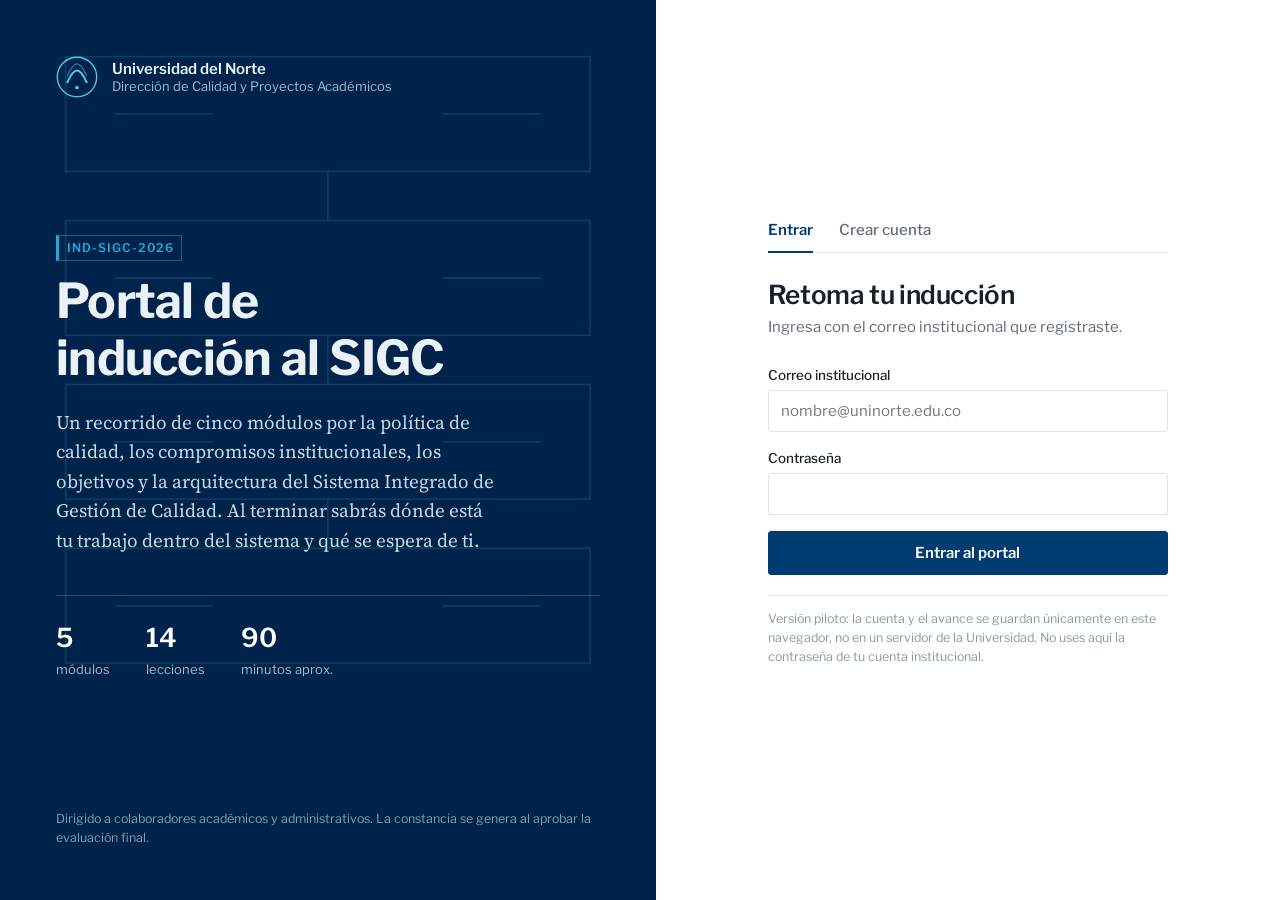
==== index.html @ 68f2362b "Add files via upload" ====
<!DOCTYPE html>
<html lang="es">
<head>
<meta charset="utf-8">
<meta name="viewport" content="width=device-width, initial-scale=1">
<title>Portal de Inducción al SIGC — Universidad del Norte</title>
<meta name="description" content="Portal de aprendizaje para la inducción de colaboradores al Sistema Integrado de Gestión de Calidad de la Universidad del Norte.">
<link rel="preconnect" href="https://fonts.googleapis.com">
<link rel="preconnect" href="https://fonts.gstatic.com" crossorigin>
<link href="https://fonts.googleapis.com/css2?family=Libre+Franklin:wght@400;500;600;700&family=Source+Serif+4:opsz,wght@8..60,400;8..60,600&display=swap" rel="stylesheet">
<style>
:root{
  --azul-900:#00234B;
  --azul-800:#003C71;
  --azul-600:#0B6FB4;
  --cian:#23A9D8;
  --dorado:#F0B323;
  --papel:#F6F7F9;
  --blanco:#FFFFFF;
  --tinta:#16202B;
  --gris:#5B6B7C;
  --gris-claro:#8A99A8;
  --linea:#DCE3EA;
  --exito:#1B7F5A;
  --alerta:#B3421B;
  --sans:"Libre Franklin",system-ui,-apple-system,"Segoe UI",sans-serif;
  --serif:"Source Serif 4",Georgia,serif;
  --rail:280px;
}
*{box-sizing:border-box}
html,body{margin:0;padding:0}
body{
  font-family:var(--sans);
  color:var(--tinta);
  background:var(--papel);
  font-size:16px;
  line-height:1.5;
  -webkit-font-smoothing:antialiased;
}
h1,h2,h3,h4{font-family:var(--sans);font-weight:600;letter-spacing:-0.015em;margin:0;line-height:1.2}
p{margin:0 0 1em}
a{color:var(--azul-600)}
button{font-family:inherit;font-size:inherit;cursor:pointer}
:focus-visible{outline:3px solid var(--cian);outline-offset:2px;border-radius:2px}
.oculto{display:none !important}
.solo-lectores{position:absolute;width:1px;height:1px;overflow:hidden;clip:rect(0 0 0 0);white-space:nowrap}

/* ---------- Placa de código documental: firma visual del portal ---------- */
.placa{
  display:inline-block;
  font-size:12px;
  font-weight:600;
  letter-spacing:0.08em;
  color:var(--azul-600);
  border:1px solid var(--linea);
  border-left:3px solid var(--cian);
  padding:3px 8px;
  background:var(--blanco);
  font-variant-numeric:tabular-nums;
}
.placa.oscura{color:var(--cian);background:transparent;border-color:rgba(255,255,255,.22);border-left-color:var(--cian)}

/* ============================ ACCESO ============================ */
.acceso{min-height:100vh;display:grid;grid-template-columns:minmax(0,1.05fr) minmax(0,1fr)}
.acceso__marca{
  position:relative;overflow:hidden;
  background:var(--azul-900);
  color:#EAF2F8;
  padding:56px 56px 40px;
  display:flex;flex-direction:column;justify-content:space-between;
}
.acceso__marca svg.trama{position:absolute;inset:0;width:100%;height:100%;opacity:.16}
.acceso__marca > *{position:relative}
.marca__sello{display:flex;align-items:center;gap:14px;margin-bottom:48px}
.marca__escudo{width:42px;height:42px;flex:none}
.marca__nombre{font-size:15px;font-weight:600;line-height:1.25}
.marca__nombre span{display:block;font-weight:400;color:#9FBBD1;font-size:13px}
.acceso__titulo{font-size:clamp(32px,4.2vw,48px);font-weight:700;max-width:12ch;margin:0 0 20px}
.acceso__bajada{font-family:var(--serif);font-size:19px;line-height:1.55;color:#C6D9E7;max-width:44ch;margin:0}
.acceso__hechos{display:flex;gap:36px;margin-top:40px;border-top:1px solid rgba(255,255,255,.16);padding-top:22px}
.hecho b{display:block;font-size:26px;font-weight:600;color:var(--blanco);font-variant-numeric:tabular-nums}
.hecho span{font-size:13px;color:#9FBBD1}
.acceso__pie{font-size:12.5px;color:#7E9DB5;margin-top:40px}

.acceso__panel{background:var(--blanco);display:flex;align-items:center;justify-content:center;padding:48px 40px}
.panel{width:100%;max-width:400px}
.panel h2{font-size:26px;margin-bottom:6px}
.panel__intro{color:var(--gris);font-size:15px;margin-bottom:26px}
.pestanas{display:flex;gap:26px;border-bottom:1px solid var(--linea);margin-bottom:26px}
.pestanas button{
  background:none;border:none;padding:0 0 12px;font-size:15px;font-weight:500;
  color:var(--gris);border-bottom:2px solid transparent;margin-bottom:-1px;
}
.pestanas button[aria-selected="true"]{color:var(--azul-800);border-bottom-color:var(--azul-800);font-weight:600}
.campo{margin-bottom:16px}
.campo label{display:block;font-size:13.5px;font-weight:500;margin-bottom:5px;color:var(--tinta)}
.campo input,.campo select{
  width:100%;padding:11px 12px;font-size:15px;font-family:inherit;color:var(--tinta);
  border:1px solid var(--linea);border-radius:3px;background:var(--blanco);
}
.campo input:focus,.campo select:focus{border-color:var(--azul-600);outline:none;box-shadow:0 0 0 3px rgba(11,111,180,.14)}
.campo .pista{font-size:12.5px;color:var(--gris-claro);margin-top:5px}
.fila{display:grid;grid-template-columns:1fr 1fr;gap:14px}
.boton{
  display:inline-flex;align-items:center;justify-content:center;gap:8px;
  background:var(--azul-800);color:var(--blanco);border:1px solid var(--azul-800);
  padding:12px 20px;border-radius:3px;font-weight:600;font-size:15px;width:100%;
  transition:background .15s ease;
}
.boton:hover{background:var(--azul-900)}
.boton--secundario{background:transparent;color:var(--azul-800);border-color:var(--linea);width:auto}
.boton--secundario:hover{background:var(--papel)}
.boton--fino{width:auto;padding:9px 16px;font-size:14px}
.boton[disabled]{opacity:.5;cursor:not-allowed}
.aviso{
  border-left:3px solid var(--alerta);background:#FDF1EC;color:#7A3315;
  padding:10px 12px;font-size:13.5px;margin-bottom:16px;
}
.aviso--ok{border-left-color:var(--exito);background:#EDF7F2;color:#125C41}
.nota-privacidad{font-size:12.5px;color:var(--gris-claro);line-height:1.5;margin-top:20px;border-top:1px solid var(--linea);padding-top:14px}

/* ============================ PORTAL ============================ */
.portal{min-height:100vh;display:flex;flex-direction:column}
.barra{
  background:var(--azul-900);color:var(--blanco);
  display:flex;align-items:center;gap:18px;padding:0 22px;height:60px;flex:none;
}
.barra__marca{display:flex;align-items:center;gap:11px;font-weight:600;font-size:14.5px}
.barra__marca svg{width:26px;height:26px}
.barra__espacio{flex:1}
.barra__usuario{display:flex;align-items:center;gap:10px;font-size:13.5px;color:#C6D9E7}
.avatar{
  width:32px;height:32px;border-radius:50%;background:var(--azul-600);color:var(--blanco);
  display:grid;place-items:center;font-weight:600;font-size:13px;flex:none;
}
.barra button.enlace{background:none;border:none;color:#9FBBD1;font-size:13.5px;padding:6px 8px}
.barra button.enlace:hover{color:var(--blanco);text-decoration:underline}
.menu-movil{display:none;background:none;border:1px solid rgba(255,255,255,.25);color:#fff;border-radius:3px;padding:6px 9px}

.avance-global{height:3px;background:#01305F;flex:none}
.avance-global i{display:block;height:100%;background:var(--cian);width:0;transition:width .4s ease}

.cuerpo{display:flex;flex:1;min-height:0;align-items:stretch}

/* Rail: índice del curso */
.rail{
  width:var(--rail);flex:none;background:var(--blanco);border-right:1px solid var(--linea);
  padding:24px 0 40px;overflow-y:auto;
}
.rail__titulo{padding:0 22px 14px;border-bottom:1px solid var(--linea);margin-bottom:14px}
.rail__titulo h2{font-size:15px}
.rail__titulo p{font-size:12.5px;color:var(--gris);margin:5px 0 0}
.rail__grupo{margin-bottom:6px}
.rail__modulo{
  display:flex;gap:9px;align-items:baseline;padding:9px 22px 4px;
  font-size:12.5px;font-weight:600;color:var(--azul-800);
}
.rail__modulo b{color:var(--cian);font-variant-numeric:tabular-nums;font-weight:700}
.rail ul{list-style:none;margin:0;padding:0}
.rail li button{
  display:flex;gap:10px;align-items:flex-start;width:100%;text-align:left;
  background:none;border:none;padding:8px 22px 8px 26px;font-size:14px;color:var(--tinta);
  border-left:3px solid transparent;line-height:1.35;
}
.rail li button:hover{background:var(--papel)}
.rail li button[aria-current="true"]{background:#F0F6FB;border-left-color:var(--azul-800);font-weight:600;color:var(--azul-900)}
.marca-estado{width:16px;height:16px;flex:none;margin-top:2px;border-radius:50%;border:1.5px solid var(--linea);display:grid;place-items:center}
.marca-estado.hecho{background:var(--exito);border-color:var(--exito)}
.marca-estado.hecho::after{content:"";width:8px;height:4px;border-left:1.7px solid #fff;border-bottom:1.7px solid #fff;transform:rotate(-45deg) translate(1px,-1px)}
.rail__final{margin-top:16px;border-top:1px solid var(--linea);padding-top:12px}

/* Contenido */
.contenido{flex:1;min-width:0;overflow-y:auto;padding:38px 46px 90px}
.lienzo{max-width:720px}
.lienzo--ancho{max-width:960px}
.migas{font-size:13px;color:var(--gris);margin-bottom:14px;display:flex;gap:8px;align-items:center;flex-wrap:wrap}
.leccion__encabezado{border-bottom:1px solid var(--linea);padding-bottom:20px;margin-bottom:26px}
.leccion__encabezado h1{font-size:clamp(26px,3.2vw,34px);margin:12px 0 10px}
.objetivo{font-family:var(--serif);font-size:18px;color:var(--gris);line-height:1.5;margin:0}
.prosa{font-family:var(--serif);font-size:17.5px;line-height:1.68;color:#22303D}
.prosa h3{font-family:var(--sans);font-size:19px;margin:32px 0 10px;color:var(--azul-900)}
.prosa h4{font-family:var(--sans);font-size:15.5px;margin:24px 0 8px;color:var(--azul-800)}
.prosa ul,.prosa ol{margin:0 0 1.1em;padding-left:1.25em}
.prosa li{margin-bottom:.5em}
.prosa strong{font-weight:600;color:var(--azul-900)}
.prosa table{width:100%;border-collapse:collapse;font-family:var(--sans);font-size:14.5px;margin:0 0 1.4em}
.prosa th{text-align:left;background:#EEF3F8;color:var(--azul-900);font-weight:600;padding:9px 11px;border:1px solid var(--linea)}
.prosa td{padding:9px 11px;border:1px solid var(--linea);vertical-align:top}
.prosa figure{margin:26px 0}
.prosa figcaption{font-family:var(--sans);font-size:13px;color:var(--gris);margin-top:9px}
.destacado{
  border-left:3px solid var(--azul-600);background:#F0F6FB;padding:16px 18px;margin:24px 0;
  font-family:var(--sans);font-size:15px;line-height:1.55;
}
.destacado p:last-child{margin-bottom:0}
.destacado h4{margin-top:0}
.pendiente{
  border:1px dashed var(--dorado);background:#FEF8E9;padding:16px 18px;margin:24px 0;
  font-family:var(--sans);font-size:14.5px;line-height:1.55;color:#6B4E06;
}
.pendiente p:last-child{margin-bottom:0}
.pendiente b{color:#8A6200}

/* Comprobación */
.comprobacion{margin-top:44px;border-top:1px solid var(--linea);padding-top:28px}
.comprobacion h3{font-size:19px;margin-bottom:6px}
.comprobacion > p{color:var(--gris);font-size:14.5px}
.pregunta{margin-top:22px}
.pregunta__texto{font-weight:500;margin-bottom:12px;font-size:15.5px}
.opcion{
  display:flex;gap:11px;align-items:flex-start;border:1px solid var(--linea);background:var(--blanco);
  padding:12px 14px;margin-bottom:8px;border-radius:3px;cursor:pointer;font-size:15px;line-height:1.4;
}
.opcion:hover{border-color:var(--azul-600)}
.opcion input{margin:3px 0 0}
.opcion.correcta{border-color:var(--exito);background:#EDF7F2}
.opcion.incorrecta{border-color:var(--alerta);background:#FDF1EC}
.retro{font-size:14.5px;margin-top:10px;padding:11px 13px;border-left:3px solid var(--linea);background:var(--papel)}
.retro.ok{border-left-color:var(--exito)}
.retro.no{border-left-color:var(--alerta)}
.acciones{display:flex;gap:12px;align-items:center;flex-wrap:wrap;margin-top:26px}

/* Inicio */
.tablero__saludo{font-size:clamp(28px,3.4vw,36px);margin-bottom:10px}
.tablero__intro{font-family:var(--serif);font-size:18.5px;color:var(--gris);max-width:60ch;line-height:1.55}
.resumen{display:grid;grid-template-columns:repeat(auto-fit,minmax(180px,1fr));gap:1px;background:var(--linea);border:1px solid var(--linea);margin:32px 0 38px}
.resumen div{background:var(--blanco);padding:18px 20px}
.resumen b{display:block;font-size:30px;font-weight:600;color:var(--azul-900);font-variant-numeric:tabular-nums;line-height:1.1}
.resumen span{font-size:13.5px;color:var(--gris);display:block;margin-top:5px}
.ruta{border-top:1px solid var(--linea)}
.ruta__mod{border-bottom:1px solid var(--linea);padding:20px 0;display:grid;grid-template-columns:52px 1fr auto;gap:18px;align-items:start}
.ruta__num{font-size:13px;font-weight:700;color:var(--cian);padding-top:3px;font-variant-numeric:tabular-nums}
.ruta__mod h3{font-size:18px;margin-bottom:5px}
.ruta__mod p{font-size:14.5px;color:var(--gris);margin:0 0 8px;max-width:62ch}
.ruta__lecciones{font-size:13px;color:var(--gris-claro)}
.barrita{height:4px;background:var(--linea);width:110px;margin-top:9px}
.barrita i{display:block;height:100%;background:var(--azul-600)}

/* Constancia */
.constancia{
  background:var(--blanco);border:1px solid var(--linea);border-top:5px solid var(--azul-800);
  padding:52px 56px;margin-top:26px;text-align:center;
}
.constancia__sello{width:56px;height:56px;margin:0 auto 20px}
.constancia h2{font-size:15px;font-weight:600;color:var(--gris);letter-spacing:.04em;margin-bottom:26px}
.constancia__nombre{font-family:var(--serif);font-size:34px;font-weight:600;color:var(--azul-900);margin:0 0 6px}
.constancia__datos{font-size:14.5px;color:var(--gris);margin-bottom:26px}
.constancia__texto{font-family:var(--serif);font-size:17.5px;line-height:1.6;max-width:56ch;margin:0 auto 30px;color:#22303D}
.constancia__pie{border-top:1px solid var(--linea);padding-top:18px;font-size:13px;color:var(--gris-claro);display:flex;justify-content:space-between;gap:16px;flex-wrap:wrap}

/* Perfil */
.ficha{background:var(--blanco);border:1px solid var(--linea);padding:26px 28px;margin-top:24px}
.ficha dl{display:grid;grid-template-columns:180px 1fr;gap:12px 20px;margin:0;font-size:15px}
.ficha dt{color:var(--gris);font-size:14px}
.ficha dd{margin:0;font-weight:500}

@media (max-width:1080px){
  .acceso{grid-template-columns:1fr}
  .acceso__marca{padding:40px 32px}
  .acceso__marca .acceso__hechos{margin-top:28px}
  .contenido{padding:30px 28px 80px}
}
@media (max-width:860px){
  .menu-movil{display:block}
  .rail{position:fixed;z-index:40;top:63px;bottom:0;left:0;transform:translateX(-100%);transition:transform .22s ease;box-shadow:0 12px 40px rgba(0,35,75,.18)}
  .rail.abierto{transform:none}
  .barra__usuario span.nombre{display:none}
  .fila{grid-template-columns:1fr}
  .constancia{padding:34px 24px}
  .ficha dl{grid-template-columns:1fr;gap:4px 0}
  .ficha dt{margin-top:10px}
}
@media (prefers-reduced-motion:reduce){
  *{transition:none !important;animation:none !important}
}
@media print{
  .barra,.rail,.avance-global,.acciones,.migas,.no-imprimir{display:none !important}
  .contenido{padding:0;overflow:visible}
  body{background:#fff}
  .constancia{border:none;margin:0;padding:0}
}
</style>
</head>
<body>
<svg width="0" height="0" style="position:absolute" aria-hidden="true">
  <symbol id="sello" viewBox="0 0 48 48">
    <circle cx="24" cy="24" r="22.5" fill="none" stroke="currentColor" stroke-width="1.6"/>
    <path d="M13 30c4-9 8-13.5 11-13.5S31 21 35 30" fill="none" stroke="currentColor" stroke-width="2.4" stroke-linecap="round"/>
    <path d="M13 22.5c4-9 8-13.5 11-13.5S31 13.5 35 22.5" fill="none" stroke="currentColor" stroke-width="1.4" opacity=".55" stroke-linecap="round"/>
    <circle cx="24" cy="36" r="2.1" fill="currentColor"/>
  </symbol>
</svg>

<!-- ======================= PANTALLA DE ACCESO ======================= -->
<main class="acceso" id="vista-acceso">
  <section class="acceso__marca">
    <svg class="trama" viewBox="0 0 400 600" preserveAspectRatio="xMidYMid slice" aria-hidden="true">
      <g fill="none" stroke="#4FC3EA" stroke-width="1">
        <rect x="40" y="60" width="320" height="70"/>
        <rect x="40" y="160" width="320" height="70"/>
        <rect x="40" y="260" width="320" height="70"/>
        <rect x="40" y="360" width="320" height="70"/>
        <path d="M200 130v30M200 230v30M200 330v30"/>
        <path d="M70 95h60M270 95h60M70 195h60M270 195h60M70 295h60M270 295h60M70 395h60M270 395h60"/>
      </g>
    </svg>

    <div class="marca__sello">
      <svg class="marca__escudo" style="color:#4FC3EA"><use href="#sello"></use></svg>
      <div class="marca__nombre">Universidad del Norte
        <span>Dirección de Calidad y Proyectos Académicos</span>
      </div>
    </div>

    <div>
      <p class="placa oscura">IND-SIGC-2026</p>
      <h1 class="acceso__titulo">Portal de inducción al SIGC</h1>
      <p class="acceso__bajada">Un recorrido de cinco módulos por la política de calidad, los compromisos institucionales, los objetivos y la arquitectura del Sistema Integrado de Gestión de Calidad. Al terminar sabrás dónde está tu trabajo dentro del sistema y qué se espera de ti.</p>

      <div class="acceso__hechos">
        <div class="hecho"><b>5</b><span>módulos</span></div>
        <div class="hecho"><b>14</b><span>lecciones</span></div>
        <div class="hecho"><b>90</b><span>minutos aprox.</span></div>
      </div>
    </div>

    <p class="acceso__pie">Dirigido a colaboradores académicos y administrativos. La constancia se genera al aprobar la evaluación final.</p>
  </section>

  <section class="acceso__panel">
    <div class="panel">
      <div class="pestanas" role="tablist">
        <button role="tab" id="tab-entrar" aria-selected="true" aria-controls="form-entrar">Entrar</button>
        <button role="tab" id="tab-registro" aria-selected="false" aria-controls="form-registro">Crear cuenta</button>
      </div>

      <div id="mensaje-acceso"></div>

      <!-- Ingreso -->
      <form id="form-entrar" role="tabpanel" aria-labelledby="tab-entrar" novalidate>
        <h2>Retoma tu inducción</h2>
        <p class="panel__intro">Ingresa con el correo institucional que registraste.</p>
        <div class="campo">
          <label for="e-correo">Correo institucional</label>
          <input id="e-correo" type="email" autocomplete="username" placeholder="nombre@uninorte.edu.co" required>
        </div>
        <div class="campo">
          <label for="e-clave">Contraseña</label>
          <input id="e-clave" type="password" autocomplete="current-password" required>
        </div>
        <button class="boton" type="submit">Entrar al portal</button>
      </form>

      <!-- Registro -->
      <form id="form-registro" class="oculto" role="tabpanel" aria-labelledby="tab-registro" novalidate>
        <h2>Crea tu cuenta</h2>
        <p class="panel__intro">Necesitamos estos datos para emitir la constancia a tu nombre y reportar la cobertura por dependencia.</p>
        <div class="campo">
          <label for="r-nombre">Nombre y apellidos</label>
          <input id="r-nombre" type="text" autocomplete="name" required>
        </div>
        <div class="campo">
          <label for="r-correo">Correo institucional</label>
          <input id="r-correo" type="email" autocomplete="username" placeholder="nombre@uninorte.edu.co" required>
          <p class="pista">Debe terminar en uninorte.edu.co</p>
        </div>
        <div class="fila">
          <div class="campo">
            <label for="r-dependencia">Dependencia o división</label>
            <select id="r-dependencia" required>
              <option value="">Selecciona</option>
              <option>División de Ciencias Básicas</option>
              <option>División de Ciencias de la Salud</option>
              <option>División de Ciencias Jurídicas</option>
              <option>División de Humanidades y Ciencias Sociales</option>
              <option>División de Ingenierías</option>
              <option>Escuela de Negocios</option>
              <option>Dirección de Calidad y Proyectos Académicos</option>
              <option>Dirección de Gestión y Desarrollo Humano</option>
              <option>Dirección de Admisiones y Registro</option>
              <option>Dirección Financiera</option>
              <option>Dirección de Bienestar Universitario</option>
              <option>Biblioteca</option>
              <option>Dirección de Tecnología Informática</option>
              <option>Otra dependencia</option>
            </select>
          </div>
          <div class="campo">
            <label for="r-cargo">Cargo</label>
            <input id="r-cargo" type="text" placeholder="Coordinador, docente, analista..." required>
          </div>
        </div>
        <div class="fila">
          <div class="campo">
            <label for="r-clave">Contraseña</label>
            <input id="r-clave" type="password" autocomplete="new-password" required>
            <p class="pista">Mínimo 8 caracteres</p>
          </div>
          <div class="campo">
            <label for="r-clave2">Repite la contraseña</label>
            <input id="r-clave2" type="password" autocomplete="new-password" required>
          </div>
        </div>
        <button class="boton" type="submit">Crear cuenta y empezar</button>
      </form>

      <p class="nota-privacidad" id="nota-privacidad">
        Versión piloto: la cuenta y el avance se guardan únicamente en este navegador, no en un servidor de la Universidad. No uses aquí la contraseña de tu cuenta institucional.
      </p>
    </div>
  </section>
</main>

<!-- ======================= PORTAL ======================= -->
<div class="portal oculto" id="vista-portal">
  <header class="barra">
    <button class="menu-movil" id="btn-menu" aria-label="Abrir el índice del curso" aria-expanded="false">Índice</button>
    <div class="barra__marca">
      <svg style="color:#4FC3EA" viewBox="0 0 48 48"><use href="#sello"></use></svg>
      <span>Portal de inducción al SIGC</span>
    </div>
    <div class="barra__espacio"></div>
    <button class="enlace" id="btn-inicio">Inicio</button>
    <button class="enlace" id="btn-perfil">Mi perfil</button>
    <div class="barra__usuario">
      <div class="avatar" id="avatar" aria-hidden="true"></div>
      <span class="nombre" id="nombre-barra"></span>
    </div>
    <button class="enlace" id="btn-salir">Salir</button>
  </header>
  <div class="avance-global" role="progressbar" aria-label="Avance del curso" aria-valuemin="0" aria-valuemax="100" aria-valuenow="0" id="barra-avance"><i></i></div>

  <div class="cuerpo">
    <nav class="rail" id="rail" aria-label="Índice del curso"></nav>
    <main class="contenido" id="contenido" tabindex="-1"></main>
  </div>
</div>
<script>
/* =====================================================================
   PORTAL DE INDUCCIÓN AL SIGC — Universidad del Norte
   ---------------------------------------------------------------------
   CONTENIDO DEL CURSO
   Todo el material editable vive en la constante CURSO. Para actualizar
   una lección basta con cambiar su texto aquí; no hay que tocar la
   lógica de la aplicación.

   Los bloques marcados con la clase "pendiente" contienen textos de
   referencia que deben reemplazarse por la versión oficial aprobada,
   siguiendo la convención institucional de dejar [Pendiente] antes que
   inventar contenido normativo.
   ===================================================================== */

const CURSO = {
  titulo: "Inducción al Sistema Integrado de Gestión de Calidad",
  codigo: "IND-SIGC-2026",
  version: "1.0",
  modulos: [

  /* ================= MÓDULO 1 ================= */
  {
    id: "m1",
    titulo: "El SIGC en la Universidad del Norte",
    resumen: "Qué es el sistema, por qué existe y sobre qué marco normativo se apoya.",
    lecciones: [
      {
        id: "l01", codigo: "IND-SIGC-L01",
        titulo: "Qué es el SIGC y por qué existe",
        objetivo: "Reconocer el SIGC como el sistema con el que la Universidad planea, ejecuta, verifica y mejora su trabajo, y distinguirlo de la idea de un archivo de documentos.",
        html: `
<p>El <strong>Sistema Integrado de Gestión de Calidad (SIGC)</strong> es el conjunto articulado de políticas, procesos, procedimientos, responsables, recursos y mecanismos de evaluación con los que la Universidad del Norte asegura que lo que promete es lo que efectivamente entrega: formación, investigación, extensión y los servicios que las sostienen.</p>

<p>No es un requisito externo que se atiende cada cierto tiempo. Es la forma en que la institución responde tres preguntas de manera permanente:</p>
<ul>
  <li><strong>Qué hacemos y cómo lo hacemos.</strong> Los procesos y documentos describen la manera acordada de trabajar, para que el resultado no dependa de quién esté en el cargo.</li>
  <li><strong>Cómo sabemos que funciona.</strong> Indicadores, autoevaluación, auditorías y la voz de estudiantes, docentes, egresados y empleadores dan evidencia del desempeño.</li>
  <li><strong>Qué hacemos cuando no funciona.</strong> Las acciones de mejora convierten un hallazgo en un cambio real y verificable.</li>
</ul>

<h3>Para qué le sirve a la institución</h3>
<ul>
  <li>Sostener la <strong>acreditación institucional y la de los programas</strong> con evidencia construida durante el día a día, no en vísperas de una visita.</li>
  <li>Dar <strong>trazabilidad</strong>: quién decidió qué, cuándo y con qué soporte.</li>
  <li>Reducir el <strong>reproceso</strong> y la dependencia del conocimiento no documentado.</li>
  <li>Articular unidades académicas y administrativas alrededor de un mismo lenguaje.</li>
</ul>

<h3>Tres malentendidos frecuentes</h3>
<table>
  <thead><tr><th style="width:44%">Lo que se suele pensar</th><th>Lo que realmente ocurre</th></tr></thead>
  <tbody>
    <tr><td>El SIGC es un repositorio de formatos.</td><td>Los documentos son la memoria del sistema, no el sistema. Sin uso, no hay calidad.</td></tr>
    <tr><td>La calidad es responsabilidad de la DCPA.</td><td>La DCPA administra y acompaña el sistema; la calidad la ejecuta cada dependencia en su proceso.</td></tr>
    <tr><td>Aplica solo a lo académico.</td><td>Es integrado: alcanza también los procesos administrativos y de apoyo que hacen posible lo académico.</td></tr>
  </tbody>
</table>

<div class="destacado">
  <h4>La idea que conviene llevarse</h4>
  <p>El SIGC existe para que la calidad sea una consecuencia de cómo trabajamos todos los días, y no un esfuerzo excepcional cada vez que se acerca una evaluación externa.</p>
</div>`,
        preguntas: [
          { q: "¿Cuál de estas afirmaciones describe mejor el SIGC?",
            ops: ["El repositorio institucional donde se archivan los formatos de calidad.",
                  "El sistema articulado de políticas, procesos, responsables y mecanismos de evaluación con que la Universidad planea, ejecuta, verifica y mejora su trabajo.",
                  "El conjunto de auditorías que se realizan antes de una visita de acreditación.",
                  "El área encargada de responder los requerimientos del Ministerio de Educación."],
            r: 1,
            exp: "El SIGC es el sistema completo de gestión. Los documentos, las auditorías y el trabajo de la DCPA son componentes suyos, no su definición." },
          { q: "Un coordinador afirma: la calidad es tarea de la Dirección de Calidad. ¿Cómo se corrige esa idea?",
            ops: ["Es correcta: la DCPA responde por el desempeño de todos los procesos.",
                  "Es correcta solo para los procesos académicos.",
                  "La DCPA administra y acompaña el sistema, pero cada dependencia responde por la calidad de su propio proceso.",
                  "Depende de si la dependencia está incluida en el alcance de la acreditación."],
            r: 2,
            exp: "La responsabilidad es distribuida: el sistema se administra centralmente y se ejecuta en cada unidad." }
        ]
      },

      {
        id: "l02", codigo: "IND-SIGC-L02",
        titulo: "El marco normativo que lo sustenta",
        objetivo: "Ubicar las principales normas y referentes que dan origen a las exigencias del sistema, y entender por qué la Universidad va más allá del mínimo legal.",
        html: `
<p>El SIGC no nace de una preferencia administrativa: responde a un marco normativo nacional y a referentes internacionales que la Universidad adopta de forma voluntaria.</p>

<h3>Marco nacional</h3>
<table>
  <thead><tr><th style="width:34%">Referente</th><th>Qué aporta al sistema</th></tr></thead>
  <tbody>
    <tr><td>Constitución Política, artículo 69</td><td>Reconoce la autonomía universitaria: la Universidad se autorregula, y por eso necesita su propio sistema de aseguramiento.</td></tr>
    <tr><td>Ley 30 de 1992</td><td>Organiza el servicio público de la educación superior y crea el sistema de acreditación.</td></tr>
    <tr><td>Ley 1188 de 2008</td><td>Establece el registro calificado como condición para ofrecer programas.</td></tr>
    <tr><td>Decreto 1330 de 2019</td><td>Define las condiciones de calidad institucionales y de programa, y exige un sistema interno de aseguramiento de la calidad.</td></tr>
    <tr><td>Acuerdo 02 de 2020 del CESU</td><td>Actualiza el modelo de acreditación en alta calidad por factores y características.</td></tr>
  </tbody>
</table>

<h3>Referentes de gestión</h3>
<p>Para los procesos administrativos y de apoyo, la Universidad toma como referencia el enfoque de la norma <strong>ISO 9001</strong>: gestión por procesos, pensamiento basado en riesgos, enfoque al usuario y mejora continua. Adoptar el enfoque no equivale necesariamente a certificarse; significa usar una gramática común y probada para ordenar el trabajo.</p>

<div class="destacado">
  <h4>Cumplir no es lo mismo que asegurar</h4>
  <p>La norma marca el piso: lo que hay que demostrar ante el Ministerio o el CNA. El SIGC apunta a algo más exigente: que el resultado sea consistente incluso cuando nadie está evaluando.</p>
</div>

<div class="pendiente">
  <p><b>Pendiente de verificación.</b> Antes de publicar esta lección, la DCPA debe confirmar la vigencia de las normas citadas y agregar los acuerdos internos del Consejo Directivo y del Consejo Académico que soportan el SIGC en Uninorte, con su número y fecha. Las referencias internas se dejan como <b>[Pendiente]</b> hasta su verificación.</p>
</div>`,
        preguntas: [
          { q: "¿Qué norma introduce la exigencia de contar con un sistema interno de aseguramiento de la calidad?",
            ops: ["La Ley 30 de 1992.", "El Decreto 1330 de 2019.", "El Acuerdo 02 de 2020 del CESU.", "La Ley 1188 de 2008."],
            r: 1,
            exp: "El Decreto 1330 de 2019 define las condiciones de calidad y sitúa el sistema interno de aseguramiento como una de ellas." },
          { q: "¿Por qué la Universidad adopta el enfoque de ISO 9001 en sus procesos administrativos?",
            ops: ["Porque el Ministerio de Educación lo exige para el registro calificado.",
                  "Porque reemplaza al modelo de acreditación del CNA.",
                  "Porque aporta un marco probado de gestión por procesos, riesgos y mejora continua que ordena el trabajo de apoyo.",
                  "Porque es requisito para la contratación de personal administrativo."],
            r: 2,
            exp: "Es una adopción voluntaria de un enfoque de gestión; no sustituye ni es exigida por el marco de acreditación." }
        ]
      },

      {
        id: "l03", codigo: "IND-SIGC-L03",
        titulo: "Alcance del sistema: SIGC y SIACA",
        objetivo: "Distinguir el alcance general del SIGC del componente académico (SIACA) y reconocer en cuál de los dos se inscribe el trabajo propio.",
        html: `
<p>El sistema tiene un alcance institucional, pero opera con dos énfasis complementarios que conviene no confundir.</p>

<h3>SIGC: el sistema integrado</h3>
<p>Cubre la totalidad de los procesos de la Universidad —estratégicos, misionales, de apoyo y de evaluación—, incluidas las dependencias administrativas cuyo trabajo no es visible para el estudiante pero condiciona su experiencia: admisiones, financiera, tecnología, planta física, gestión humana, biblioteca.</p>

<h3>SIACA: el componente académico</h3>
<p>El <strong>Sistema Interno de Aseguramiento de la Calidad Académica</strong> concentra lo relacionado con programas y funciones sustantivas: creación y modificación de programas, autoevaluación, planes de mejoramiento, renovación de registro calificado y acreditación, seguimiento curricular y evaluación de resultados de aprendizaje.</p>

<div class="destacado">
  <h4>Cómo se relacionan</h4>
  <p>El SIACA es el componente académico dentro del SIGC, no un sistema paralelo. Comparten política, mapa de procesos, control documental y mecanismos de mejora; se diferencian en el objeto que gestionan.</p>
</div>

<h4>Dónde está tu trabajo</h4>
<ul>
  <li>Si coordinas un programa, participas en autoevaluación o preparas un documento maestro, tu trabajo está en el <strong>SIACA</strong>.</li>
  <li>Si gestionas contratación, compras, matrícula, soporte o infraestructura, tu proceso está en el <strong>SIGC</strong> y alimenta al SIACA con evidencia.</li>
  <li>En ambos casos aplican las mismas reglas de documentación, indicadores y acciones de mejora.</li>
</ul>

<div class="pendiente">
  <p><b>Pendiente de ajuste.</b> La descripción del alcance debe alinearse con la definición formal vigente del SIACA en Uninorte y con el acto administrativo que lo adopta: <b>[Pendiente]</b>.</p>
</div>`,
        preguntas: [
          { q: "¿Cuál es la relación correcta entre el SIGC y el SIACA?",
            ops: ["Son dos sistemas independientes con políticas y documentos propios.",
                  "El SIACA es el componente académico dentro del SIGC y comparte con él política, procesos y control documental.",
                  "El SIGC aplica a programas y el SIACA a las dependencias administrativas.",
                  "El SIACA reemplazó al SIGC a partir del Decreto 1330 de 2019."],
            r: 1,
            exp: "Es una relación de contenido: mismo sistema, énfasis académico." },
          { q: "Una analista de la Dirección Financiera pregunta si el sistema le aplica. ¿Qué corresponde responderle?",
            ops: ["No, el sistema cubre solo programas académicos.",
                  "Solo durante los procesos de acreditación institucional.",
                  "Sí: su proceso es de apoyo dentro del SIGC y aplica las mismas reglas de documentación, indicadores y mejora.",
                  "Solo si su dependencia decide certificarse en ISO 9001."],
            r: 2,
            exp: "El alcance es institucional; los procesos de apoyo están plenamente incluidos." }
        ]
      }
    ]
  },

  /* ================= MÓDULO 2 ================= */
  {
    id: "m2",
    titulo: "Política de calidad y compromisos",
    resumen: "La declaración que orienta el sistema, los compromisos que se derivan de ella y su traducción al puesto de trabajo.",
    lecciones: [
      {
        id: "l04", codigo: "IND-SIGC-L04",
        titulo: "La política de calidad",
        objetivo: "Leer la política de calidad identificando sus cuatro partes y explicar qué obliga a hacer, no solo qué declara.",
        html: `
<p>La <strong>política de calidad</strong> es la declaración aprobada por la alta dirección que fija el compromiso de la Universidad con la calidad y da el marco para definir los objetivos. Es el documento del que cuelga todo lo demás: si una decisión del sistema no puede rastrearse hasta la política, algo está desalineado.</p>

<h3>Cómo se lee una política de calidad</h3>
<p>Toda política bien formulada contiene cuatro elementos. Identificarlos ayuda a usarla como herramienta y no como cartel:</p>
<ol>
  <li><strong>Propósito y alcance:</strong> qué hace la institución y sobre qué procesos se compromete.</li>
  <li><strong>Compromisos:</strong> las obligaciones que asume, incluida la de cumplir requisitos legales y los de sus grupos de interés.</li>
  <li><strong>Marco para los objetivos:</strong> la conexión explícita con los objetivos de calidad medibles.</li>
  <li><strong>Mejora continua:</strong> la declaración de que el desempeño se revisa y se eleva de forma sistemática.</li>
</ol>

<div class="pendiente">
  <p><b>Texto de referencia — reemplazar por la versión oficial.</b> El párrafo siguiente ilustra la estructura esperada. La DCPA debe sustituirlo por la política de calidad aprobada, con su código, versión y fecha de aprobación: <b>[Pendiente]</b>.</p>
  <p>La Universidad del Norte se compromete a formar personas íntegras y competentes, generar conocimiento pertinente e interactuar con su entorno, mediante procesos académicos y administrativos que cumplen los requisitos legales y las expectativas de sus grupos de interés, cuentan con talento humano competente y recursos suficientes, y se evalúan y mejoran de forma continua a partir de evidencia.</p>
</div>

<h3>Qué obliga a hacer</h3>
<ul>
  <li><strong>Comunicarla y entenderla.</strong> No basta con publicarla: cada colaborador debe poder explicar qué significa en su trabajo.</li>
  <li><strong>Desplegarla en objetivos medibles.</strong> Una política sin indicadores asociados es una intención.</li>
  <li><strong>Revisarla.</strong> Se somete a revisión periódica por la alta dirección para confirmar que sigue siendo pertinente.</li>
</ul>

<div class="destacado">
  <p>Una prueba sencilla: si al leer la política no puedes nombrar al menos una cosa que harás distinto mañana, la política todavía no está desplegada en tu proceso.</p>
</div>`,
        preguntas: [
          { q: "¿Cuál de estos elementos NO forma parte de una política de calidad bien formulada?",
            ops: ["El compromiso de cumplir requisitos legales y de los grupos de interés.",
                  "El marco de referencia para establecer los objetivos de calidad.",
                  "El listado detallado de indicadores con sus metas y fórmulas de cálculo.",
                  "El compromiso con la mejora continua del sistema."],
            r: 2,
            exp: "Los indicadores y sus metas viven en los objetivos y sus fichas técnicas. La política da el marco, no el detalle de medición." },
          { q: "¿Qué implica que la política deba ser comunicada?",
            ops: ["Que se publique en la intranet y en carteleras.",
                  "Que cada colaborador pueda explicar qué significa en su propio trabajo.",
                  "Que se lea en la inducción de personal nuevo.",
                  "Que se envíe por correo cada vez que cambia de versión."],
            r: 1,
            exp: "La comunicación se verifica por comprensión y aplicación, no por difusión." }
        ]
      },

      {
        id: "l05", codigo: "IND-SIGC-L05",
        titulo: "Los compromisos institucionales",
        objetivo: "Identificar los compromisos que se desprenden de la política y reconocer la evidencia con la que cada uno se demuestra.",
        html: `
<p>Los compromisos son la parte operativa de la política: lo que la Universidad se obliga a sostener. Cada uno debe poder demostrarse con evidencia verificable.</p>

<table>
  <thead><tr><th style="width:30%">Compromiso</th><th>Qué significa en la práctica</th><th style="width:26%">Evidencia típica</th></tr></thead>
  <tbody>
    <tr><td>Excelencia académica</td><td>Programas pertinentes, currículos actualizados y resultados de aprendizaje evaluados.</td><td>Actas de comité curricular, informes de autoevaluación.</td></tr>
    <tr><td>Cumplimiento normativo</td><td>Operar dentro del marco legal y de los reglamentos internos vigentes.</td><td>Matriz de requisitos legales, registros calificados vigentes.</td></tr>
    <tr><td>Enfoque en los grupos de interés</td><td>Escuchar y responder a estudiantes, docentes, egresados, empleadores y aliados.</td><td>Encuestas de satisfacción, PQRS, informes de egresados.</td></tr>
    <tr><td>Competencia del talento humano</td><td>Seleccionar, formar y evaluar al personal según el perfil del cargo.</td><td>Planes de formación, evaluaciones de desempeño.</td></tr>
    <tr><td>Gestión del riesgo</td><td>Identificar lo que puede impedir el resultado y actuar antes de que ocurra.</td><td>Matrices de riesgo con controles y seguimiento.</td></tr>
    <tr><td>Mejora continua</td><td>Convertir hallazgos en acciones con responsable, fecha y verificación.</td><td>Planes de mejoramiento y acciones cerradas con evidencia.</td></tr>
  </tbody>
</table>

<h3>El criterio que los une</h3>
<p>Un compromiso sin evidencia es una declaración. Por eso, cada vez que el sistema afirma que algo se cumple, debe existir un registro que lo sostenga: un acta, un indicador medido, una acción cerrada, un documento aprobado y vigente.</p>

<div class="pendiente">
  <p><b>Pendiente de armonización.</b> Ajustar la tabla a los compromisos exactos declarados en la política vigente y al Plan de Desarrollo Institucional: <b>[Pendiente]</b>.</p>
</div>`,
        preguntas: [
          { q: "¿Qué distingue un compromiso institucional de una declaración de intenciones?",
            ops: ["Que aparece redactado en la política de calidad.",
                  "Que puede demostrarse con evidencia verificable y trazable.",
                  "Que fue aprobado por el Consejo Directivo.",
                  "Que se comunica en las jornadas de inducción."],
            r: 1,
            exp: "La evidencia es lo que convierte un compromiso en verificable." },
          { q: "Para demostrar el compromiso con la gestión del riesgo, la evidencia más pertinente sería:",
            ops: ["El informe de satisfacción de estudiantes.",
                  "El plan de formación del personal.",
                  "La matriz de riesgos con sus controles y el seguimiento a su efectividad.",
                  "El acta del comité curricular."],
            r: 2,
            exp: "Cada compromiso tiene su evidencia natural; la del riesgo es la matriz con controles y seguimiento." }
        ]
      },

      {
        id: "l06", codigo: "IND-SIGC-L06",
        titulo: "La política en tu puesto de trabajo",
        objetivo: "Traducir la política y los compromisos a tres conductas concretas del propio cargo.",
        html: `
<p>La pregunta útil no es si conoces la política, sino qué haces distinto por ella. Estos ejemplos muestran la traducción para perfiles frecuentes en la Universidad.</p>

<h4>Si eres docente o coordinas un curso</h4>
<ul>
  <li>Mantienes el programa del curso alineado con el plan de estudios vigente y con los resultados de aprendizaje declarados.</li>
  <li>Conservas la evidencia de evaluación que sustenta las decisiones curriculares.</li>
  <li>Reportas al comité curricular lo que la experiencia del aula muestra que debe ajustarse.</li>
</ul>

<h4>Si trabajas en una dependencia administrativa</h4>
<ul>
  <li>Ejecutas tu proceso conforme al procedimiento vigente y usas los formatos aprobados, no versiones locales.</li>
  <li>Registras la evidencia en el momento, no al cierre del semestre.</li>
  <li>Cuando el procedimiento no refleja la realidad, solicitas su actualización en vez de trabajar por fuera de él.</li>
</ul>

<h4>Si lideras un equipo o un proceso</h4>
<ul>
  <li>Conoces los indicadores de tu proceso y su comportamiento reciente.</li>
  <li>Aseguras que las acciones de mejora a tu cargo tengan responsable, fecha y evidencia de cierre.</li>
  <li>Incorporas la inducción al SIGC en el ingreso de cada persona nueva a tu equipo.</li>
</ul>

<div class="destacado">
  <h4>Tres conductas mínimas, aplicables a cualquier cargo</h4>
  <ol style="margin-bottom:0">
    <li>Usar siempre la versión vigente del documento, consultada en el repositorio oficial.</li>
    <li>Dejar evidencia de lo que se hace, en el formato y el momento previstos.</li>
    <li>Reportar lo que no funciona por el canal del sistema, en lugar de resolverlo de manera informal y no trazable.</li>
  </ol>
</div>`,
        preguntas: [
          { q: "Un colaborador detecta que el procedimiento vigente ya no corresponde a cómo se ejecuta realmente el proceso. ¿Qué conducta es coherente con la política?",
            ops: ["Seguir trabajando como en la práctica y esperar la próxima auditoría.",
                  "Redactar una versión propia del formato para su dependencia.",
                  "Solicitar la actualización del procedimiento por el canal establecido.",
                  "Documentar el cambio en un correo interno y continuar."],
            r: 2,
            exp: "El sistema prevé la actualización documental; trabajar por fuera del documento vigente rompe la trazabilidad." },
          { q: "¿Cuál de estas prácticas contradice el compromiso de dejar evidencia?",
            ops: ["Registrar la información en el formato aprobado al momento de ejecutar la actividad.",
                  "Reconstruir los registros al final del semestre a partir de la memoria del equipo.",
                  "Archivar las actas firmadas en el repositorio del proceso.",
                  "Usar la versión vigente del formato descargada del repositorio oficial."],
            r: 1,
            exp: "La evidencia reconstruida a posteriori pierde valor probatorio y suele generar hallazgos en auditoría." }
        ]
      }
    ]
  },
  /* ================= MÓDULO 3 ================= */
  {
    id: "m3",
    titulo: "Objetivos de calidad y su medición",
    resumen: "Cómo la política se convierte en objetivos medibles y cómo se hace seguimiento a su cumplimiento.",
    lecciones: [
      {
        id: "l07", codigo: "IND-SIGC-L07",
        titulo: "De la política a los objetivos de calidad",
        objetivo: "Reconocer qué hace que un objetivo de calidad sea válido y cómo se articula con el Plan de Desarrollo Institucional.",
        html: `
<p>Los <strong>objetivos de calidad</strong> son el puente entre la declaración de la política y el trabajo cotidiano. Traducen un compromiso general en un resultado que se puede medir, con un plazo y un responsable.</p>

<h3>Qué hace válido a un objetivo</h3>
<ul>
  <li><strong>Es coherente con la política.</strong> Cada objetivo debe poder rastrearse hasta uno de los compromisos declarados.</li>
  <li><strong>Es medible.</strong> Existe al menos un indicador con fórmula y fuente de datos definida.</li>
  <li><strong>Tiene meta y plazo.</strong> Un objetivo sin meta no permite saber si se cumplió.</li>
  <li><strong>Tiene responsable.</strong> Un proceso o un cargo, no un colectivo difuso.</li>
  <li><strong>Se despliega.</strong> Cada división o dependencia sabe qué le corresponde aportar.</li>
</ul>

<h3>Articulación con el Plan de Desarrollo Institucional</h3>
<p>Los objetivos de calidad no compiten con el PDI: lo sirven. El PDI fija hacia dónde va la Universidad en el horizonte de planeación; los objetivos de calidad aseguran que los procesos que sostienen ese rumbo se desempeñen como deben. En la práctica, muchos indicadores son compartidos y se reportan una sola vez.</p>

<table>
  <thead><tr><th style="width:32%">Compromiso de la política</th><th style="width:38%">Objetivo de calidad</th><th>Indicador asociado</th></tr></thead>
  <tbody>
    <tr><td>Excelencia académica</td><td>Mantener vigente la acreditación de los programas acreditables.</td><td>Programas acreditados sobre programas acreditables.</td></tr>
    <tr><td>Enfoque en los grupos de interés</td><td>Elevar la satisfacción de los estudiantes con los servicios de apoyo.</td><td>Índice de satisfacción por servicio.</td></tr>
    <tr><td>Mejora continua</td><td>Cerrar oportunamente las acciones derivadas de autoevaluación y auditoría.</td><td>Acciones cerradas en la fecha comprometida.</td></tr>
  </tbody>
</table>

<div class="pendiente">
  <p><b>Ejemplos ilustrativos.</b> Reemplazar por los objetivos de calidad vigentes aprobados y su correspondencia con el PDI: <b>[Pendiente]</b>.</p>
</div>`,
        preguntas: [
          { q: "Se propone como objetivo de calidad: fortalecer la cultura de calidad en la comunidad universitaria. ¿Cuál es su principal debilidad?",
            ops: ["No está alineado con la política de calidad.",
                  "No es medible ni tiene meta, por lo que no permite verificar cumplimiento.",
                  "Corresponde al PDI y no al SIGC.",
                  "No menciona la norma que lo sustenta."],
            r: 1,
            exp: "Es una intención bien orientada pero sin indicador, meta ni plazo; no permite evaluar cumplimiento." },
          { q: "¿Cuál es la relación entre los objetivos de calidad y el Plan de Desarrollo Institucional?",
            ops: ["Son sistemas de medición independientes que se reportan por separado.",
                  "El PDI reemplaza a los objetivos de calidad durante su vigencia.",
                  "Los objetivos de calidad aseguran el desempeño de los procesos que sostienen las metas del PDI, y suelen compartir indicadores.",
                  "Los objetivos de calidad aplican solo a procesos administrativos y el PDI solo a los académicos."],
            r: 2,
            exp: "Son complementarios y en buena parte comparten indicadores para evitar doble reporte." }
        ]
      },

      {
        id: "l08", codigo: "IND-SIGC-L08",
        titulo: "Indicadores, metas y revisión por la dirección",
        objetivo: "Leer la ficha técnica de un indicador y entender el ciclo de reporte y revisión del desempeño.",
        html: `
<p>Un indicador sin ficha técnica se presta a interpretaciones distintas cada vez que se calcula. Por eso todo indicador del sistema se define antes de medirse.</p>

<h3>La ficha técnica de un indicador</h3>
<table>
  <thead><tr><th style="width:30%">Campo</th><th>Para qué sirve</th></tr></thead>
  <tbody>
    <tr><td>Nombre</td><td>Identifica qué se mide, en términos del resultado y no de la actividad.</td></tr>
    <tr><td>Fórmula</td><td>Define numerador y denominador sin ambigüedad.</td></tr>
    <tr><td>Unidad y frecuencia</td><td>Establece cada cuánto se calcula: mensual, semestral, anual.</td></tr>
    <tr><td>Fuente de datos</td><td>Señala el sistema o registro del que se extrae la cifra.</td></tr>
    <tr><td>Meta</td><td>El valor esperado en el periodo.</td></tr>
    <tr><td>Responsable</td><td>Quién lo calcula y quién responde por el resultado.</td></tr>
    <tr><td>Interpretación</td><td>Qué significa que suba o baje, para evitar lecturas erróneas.</td></tr>
  </tbody>
</table>

<h3>Del dato a la decisión</h3>
<p>Medir no es el objetivo. El ciclo se completa cuando el resultado provoca una decisión:</p>
<ol>
  <li>Se calcula el indicador con la frecuencia definida.</li>
  <li>Se compara con la meta y con el comportamiento histórico.</li>
  <li>Si hay desviación, se analiza la causa; no se corrige el número, se corrige el proceso.</li>
  <li>Se formula una acción de mejora cuando la causa es atribuible y evitable.</li>
  <li>Los resultados se presentan en la <strong>revisión por la dirección</strong>, donde se deciden ajustes de recursos, metas o alcance.</li>
</ol>

<div class="destacado">
  <h4>Señal de alerta</h4>
  <p>Cuando un indicador lleva varios periodos cumpliendo la meta con holgura, lo que suele estar desactualizado es la meta, no el desempeño. Revisar metas también es mejora continua.</p>
</div>`,
        preguntas: [
          { q: "Dos dependencias reportan cifras distintas para el mismo indicador. ¿Cuál es la causa más probable?",
            ops: ["Una de las dos cometió un error de digitación.",
                  "La ficha técnica no define con precisión la fórmula y la fuente de datos.",
                  "El indicador se está midiendo con demasiada frecuencia.",
                  "La meta establecida es inalcanzable."],
            r: 1,
            exp: "La ficha técnica existe justamente para que el cálculo no dependa de quién lo haga." },
          { q: "Un indicador supera ampliamente su meta durante cinco periodos consecutivos. La lectura más adecuada es:",
            ops: ["El proceso es excelente y no requiere atención.",
                  "Debe eliminarse el indicador porque ya no aporta información.",
                  "Conviene revisar si la meta sigue siendo exigente y pertinente.",
                  "Debe reportarse como no conformidad por exceso de cumplimiento."],
            r: 2,
            exp: "Una meta que nunca se pone a prueba deja de informar sobre el desempeño." }
        ]
      }
    ]
  },

  /* ================= MÓDULO 4 ================= */
  {
    id: "m4",
    titulo: "Arquitectura institucional del SIGC",
    resumen: "El mapa de procesos, la jerarquía documental con su codificación y los roles que gobiernan el sistema.",
    lecciones: [
      {
        id: "l09", codigo: "IND-SIGC-L09",
        titulo: "El mapa de procesos",
        objetivo: "Ubicar el propio proceso en una de las cuatro tipologías del mapa y explicar cómo se relaciona con los demás.",
        html: `
<p>El <strong>mapa de procesos</strong> es la representación de cómo la Universidad convierte las necesidades de sus grupos de interés en resultados. Organiza el trabajo en cuatro tipologías y muestra que ningún proceso opera aislado.</p>

<figure>
<svg viewBox="0 0 720 400" role="img" aria-label="Mapa de procesos con cuatro tipologías: estratégicos, misionales, de apoyo y de evaluación y mejora" style="width:100%;height:auto;border:1px solid #DCE3EA;background:#fff">
  <text x="14" y="30" font-family="Libre Franklin,sans-serif" font-size="12" fill="#5B6B7C">Necesidades y</text>
  <text x="14" y="46" font-family="Libre Franklin,sans-serif" font-size="12" fill="#5B6B7C">expectativas</text>
  <path d="M14 60 L14 340" stroke="#DCE3EA" stroke-width="2"/>
  <text x="640" y="30" font-family="Libre Franklin,sans-serif" font-size="12" fill="#5B6B7C">Grupos de</text>
  <text x="640" y="46" font-family="Libre Franklin,sans-serif" font-size="12" fill="#5B6B7C">interés satisfechos</text>
  <path d="M706 60 L706 340" stroke="#DCE3EA" stroke-width="2"/>

  <rect x="40" y="60" width="650" height="70" fill="#00234B"/>
  <text x="60" y="88" font-family="Libre Franklin,sans-serif" font-size="14" font-weight="600" fill="#fff">Procesos estratégicos</text>
  <text x="60" y="110" font-family="Libre Franklin,sans-serif" font-size="12.5" fill="#9FBBD1">Direccionamiento institucional · Planeación · Gestión de la calidad · Comunicaciones</text>

  <rect x="40" y="145" width="650" height="90" fill="#0B6FB4"/>
  <text x="60" y="173" font-family="Libre Franklin,sans-serif" font-size="14" font-weight="600" fill="#fff">Procesos misionales</text>
  <text x="60" y="195" font-family="Libre Franklin,sans-serif" font-size="12.5" fill="#D6ECF8">Docencia y gestión curricular · Investigación · Extensión y proyección social</text>
  <text x="60" y="215" font-family="Libre Franklin,sans-serif" font-size="12.5" fill="#D6ECF8">Gestión del estudiante, del ingreso al egreso</text>

  <rect x="40" y="250" width="650" height="70" fill="#E7EEF5" stroke="#C8D6E2"/>
  <text x="60" y="278" font-family="Libre Franklin,sans-serif" font-size="14" font-weight="600" fill="#00234B">Procesos de apoyo</text>
  <text x="60" y="300" font-family="Libre Franklin,sans-serif" font-size="12.5" fill="#41586C">Gestión humana · Financiera · Tecnología · Bibliotecas · Infraestructura · Compras · Jurídica</text>

  <rect x="40" y="335" width="650" height="48" fill="#fff" stroke="#F0B323" stroke-width="2"/>
  <text x="60" y="358" font-family="Libre Franklin,sans-serif" font-size="14" font-weight="600" fill="#8A6200">Procesos de evaluación y mejora</text>
  <text x="60" y="375" font-family="Libre Franklin,sans-serif" font-size="12.5" fill="#8A6200">Autoevaluación · Auditorías internas · Gestión de acciones de mejora</text>
</svg>
<figcaption>Estructura de referencia del mapa de procesos. La denominación exacta de cada proceso debe tomarse del mapa oficial vigente.</figcaption>
</figure>

<h3>Qué hace cada tipología</h3>
<ul>
  <li><strong>Estratégicos:</strong> definen el rumbo y las reglas. Deciden qué se hace y con qué prioridades.</li>
  <li><strong>Misionales:</strong> entregan el valor por el que existe la Universidad. Son los que el estudiante o el aliado percibe directamente.</li>
  <li><strong>De apoyo:</strong> proveen recursos, información y condiciones. Su falla se convierte siempre en una falla misional.</li>
  <li><strong>De evaluación y mejora:</strong> miran al sistema desde afuera y devuelven hallazgos. Cierran el ciclo.</li>
</ul>

<div class="destacado">
  <p>La tipología no indica jerarquía ni importancia. Un proceso de apoyo mal ejecutado degrada el resultado misional con la misma severidad que un error en el aula.</p>
</div>

<div class="pendiente">
  <p><b>Pendiente.</b> Sustituir el diagrama por el mapa de procesos oficial vigente de Uninorte, con los nombres y códigos exactos de cada proceso: <b>[Pendiente]</b>.</p>
</div>`,
        preguntas: [
          { q: "La gestión de la infraestructura tecnológica corresponde a un proceso:",
            ops: ["Estratégico, porque define el rumbo institucional.",
                  "Misional, porque los estudiantes usan las plataformas.",
                  "De apoyo, porque provee condiciones y recursos a los demás procesos.",
                  "De evaluación y mejora, porque monitorea el desempeño de los sistemas."],
            r: 2,
            exp: "Provee condiciones para que otros procesos operen: es de apoyo, aunque su falla afecte directamente lo misional." },
          { q: "¿Cuál es la función de los procesos de evaluación y mejora dentro del mapa?",
            ops: ["Ejecutar las funciones sustantivas de la Universidad.",
                  "Aprobar los documentos del sistema.",
                  "Producir hallazgos sobre el desempeño del sistema y alimentar las acciones de mejora.",
                  "Asignar los recursos financieros a los demás procesos."],
            r: 2,
            exp: "Su papel es cerrar el ciclo: observar el sistema y devolverle información para que se corrija." }
        ]
      },

      {
        id: "l10", codigo: "IND-SIGC-L10",
        titulo: "Jerarquía documental y codificación",
        objetivo: "Interpretar un código documental del SIGC y saber qué tipo de documento consultar según la necesidad.",
        html: `
<p>Los documentos del sistema se organizan en niveles. Cada nivel responde una pregunta distinta, y confundirlos es la causa más común de documentos que nadie usa.</p>

<figure>
<svg viewBox="0 0 640 330" role="img" aria-label="Pirámide documental del SIGC: política, manual y caracterizaciones, procedimientos, instructivos, formatos y registros" style="width:100%;height:auto;border:1px solid #DCE3EA;background:#fff">
  <polygon points="320,20 400,80 240,80" fill="#00234B"/>
  <text x="320" y="62" text-anchor="middle" font-family="Libre Franklin,sans-serif" font-size="12" font-weight="600" fill="#fff">Política</text>

  <polygon points="238,85 402,85 442,145 198,145" fill="#00417A"/>
  <text x="320" y="112" text-anchor="middle" font-family="Libre Franklin,sans-serif" font-size="12.5" font-weight="600" fill="#fff">Manual y caracterizaciones</text>
  <text x="320" y="131" text-anchor="middle" font-family="Libre Franklin,sans-serif" font-size="11.5" fill="#9FBBD1">Qué es el sistema y qué hace cada proceso</text>

  <polygon points="196,150 444,150 484,210 156,210" fill="#0B6FB4"/>
  <text x="320" y="177" text-anchor="middle" font-family="Libre Franklin,sans-serif" font-size="12.5" font-weight="600" fill="#fff">Procedimientos</text>
  <text x="320" y="196" text-anchor="middle" font-family="Libre Franklin,sans-serif" font-size="11.5" fill="#D6ECF8">Quién hace qué, en qué orden y con qué evidencia</text>

  <polygon points="154,215 486,215 516,265 124,265" fill="#69B3DE"/>
  <text x="320" y="240" text-anchor="middle" font-family="Libre Franklin,sans-serif" font-size="12.5" font-weight="600" fill="#08375F">Instructivos y guías</text>
  <text x="320" y="257" text-anchor="middle" font-family="Libre Franklin,sans-serif" font-size="11.5" fill="#08375F">Cómo se ejecuta una actividad en detalle</text>

  <rect x="122" y="270" width="396" height="46" fill="#E7EEF5" stroke="#C8D6E2"/>
  <text x="320" y="291" text-anchor="middle" font-family="Libre Franklin,sans-serif" font-size="12.5" font-weight="600" fill="#00234B">Formatos y registros</text>
  <text x="320" y="308" text-anchor="middle" font-family="Libre Franklin,sans-serif" font-size="11.5" fill="#41586C">La evidencia de que la actividad ocurrió</text>
</svg>
<figcaption>A mayor altura, mayor estabilidad: la política cambia rara vez; los registros se generan todos los días.</figcaption>
</figure>

<h3>Cómo se lee un código</h3>
<p>Los documentos se identifican con una estructura de tres partes, por ejemplo <strong>FOES-PR-007</strong>:</p>
<table>
  <thead><tr><th style="width:22%">Parte</th><th style="width:18%">Ejemplo</th><th>Significado</th></tr></thead>
  <tbody>
    <tr><td>Prefijo del proceso</td><td>FOES</td><td>Identifica el proceso al que pertenece el documento.</td></tr>
    <tr><td>Tipo de documento</td><td>PR</td><td>PR procedimiento · IN instructivo · FT formato · MA manual · CP caracterización · GU guía.</td></tr>
    <tr><td>Consecutivo</td><td>007</td><td>Número asignado por el control documental, no elegido por el autor.</td></tr>
  </tbody>
</table>

<p>Los prefijos en uso incluyen <strong>FOES, PLIN, GDOC, GCCS, SEME</strong> y <strong>ADMI</strong>, entre otros. Cuando aún no se ha asignado un código, la convención institucional es escribir <strong>[Pendiente]</strong> en el documento: nunca inventar un consecutivo, porque un número duplicado rompe la trazabilidad del control documental.</p>

<h3>Versión, vigencia y control</h3>
<ul>
  <li>Un documento solo es válido en su <strong>versión vigente publicada</strong> en el repositorio oficial.</li>
  <li>Las copias descargadas o impresas se consideran <strong>no controladas</strong>: sirven para consultar, no para decidir.</li>
  <li>Cada cambio genera una nueva versión con fecha y descripción de la modificación.</li>
</ul>

<div class="destacado">
  <h4>Regla práctica</h4>
  <p>Si necesitas saber quién aprueba algo y en qué orden, busca un procedimiento. Si necesitas saber cómo se diligencia un campo específico, busca un instructivo. Si necesitas dejar constancia, usa el formato.</p>
</div>`,
        preguntas: [
          { q: "En el código GCCS-PR-012, la sigla PR indica:",
            ops: ["El proceso al que pertenece el documento.",
                  "Que se trata de un procedimiento.",
                  "El número de versión del documento.",
                  "Que el documento está pendiente de aprobación."],
            r: 1,
            exp: "El prefijo identifica el proceso, la sigla del centro identifica el tipo de documento y el número final es el consecutivo." },
          { q: "Estás elaborando un procedimiento nuevo y aún no tienes el consecutivo asignado. ¿Qué corresponde hacer?",
            ops: ["Asignar el siguiente número disponible según los documentos que conoces.",
                  "Escribir [Pendiente] y solicitar la asignación al control documental.",
                  "Usar un código provisional con las iniciales del autor.",
                  "Publicar el documento sin código hasta que alguien lo note."],
            r: 1,
            exp: "La convención institucional evita consecutivos duplicados: se deja [Pendiente] hasta la asignación formal." }
        ]
      },

      {
        id: "l11", codigo: "IND-SIGC-L11",
        titulo: "Roles, comités y herramientas del sistema",
        objetivo: "Identificar quién responde por qué dentro del SIGC y en qué herramienta se registra cada cosa.",
        html: `
<p>El sistema funciona porque las responsabilidades están repartidas y son explícitas. Estas son las figuras que conviene reconocer desde el primer día.</p>

<table>
  <thead><tr><th style="width:32%">Rol</th><th>De qué responde</th></tr></thead>
  <tbody>
    <tr><td>Alta dirección</td><td>Aprueba la política y los objetivos, asigna recursos y lidera la revisión por la dirección.</td></tr>
    <tr><td>Dirección de Calidad y Proyectos Académicos (DCPA)</td><td>Administra el sistema: control documental, metodología, acompañamiento a procesos, consolidación de acciones y preparación de procesos de acreditación.</td></tr>
    <tr><td>Líder de proceso</td><td>Responde por el desempeño de su proceso, sus indicadores, sus riesgos y sus acciones de mejora.</td></tr>
    <tr><td>Responsable de documento</td><td>Mantiene actualizado el contenido de los documentos de su proceso y solicita sus cambios.</td></tr>
    <tr><td>Comités (curricular, de división, de programa, directivos)</td><td>Deciden en su ámbito y dejan constancia en actas, que son evidencia del sistema.</td></tr>
    <tr><td>Auditor interno</td><td>Verifica de forma independiente y reporta hallazgos; no ejecuta ni corrige el proceso auditado.</td></tr>
    <tr><td>Colaborador</td><td>Ejecuta conforme al documento vigente, deja evidencia y reporta lo que no funciona.</td></tr>
  </tbody>
</table>

<h3>Dónde vive cada cosa</h3>
<ul>
  <li><strong>ISOLUCION:</strong> herramienta donde se gestionan las acciones de mejora, correctivas y preventivas, con su seguimiento, fechas y evidencias de cierre.</li>
  <li><strong>Repositorio documental institucional:</strong> única fuente válida de los documentos vigentes del sistema.</li>
  <li><strong>Actas de comité:</strong> soporte de las decisiones académicas y administrativas que el sistema exige demostrar.</li>
</ul>

<div class="destacado">
  <h4>Una confusión que conviene evitar</h4>
  <p>El auditor no es quien resuelve el hallazgo. Su función termina cuando lo reporta con evidencia; la corrección corresponde siempre al líder del proceso auditado.</p>
</div>

<div class="pendiente">
  <p><b>Pendiente.</b> Confirmar la denominación vigente de los comités institucionales, los roles formales del SIGC y las herramientas oficiales en uso, con sus enlaces de acceso: <b>[Pendiente]</b>.</p>
</div>`,
        preguntas: [
          { q: "Un auditor interno detecta un incumplimiento en el proceso de admisiones. ¿Qué le corresponde hacer?",
            ops: ["Corregir directamente el procedimiento afectado.",
                  "Reportar el hallazgo con su evidencia; la acción correctiva corresponde al líder del proceso.",
                  "Suspender la ejecución del proceso hasta que se resuelva.",
                  "Escalar el caso a la alta dirección sin registrarlo."],
            r: 1,
            exp: "La independencia de la auditoría se pierde si el auditor participa en la corrección de lo que audita." },
          { q: "¿Cuál es la fuente válida para consultar un procedimiento antes de ejecutarlo?",
            ops: ["La copia en PDF guardada en la carpeta compartida del equipo.",
                  "La versión impresa que reposa en la oficina del líder.",
                  "El repositorio documental institucional, donde está la versión vigente.",
                  "El correo en el que se socializó la última actualización."],
            r: 2,
            exp: "Las copias descargadas o impresas son documentos no controlados y pueden estar desactualizadas." }
        ]
      }
    ]
  },

  /* ================= MÓDULO 5 ================= */
  {
    id: "m5",
    titulo: "Tu rol en la mejora continua",
    resumen: "El ciclo PHVA, la formulación correcta de acciones y el camino para crear o actualizar un documento.",
    lecciones: [
      {
        id: "l12", codigo: "IND-SIGC-L12",
        titulo: "El ciclo PHVA aplicado",
        objetivo: "Reconocer las cuatro fases del ciclo y detectar en cuál suele romperse el trabajo cotidiano.",
        html: `
<p>El ciclo <strong>PHVA</strong> —planear, hacer, verificar, actuar— es la lógica que estructura todo el sistema: desde la planeación institucional hasta la acción de mejora más pequeña.</p>

<figure>
<svg viewBox="0 0 560 300" role="img" aria-label="Ciclo PHVA con sus cuatro fases" style="width:100%;height:auto;border:1px solid #DCE3EA;background:#fff">
  <circle cx="280" cy="150" r="112" fill="none" stroke="#DCE3EA" stroke-width="26"/>
  <path d="M280 38 A112 112 0 0 1 392 150" fill="none" stroke="#00234B" stroke-width="26"/>
  <path d="M392 150 A112 112 0 0 1 280 262" fill="none" stroke="#0B6FB4" stroke-width="26"/>
  <path d="M280 262 A112 112 0 0 1 168 150" fill="none" stroke="#69B3DE" stroke-width="26"/>
  <path d="M168 150 A112 112 0 0 1 280 38" fill="none" stroke="#F0B323" stroke-width="26"/>

  <text x="352" y="80" font-family="Libre Franklin,sans-serif" font-size="13" font-weight="600" fill="#00234B">Planear</text>
  <text x="352" y="230" font-family="Libre Franklin,sans-serif" font-size="13" font-weight="600" fill="#0B6FB4">Hacer</text>
  <text x="128" y="230" font-family="Libre Franklin,sans-serif" font-size="13" font-weight="600" fill="#31789E">Verificar</text>
  <text x="128" y="80" font-family="Libre Franklin,sans-serif" font-size="13" font-weight="600" fill="#8A6200">Actuar</text>

  <text x="280" y="132" text-anchor="middle" font-family="Libre Franklin,sans-serif" font-size="13" font-weight="600" fill="#16202B">Mejora</text>
  <text x="280" y="152" text-anchor="middle" font-family="Libre Franklin,sans-serif" font-size="13" font-weight="600" fill="#16202B">continua</text>
  <text x="280" y="176" text-anchor="middle" font-family="Libre Franklin,sans-serif" font-size="11.5" fill="#5B6B7C">del proceso</text>
</svg>
<figcaption>Cada acción de mejora del sistema debe poder describirse en estas cuatro fases.</figcaption>
</figure>

<table>
  <thead><tr><th style="width:16%">Fase</th><th style="width:42%">Qué se hace</th><th>Evidencia esperada</th></tr></thead>
  <tbody>
    <tr><td>Planear</td><td>Definir el problema, analizar sus causas y formular el plan de actividades con responsables y fechas.</td><td>Análisis de causas y plan de acción.</td></tr>
    <tr><td>Hacer</td><td>Ejecutar las actividades planeadas.</td><td>Registros de ejecución y seguimientos.</td></tr>
    <tr><td>Verificar</td><td>Comprobar si el problema desapareció, con datos y no con percepciones.</td><td>Indicador medido después de la acción.</td></tr>
    <tr><td>Actuar</td><td>Estandarizar lo que funcionó o reformular si no funcionó.</td><td>Documento actualizado, cierre con evidencia.</td></tr>
  </tbody>
</table>

<div class="destacado">
  <h4>Dónde se rompe casi siempre</h4>
  <p>En la verificación. Muchas acciones se declaran cerradas cuando se ejecutaron las actividades, sin comprobar si el problema efectivamente desapareció. Ejecutar no es lo mismo que resolver.</p>
</div>`,
        preguntas: [
          { q: "Una acción de mejora ejecutó todas sus actividades en las fechas previstas. ¿Basta para cerrarla?",
            ops: ["Sí, la ejecución completa es el criterio de cierre.",
                  "Sí, siempre que el responsable lo autorice.",
                  "No: falta verificar con datos que el problema que la originó desapareció.",
                  "No: falta que la auditoría interna la revise."],
            r: 2,
            exp: "El cierre exige evidencia de eficacia, es decir, la fase de verificación del ciclo." },
          { q: "En qué fase del PHVA se ubica el análisis de causas de un problema:",
            ops: ["Planear.", "Hacer.", "Verificar.", "Actuar."],
            r: 0,
            exp: "El análisis de causas antecede a la formulación del plan de actividades, dentro de la fase de planeación." }
        ]
      },

      {
        id: "l13", codigo: "IND-SIGC-L13",
        titulo: "Acciones de mejora bien formuladas",
        objetivo: "Formular actividades y seguimientos que resistan una revisión de calidad, evitando los errores más frecuentes.",
        html: `
<p>Buena parte de los hallazgos que se repiten no vienen de procesos mal ejecutados, sino de acciones mal formuladas. Estos son los criterios con que se revisan las acciones del periodo.</p>

<h3>Criterios de una acción bien formulada</h3>
<ol>
  <li><strong>Coherencia con el problema y sus causas.</strong> Cada actividad debe atacar una causa identificada. Si una actividad no se conecta con ninguna causa, sobra o el análisis quedó incompleto.</li>
  <li><strong>Redacción en infinitivo.</strong> Las actividades se redactan como acción concreta: actualizar, socializar, ajustar, verificar. Se evita el enunciado de intenciones o los sustantivos sueltos.</li>
  <li><strong>Cobertura del ciclo PHVA.</strong> El plan debe incluir actividades de ejecución y también de verificación de la eficacia.</li>
  <li><strong>Fechas de compromiso realistas y vigentes.</strong> Una fecha vencida sin reprogramación formal es un incumplimiento visible.</li>
  <li><strong>Seguimientos con contenido.</strong> El seguimiento describe qué se hizo y con qué evidencia; no repite el enunciado de la actividad.</li>
  <li><strong>Evidencia verificable.</strong> Se referencia el documento, acta o registro que respalda lo reportado.</li>
  <li><strong>Cierre oportuno.</strong> Se cierra cuando hay evidencia de eficacia, no cuando se agota el plazo.</li>
</ol>

<h3>Antes y después</h3>
<table>
  <thead><tr><th style="width:50%">Formulación débil</th><th>Formulación adecuada</th></tr></thead>
  <tbody>
    <tr><td>Mejorar la comunicación con los estudiantes.</td><td>Actualizar el instructivo de atención al estudiante e incorporar el canal de respuesta en 48 horas, socializándolo con el equipo de atención.</td></tr>
    <tr><td>Seguimiento: se viene trabajando en la actividad.</td><td>Seguimiento: se realizó la socialización el 14 de marzo con 22 asistentes; evidencia en el acta [Pendiente] y lista de asistencia.</td></tr>
    <tr><td>Capacitación al personal.</td><td>Capacitar al equipo de admisiones en el procedimiento ADMI-PR-[Pendiente] y verificar su aplicación mediante revisión de diez expedientes.</td></tr>
  </tbody>
</table>

<div class="destacado">
  <h4>La prueba de la lectura ajena</h4>
  <p>Si alguien que no participó en la acción no puede entender qué se hizo y dónde está la evidencia leyendo solo el seguimiento, el seguimiento está incompleto.</p>
</div>`,
        preguntas: [
          { q: "¿Cuál de estos seguimientos cumple el criterio de contenido verificable?",
            ops: ["Se continúa avanzando en la actividad según lo programado.",
                  "La actividad se encuentra en un 60 por ciento de ejecución.",
                  "Se socializó el procedimiento el 14 de marzo con 22 asistentes; evidencia en acta y lista de asistencia.",
                  "Se solicitó apoyo al área responsable para poder avanzar."],
            r: 2,
            exp: "Describe qué se hizo, cuándo, con qué alcance y dónde está la evidencia." },
          { q: "La actividad Mejorar la comunicación con los estudiantes es débil principalmente porque:",
            ops: ["No está redactada en infinitivo.",
                  "No especifica una acción concreta ni una evidencia verificable.",
                  "No menciona la norma que la sustenta.",
                  "No indica el presupuesto requerido."],
            r: 1,
            exp: "Aunque usa un infinitivo, enuncia un propósito general sin acción concreta ni entregable verificable." }
        ]
      },

      {
        id: "l14", codigo: "IND-SIGC-L14",
        titulo: "Cómo se crea o actualiza un documento",
        objetivo: "Seguir la ruta institucional para formalizar un procedimiento nuevo o una modificación, sin saltarse el control documental.",
        html: `
<p>Cuando el trabajo real y el documento vigente dejan de coincidir, hay dos caminos: trabajar por fuera del sistema, o actualizar el documento. El segundo es el único trazable.</p>

<h3>La ruta, paso a paso</h3>
<ol>
  <li><strong>Identificar la necesidad.</strong> Un cambio normativo, un rediseño del proceso, un hallazgo de auditoría o una actividad que en la práctica ya se ejecuta distinto.</li>
  <li><strong>Solicitar al control documental.</strong> Se informa a la DCPA para verificar si el documento existe, si corresponde crear uno nuevo o modificar el vigente, y para asignar el código.</li>
  <li><strong>Redactar en el formato institucional.</strong> Los procedimientos usan la estructura de seis columnas: número, actividad, descripción de las actividades, responsable, documentos que se deben utilizar y evidencias que se deben generar.</li>
  <li><strong>Revisar con los responsables.</strong> Quienes ejecutan el proceso validan que lo escrito sea ejecutable; quienes aprueban revisan competencias y controles.</li>
  <li><strong>Aprobar y codificar.</strong> El documento recibe versión, fecha de vigencia y código definitivo.</li>
  <li><strong>Publicar y socializar.</strong> Se carga en el repositorio oficial y se comunica a quienes deben aplicarlo. Un documento aprobado y no socializado no cambia la práctica.</li>
  <li><strong>Revisar periódicamente.</strong> Cada documento tiene una revisión programada, aunque no haya cambios.</li>
</ol>

<h3>Errores frecuentes</h3>
<ul>
  <li>Describir el proceso ideal en lugar del proceso real: genera un documento que nadie sigue.</li>
  <li>Redactar responsables como nombres propios en vez de cargos: el documento caduca con la primera rotación.</li>
  <li>Omitir la columna de evidencias: sin ella, el procedimiento no es auditable.</li>
  <li>Inventar el consecutivo del código en lugar de dejar <strong>[Pendiente]</strong>.</li>
</ul>

<div class="destacado">
  <h4>Con esto cierras la inducción</h4>
  <p>Ya sabes qué es el SIGC, sobre qué se apoya, qué declara la política, cómo se mide, cómo está organizado y qué se espera de ti. Lo que queda es la evaluación final, que da lugar a tu constancia.</p>
</div>

<div class="pendiente">
  <p><b>Pendiente.</b> Enlazar el formato oficial de solicitud de creación o modificación documental y el correo o formulario de contacto del control documental de la DCPA: <b>[Pendiente]</b>.</p>
</div>`,
        preguntas: [
          { q: "¿Por qué los responsables de un procedimiento se escriben como cargos y no como nombres de personas?",
            ops: ["Por política de protección de datos personales.",
                  "Para que el documento siga siendo válido cuando cambien las personas del cargo.",
                  "Porque el formato institucional no permite nombres propios.",
                  "Para reducir la extensión del documento."],
            r: 1,
            exp: "El documento describe el proceso, que sobrevive a la rotación de personas." },
          { q: "Un documento fue aprobado y publicado, pero el equipo sigue trabajando como antes. ¿Qué paso de la ruta falló?",
            ops: ["La identificación de la necesidad.",
                  "La asignación del código.",
                  "La socialización con quienes deben aplicarlo.",
                  "La revisión periódica programada."],
            r: 2,
            exp: "Publicar no es socializar: sin comunicación efectiva, el documento no cambia la práctica." }
        ]
      }
    ]
  }
  ]
};

/* Evaluación final: banco de preguntas transversales */
const EXAMEN = {
  codigo: "IND-SIGC-EV",
  minimo: 9,
  preguntas: [
    { q: "El SIGC se define mejor como:",
      ops: ["El conjunto de documentos y formatos aprobados.",
            "El sistema articulado con que la Universidad planea, ejecuta, verifica y mejora su trabajo.",
            "El programa de auditorías internas.",
            "La dependencia responsable de la acreditación."], r: 1,
      exp: "Es el sistema completo de gestión, no uno de sus componentes." },
    { q: "El Decreto 1330 de 2019 aporta al sistema principalmente:",
      ops: ["El modelo de acreditación por factores.",
            "Las condiciones de calidad y la exigencia de un sistema interno de aseguramiento.",
            "La creación del Consejo Nacional de Acreditación.",
            "Los lineamientos de la evaluación docente."], r: 1,
      exp: "Define condiciones de calidad institucionales y de programa, incluido el sistema interno de aseguramiento." },
    { q: "El SIACA es:",
      ops: ["Un sistema independiente del SIGC.",
            "El componente académico dentro del SIGC.",
            "La herramienta de gestión de acciones de mejora.",
            "El repositorio documental institucional."], r: 1,
      exp: "Comparte política, procesos y control documental con el SIGC." },
    { q: "Un objetivo de calidad válido debe, ante todo:",
      ops: ["Estar redactado en infinitivo.",
            "Ser medible, con meta, plazo y responsable.",
            "Haber sido propuesto por la DCPA.",
            "Coincidir literalmente con un factor de acreditación."], r: 1,
      exp: "Sin medición ni meta no es posible verificar cumplimiento." },
    { q: "La ficha técnica de un indicador existe para:",
      ops: ["Justificar la meta ante la alta dirección.",
            "Evitar que el resultado dependa de quién haga el cálculo.",
            "Reemplazar el reporte al Plan de Desarrollo Institucional.",
            "Documentar las acciones de mejora asociadas."], r: 1,
      exp: "Define fórmula, fuente y frecuencia para que la medición sea reproducible." },
    { q: "La gestión documental y la gestión humana son procesos:",
      ops: ["Estratégicos.", "Misionales.", "De apoyo.", "De evaluación y mejora."], r: 2,
      exp: "Proveen condiciones y recursos para que operen los demás procesos." },
    { q: "En el código FOES-PR-007, el número 007 corresponde a:",
      ops: ["La versión vigente del documento.",
            "El consecutivo asignado por el control documental.",
            "El año de aprobación.",
            "El número del proceso en el mapa."], r: 1,
      exp: "Es el consecutivo, y lo asigna el control documental, no el autor." },
    { q: "Cuando no se ha asignado el código de un documento, la convención institucional indica:",
      ops: ["Usar el siguiente número disponible.",
            "Escribir [Pendiente] hasta la asignación formal.",
            "Dejar el campo vacío.",
            "Usar las iniciales del responsable."], r: 1,
      exp: "Inventar consecutivos genera duplicados y rompe la trazabilidad." },
    { q: "La fase del PHVA donde más se incumple en la práctica es:",
      ops: ["Planear.", "Hacer.", "Verificar.", "Actuar."], r: 2,
      exp: "Se ejecutan las actividades pero no se comprueba con datos que el problema desapareció." },
    { q: "Un seguimiento adecuado a una acción de mejora debe:",
      ops: ["Indicar el porcentaje de avance estimado.",
            "Repetir el enunciado de la actividad planeada.",
            "Describir qué se hizo, cuándo y dónde está la evidencia.",
            "Señalar quién es el responsable del incumplimiento."], r: 2,
      exp: "El seguimiento debe ser comprensible y verificable por alguien externo a la acción." },
    { q: "Una copia impresa de un procedimiento se considera:",
      ops: ["Documento controlado si tiene el sello del proceso.",
            "Documento no controlado: sirve para consultar, no para decidir.",
            "Válida durante seis meses desde su impresión.",
            "Equivalente a la versión del repositorio."], r: 1,
      exp: "Solo la versión publicada en el repositorio oficial es la vigente." },
    { q: "Frente a un hallazgo de auditoría, la corrección corresponde a:",
      ops: ["El auditor interno que lo detectó.",
            "La DCPA.",
            "El líder del proceso auditado.",
            "El comité directivo."], r: 2,
      exp: "La independencia de la auditoría exige que quien audita no corrija lo auditado." }
  ]
};
/* =====================================================================
   LÓGICA DE LA APLICACIÓN
   ---------------------------------------------------------------------
   Todo ocurre en el navegador. No hay servidor: las cuentas y el avance
   se guardan en el almacenamiento local del equipo donde se estudia.
   Si el almacenamiento no está disponible, la sesión funciona igual
   pero el avance se pierde al cerrar la pestaña.
   ===================================================================== */

const almacen = (() => {
  const memoria = new Map();
  let disponible = false;
  try {
    const prueba = "__sigc__";
    window.localStorage.setItem(prueba, "1");
    window.localStorage.removeItem(prueba);
    disponible = true;
  } catch (e) { disponible = false; }
  return {
    persistente: disponible,
    leer(clave) {
      try { return disponible ? window.localStorage.getItem(clave) : (memoria.get(clave) ?? null); }
      catch (e) { return memoria.get(clave) ?? null; }
    },
    escribir(clave, valor) {
      try { disponible ? window.localStorage.setItem(clave, valor) : memoria.set(clave, valor); }
      catch (e) { memoria.set(clave, valor); }
    },
    borrar(clave) {
      try { disponible ? window.localStorage.removeItem(clave) : memoria.delete(clave); }
      catch (e) { memoria.delete(clave); }
    }
  };
})();

const K_USUARIOS = "sigc.usuarios.v1";
const K_SESION  = "sigc.sesion.v1";
const K_AVANCE  = "sigc.avance.v1.";

const leerJSON = (clave, porDefecto) => {
  try { const v = almacen.leer(clave); return v ? JSON.parse(v) : porDefecto; }
  catch (e) { return porDefecto; }
};
const guardarJSON = (clave, valor) => almacen.escribir(clave, JSON.stringify(valor));

async function cifrar(texto) {
  try {
    const datos = new TextEncoder().encode("sigc:" + texto);
    const buf = await crypto.subtle.digest("SHA-256", datos);
    return Array.from(new Uint8Array(buf)).map(b => b.toString(16).padStart(2, "0")).join("");
  } catch (e) {
    let h = 0;
    for (let i = 0; i < texto.length; i++) { h = ((h << 5) - h) + texto.charCodeAt(i); h |= 0; }
    return "f" + Math.abs(h).toString(16);
  }
}

const LECCIONES = CURSO.modulos.flatMap(m => m.lecciones.map(l => ({ ...l, modulo: m })));
const TOTAL = LECCIONES.length;

let usuario = null;
let avance = null;
let vistaActual = { tipo: "inicio", id: null };

/* ------------------------- Utilidades ------------------------- */
const $ = sel => document.querySelector(sel);
const esc = s => String(s).replace(/[&<>"']/g, c => ({ "&": "&amp;", "<": "&lt;", ">": "&gt;", '"': "&quot;", "'": "&#39;" }[c]));
const hoy = () => new Date().toLocaleDateString("es-CO", { year: "numeric", month: "long", day: "numeric" });
const iniciales = n => n.trim().split(/\s+/).slice(0, 2).map(p => p[0]).join("").toUpperCase();

function mensaje(html, ok) {
  $("#mensaje-acceso").innerHTML = html ? `<div class="aviso ${ok ? "aviso--ok" : ""}">${html}</div>` : "";
}

/* ------------------------- Avance ------------------------- */
function avanceVacio() { return { lecciones: {}, examen: null }; }
function cargarAvance(correo) { avance = leerJSON(K_AVANCE + correo, avanceVacio()); }
function guardarAvance() { if (usuario) guardarJSON(K_AVANCE + usuario.correo, avance); }
const completadas = () => Object.keys(avance.lecciones).length;
const porcentaje = () => Math.round((completadas() / TOTAL) * 100);
const cursoCompleto = () => completadas() === TOTAL;

/* ------------------------- Acceso ------------------------- */
function alternarPestana(cual) {
  const entrar = cual === "entrar";
  $("#tab-entrar").setAttribute("aria-selected", entrar);
  $("#tab-registro").setAttribute("aria-selected", !entrar);
  $("#form-entrar").classList.toggle("oculto", !entrar);
  $("#form-registro").classList.toggle("oculto", entrar);
  mensaje("");
}
$("#tab-entrar").onclick = () => alternarPestana("entrar");
$("#tab-registro").onclick = () => alternarPestana("registro");

$("#form-registro").addEventListener("submit", async ev => {
  ev.preventDefault();
  const nombre = $("#r-nombre").value.trim();
  const correo = $("#r-correo").value.trim().toLowerCase();
  const dependencia = $("#r-dependencia").value;
  const cargo = $("#r-cargo").value.trim();
  const clave = $("#r-clave").value;
  const clave2 = $("#r-clave2").value;

  if (!nombre || nombre.length < 4) return mensaje("Escribe tu nombre y apellidos completos.");
  if (!/^[^\s@]+@[^\s@]+\.[^\s@]+$/.test(correo)) return mensaje("El correo no tiene un formato válido.");
  if (!correo.endsWith("uninorte.edu.co")) return mensaje("Usa tu correo institucional terminado en uninorte.edu.co.");
  if (!dependencia) return mensaje("Selecciona tu dependencia o división.");
  if (!cargo) return mensaje("Indica tu cargo.");
  if (clave.length < 8) return mensaje("La contraseña debe tener al menos 8 caracteres.");
  if (clave !== clave2) return mensaje("Las dos contraseñas no coinciden.");

  const usuarios = leerJSON(K_USUARIOS, {});
  if (usuarios[correo]) return mensaje("Ya existe una cuenta con ese correo. Entra desde la pestaña Entrar.");

  usuarios[correo] = { nombre, correo, dependencia, cargo, clave: await cifrar(clave), creado: new Date().toISOString() };
  guardarJSON(K_USUARIOS, usuarios);
  iniciarSesion(usuarios[correo]);
});

$("#form-entrar").addEventListener("submit", async ev => {
  ev.preventDefault();
  const correo = $("#e-correo").value.trim().toLowerCase();
  const clave = $("#e-clave").value;
  const usuarios = leerJSON(K_USUARIOS, {});
  const u = usuarios[correo];
  if (!u || u.clave !== await cifrar(clave)) {
    return mensaje("El correo o la contraseña no coinciden con ninguna cuenta de este equipo.");
  }
  iniciarSesion(u);
});

function iniciarSesion(u) {
  usuario = u;
  guardarJSON(K_SESION, u.correo);
  cargarAvance(u.correo);
  $("#vista-acceso").classList.add("oculto");
  $("#vista-portal").classList.remove("oculto");
  $("#avatar").textContent = iniciales(u.nombre);
  $("#nombre-barra").textContent = u.nombre.split(" ")[0];
  document.title = "Inducción al SIGC — " + u.nombre.split(" ")[0];
  ir("inicio");
}

function cerrarSesion() {
  almacen.borrar(K_SESION);
  usuario = null; avance = null;
  $("#vista-portal").classList.add("oculto");
  $("#vista-acceso").classList.remove("oculto");
  $("#form-entrar").reset(); $("#form-registro").reset();
  alternarPestana("entrar");
  mensaje("Cerraste la sesión. Tu avance quedó guardado en este equipo.", true);
  window.scrollTo(0, 0);
}

$("#btn-salir").onclick = cerrarSesion;
$("#btn-inicio").onclick = () => ir("inicio");
$("#btn-perfil").onclick = () => ir("perfil");
$("#btn-menu").onclick = () => {
  const abierto = $("#rail").classList.toggle("abierto");
  $("#btn-menu").setAttribute("aria-expanded", abierto);
};

/* ------------------------- Navegación ------------------------- */
function ir(tipo, id) {
  vistaActual = { tipo, id: id || null };
  $("#rail").classList.remove("abierto");
  $("#btn-menu").setAttribute("aria-expanded", "false");
  pintarRail();
  pintarAvance();
  if (tipo === "inicio") pintarInicio();
  else if (tipo === "leccion") pintarLeccion(id);
  else if (tipo === "examen") pintarExamen();
  else if (tipo === "constancia") pintarConstancia();
  else if (tipo === "perfil") pintarPerfil();
  $("#contenido").scrollTop = 0;
  $("#contenido").focus({ preventScroll: true });
}

function pintarAvance() {
  const p = porcentaje();
  $("#barra-avance").setAttribute("aria-valuenow", p);
  $("#barra-avance").querySelector("i").style.width = p + "%";
}

function pintarRail() {
  const modulos = CURSO.modulos.map((m, i) => {
    const items = m.lecciones.map(l => {
      const hecho = !!avance.lecciones[l.id];
      const actual = vistaActual.tipo === "leccion" && vistaActual.id === l.id;
      return `<li><button data-leccion="${l.id}" ${actual ? 'aria-current="true"' : ""}>
        <span class="marca-estado ${hecho ? "hecho" : ""}" aria-hidden="true"></span>
        <span>${esc(l.titulo)}</span></button></li>`;
    }).join("");
    return `<div class="rail__grupo">
      <p class="rail__modulo"><b>${i + 1}</b>${esc(m.titulo)}</p>
      <ul>${items}</ul></div>`;
  }).join("");

  const bloqueado = !cursoCompleto();
  const aprobado = avance.examen && avance.examen.aprobado;
  $("#rail").innerHTML = `
    <div class="rail__titulo">
      <h2>${esc(CURSO.titulo)}</h2>
      <p>${completadas()} de ${TOTAL} lecciones · versión ${CURSO.version}</p>
    </div>
    ${modulos}
    <div class="rail__grupo rail__final">
      <ul>
        <li><button data-ir="examen" ${vistaActual.tipo === "examen" ? 'aria-current="true"' : ""}>
          <span class="marca-estado ${aprobado ? "hecho" : ""}" aria-hidden="true"></span>
          <span>Evaluación final${bloqueado ? " · disponible al terminar" : ""}</span></button></li>
        ${aprobado ? `<li><button data-ir="constancia" ${vistaActual.tipo === "constancia" ? 'aria-current="true"' : ""}>
          <span class="marca-estado hecho" aria-hidden="true"></span><span>Mi constancia</span></button></li>` : ""}
      </ul>
    </div>`;

  $("#rail").querySelectorAll("[data-leccion]").forEach(b => b.onclick = () => ir("leccion", b.dataset.leccion));
  $("#rail").querySelectorAll("[data-ir]").forEach(b => b.onclick = () => ir(b.dataset.ir));
}

/* ------------------------- Inicio ------------------------- */
function pintarInicio() {
  const hechas = completadas();
  const siguiente = LECCIONES.find(l => !avance.lecciones[l.id]) || LECCIONES[0];
  const aprobado = avance.examen && avance.examen.aprobado;

  const ruta = CURSO.modulos.map((m, i) => {
    const hechasMod = m.lecciones.filter(l => avance.lecciones[l.id]).length;
    const pct = Math.round((hechasMod / m.lecciones.length) * 100);
    return `<div class="ruta__mod">
      <div class="ruta__num">M${i + 1}</div>
      <div>
        <h3>${esc(m.titulo)}</h3>
        <p>${esc(m.resumen)}</p>
        <p class="ruta__lecciones">${hechasMod} de ${m.lecciones.length} lecciones · ${m.lecciones.map(l => esc(l.titulo)).join(" · ")}</p>
      </div>
      <div>
        <button class="boton boton--secundario boton--fino" data-abrir="${m.lecciones[0].id}">${hechasMod ? "Continuar" : "Abrir"}</button>
        <div class="barrita"><i style="width:${pct}%"></i></div>
      </div>
    </div>`;
  }).join("");

  $("#contenido").innerHTML = `<div class="lienzo lienzo--ancho">
    <p class="placa">${CURSO.codigo} · v${CURSO.version}</p>
    <h1 class="tablero__saludo">Hola, ${esc(usuario.nombre.split(" ")[0])}</h1>
    <p class="tablero__intro">${hechas === 0
      ? "Esta inducción te toma unos 90 minutos y puedes hacerla por partes. Empieza por el primer módulo: al final entenderás qué se espera de ti dentro del sistema de calidad."
      : aprobado
        ? "Completaste la inducción y aprobaste la evaluación. Tu constancia está disponible en el índice."
        : "Retoma donde quedaste. El avance se guarda automáticamente en este equipo."}</p>

    <div class="resumen">
      <div><b>${hechas}/${TOTAL}</b><span>lecciones completadas</span></div>
      <div><b>${porcentaje()}%</b><span>del curso</span></div>
      <div><b>${aprobado ? avance.examen.puntaje + "/" + EXAMEN.preguntas.length : "—"}</b><span>evaluación final</span></div>
      <div><b>${esc(usuario.dependencia.length > 26 ? usuario.dependencia.slice(0, 24) + "…" : usuario.dependencia)}</b><span>tu dependencia</span></div>
    </div>

    <div class="acciones" style="margin-top:0">
      <button class="boton boton--fino" style="width:auto" id="btn-continuar">
        ${hechas === 0 ? "Empezar el módulo 1" : cursoCompleto() ? "Ir a la evaluación final" : "Continuar: " + esc(siguiente.titulo)}
      </button>
    </div>

    <h2 style="margin:44px 0 4px;font-size:20px">Ruta del curso</h2>
    <p style="color:var(--gris);font-size:14.5px;margin-bottom:18px">Cinco módulos, ${TOTAL} lecciones y una evaluación final de ${EXAMEN.preguntas.length} preguntas.</p>
    <div class="ruta">${ruta}</div>
  </div>`;

  $("#btn-continuar").onclick = () => cursoCompleto() && hechas > 0 ? ir("examen") : ir("leccion", siguiente.id);
  $("#contenido").querySelectorAll("[data-abrir]").forEach(b => b.onclick = () => ir("leccion", b.dataset.abrir));
}

/* ------------------------- Lección ------------------------- */
function pintarLeccion(id) {
  const idx = LECCIONES.findIndex(l => l.id === id);
  const l = LECCIONES[idx];
  if (!l) return ir("inicio");
  const hecho = !!avance.lecciones[l.id];
  const numMod = CURSO.modulos.indexOf(l.modulo) + 1;

  const preguntas = l.preguntas.map((p, i) => `
    <div class="pregunta" data-p="${i}">
      <p class="pregunta__texto">${i + 1}. ${esc(p.q)}</p>
      ${p.ops.map((o, j) => `<label class="opcion" data-op="${j}">
          <input type="radio" name="p${i}" value="${j}"><span>${esc(o)}</span></label>`).join("")}
      <div class="retro oculto"></div>
    </div>`).join("");

  $("#contenido").innerHTML = `<div class="lienzo">
    <div class="migas"><span>Módulo ${numMod}</span><span>·</span><span>${esc(l.modulo.titulo)}</span></div>
    <div class="leccion__encabezado">
      <p class="placa">${l.codigo}</p>
      <h1>${esc(l.titulo)}</h1>
      <p class="objetivo">${esc(l.objetivo)}</p>
    </div>
    <div class="prosa">${l.html}</div>

    <section class="comprobacion">
      <h3>Comprobación</h3>
      <p>Responde correctamente las ${l.preguntas.length} preguntas para dar la lección por vista.</p>
      ${preguntas}
      <div class="acciones">
        <button class="boton boton--fino" style="width:auto" id="btn-comprobar">Comprobar respuestas</button>
        ${hecho ? '<span style="color:var(--exito);font-size:14.5px;font-weight:500">Lección completada</span>' : ""}
      </div>
    </section>

    <div class="acciones" style="border-top:1px solid var(--linea);padding-top:22px;margin-top:34px">
      ${idx > 0 ? `<button class="boton boton--secundario boton--fino" data-ir-leccion="${LECCIONES[idx - 1].id}">Anterior</button>` : ""}
      ${idx < TOTAL - 1
        ? `<button class="boton boton--secundario boton--fino" data-ir-leccion="${LECCIONES[idx + 1].id}">Siguiente: ${esc(LECCIONES[idx + 1].titulo)}</button>`
        : `<button class="boton boton--secundario boton--fino" data-ir="examen">Ir a la evaluación final</button>`}
    </div>
  </div>`;

  $("#contenido").querySelectorAll("[data-ir-leccion]").forEach(b => b.onclick = () => ir("leccion", b.dataset.irLeccion));
  $("#contenido").querySelectorAll("[data-ir]").forEach(b => b.onclick = () => ir(b.dataset.ir));

  $("#btn-comprobar").onclick = () => {
    let todas = true;
    l.preguntas.forEach((p, i) => {
      const cont = $(`.pregunta[data-p="${i}"]`);
      const sel = cont.querySelector("input:checked");
      cont.querySelectorAll(".opcion").forEach(o => o.classList.remove("correcta", "incorrecta"));
      const retro = cont.querySelector(".retro");
      retro.classList.remove("oculto", "ok", "no");
      if (!sel) {
        todas = false;
        retro.classList.add("no");
        retro.textContent = "Selecciona una respuesta.";
        return;
      }
      const elegido = Number(sel.value);
      const bien = elegido === p.r;
      if (!bien) todas = false;
      cont.querySelector(`.opcion[data-op="${elegido}"]`).classList.add(bien ? "correcta" : "incorrecta");
      if (!bien) cont.querySelector(`.opcion[data-op="${p.r}"]`).classList.add("correcta");
      retro.classList.add(bien ? "ok" : "no");
      retro.textContent = (bien ? "Correcto. " : "Revisa: ") + p.exp;
    });

    if (todas && !avance.lecciones[l.id]) {
      avance.lecciones[l.id] = { fecha: new Date().toISOString() };
      guardarAvance();
      pintarRail(); pintarAvance();
      const aviso = document.createElement("div");
      aviso.className = "retro ok";
      aviso.style.marginTop = "14px";
      aviso.textContent = cursoCompleto()
        ? "Lección completada. Terminaste las " + TOTAL + " lecciones: ya puedes presentar la evaluación final."
        : "Lección completada. Puedes continuar con la siguiente.";
      $("#btn-comprobar").parentElement.after(aviso);
    }
  };
}

/* ------------------------- Evaluación final ------------------------- */
function pintarExamen() {
  if (!cursoCompleto()) {
    const faltan = TOTAL - completadas();
    const siguiente = LECCIONES.find(l => !avance.lecciones[l.id]);
    $("#contenido").innerHTML = `<div class="lienzo">
      <p class="placa">${EXAMEN.codigo}</p>
      <h1 style="font-size:30px;margin:12px 0 12px">Evaluación final</h1>
      <p class="objetivo">La evaluación se habilita cuando completes las ${TOTAL} lecciones. Te ${faltan === 1 ? "falta 1" : "faltan " + faltan}.</p>
      <div class="acciones"><button class="boton boton--fino" style="width:auto" data-ir-leccion="${siguiente.id}">Continuar en: ${esc(siguiente.titulo)}</button></div>
    </div>`;
    $("#contenido").querySelectorAll("[data-ir-leccion]").forEach(b => b.onclick = () => ir("leccion", b.dataset.irLeccion));
    return;
  }

  const previo = avance.examen;
  const preguntas = EXAMEN.preguntas.map((p, i) => `
    <div class="pregunta" data-p="${i}">
      <p class="pregunta__texto">${i + 1}. ${esc(p.q)}</p>
      ${p.ops.map((o, j) => `<label class="opcion" data-op="${j}">
        <input type="radio" name="x${i}" value="${j}"><span>${esc(o)}</span></label>`).join("")}
      <div class="retro oculto"></div>
    </div>`).join("");

  $("#contenido").innerHTML = `<div class="lienzo">
    <p class="placa">${EXAMEN.codigo}</p>
    <h1 style="font-size:30px;margin:12px 0 10px">Evaluación final</h1>
    <p class="objetivo">${EXAMEN.preguntas.length} preguntas sobre los cinco módulos. Necesitas ${EXAMEN.minimo} respuestas correctas para aprobar. Puedes intentarlo las veces que necesites.</p>
    ${previo ? `<div class="aviso ${previo.aprobado ? "aviso--ok" : ""}" style="margin-top:22px">
      Intento anterior: ${previo.puntaje} de ${EXAMEN.preguntas.length} correctas ${previo.aprobado ? "· aprobada" : "· no aprobada"}.</div>` : ""}
    <div style="margin-top:26px">${preguntas}</div>
    <div class="acciones">
      <button class="boton boton--fino" style="width:auto" id="btn-calificar">Calificar evaluación</button>
    </div>
    <div id="resultado"></div>
  </div>`;

  $("#btn-calificar").onclick = () => {
    let puntaje = 0, sinResponder = 0;
    EXAMEN.preguntas.forEach((p, i) => {
      const cont = $(`.pregunta[data-p="${i}"]`);
      const sel = cont.querySelector("input:checked");
      cont.querySelectorAll(".opcion").forEach(o => o.classList.remove("correcta", "incorrecta"));
      const retro = cont.querySelector(".retro");
      retro.classList.remove("oculto", "ok", "no");
      if (!sel) { sinResponder++; retro.classList.add("no"); retro.textContent = "Sin responder."; return; }
      const elegido = Number(sel.value);
      const bien = elegido === p.r;
      if (bien) puntaje++;
      cont.querySelector(`.opcion[data-op="${elegido}"]`).classList.add(bien ? "correcta" : "incorrecta");
      if (!bien) cont.querySelector(`.opcion[data-op="${p.r}"]`).classList.add("correcta");
      retro.classList.add(bien ? "ok" : "no");
      retro.textContent = (bien ? "Correcto. " : "Revisa: ") + p.exp;
    });

    if (sinResponder) {
      $("#resultado").innerHTML = `<div class="aviso">Faltan ${sinResponder} preguntas por responder. Complétalas y vuelve a calificar.</div>`;
      return;
    }

    const aprobado = puntaje >= EXAMEN.minimo;
    const intentos = (previo ? previo.intentos : 0) + 1;
    if (!avance.examen || puntaje > avance.examen.puntaje || aprobado) {
      avance.examen = { puntaje, aprobado, intentos, fecha: new Date().toISOString() };
    } else {
      avance.examen.intentos = intentos;
    }
    guardarAvance(); pintarRail();

    $("#resultado").innerHTML = aprobado
      ? `<div class="aviso aviso--ok"><strong>Aprobada con ${puntaje} de ${EXAMEN.preguntas.length}.</strong> Ya puedes descargar tu constancia de inducción.</div>
         <div class="acciones"><button class="boton boton--fino" style="width:auto" data-ir="constancia">Ver mi constancia</button></div>`
      : `<div class="aviso"><strong>Obtuviste ${puntaje} de ${EXAMEN.preguntas.length}.</strong> Necesitas ${EXAMEN.minimo} para aprobar. Revisa la retroalimentación de cada pregunta y vuelve a intentarlo.</div>
         <div class="acciones"><button class="boton boton--fino" style="width:auto" id="btn-reintentar">Intentar de nuevo</button></div>`;

    $("#resultado").querySelectorAll("[data-ir]").forEach(b => b.onclick = () => ir(b.dataset.ir));
    const rein = $("#btn-reintentar");
    if (rein) rein.onclick = () => ir("examen");
    if ($("#resultado").scrollIntoView) $("#resultado").scrollIntoView({ behavior: "smooth", block: "center" });
  };
}

/* ------------------------- Constancia ------------------------- */
function folio(u) {
  let h = 0; const base = u.correo + CURSO.codigo;
  for (let i = 0; i < base.length; i++) { h = ((h << 5) - h) + base.charCodeAt(i); h |= 0; }
  return Math.abs(h).toString(36).toUpperCase().padStart(6, "0").slice(0, 6);
}

function pintarConstancia() {
  if (!avance.examen || !avance.examen.aprobado) return ir("examen");
  const f = new Date(avance.examen.fecha);
  $("#contenido").innerHTML = `<div class="lienzo lienzo--ancho">
    <div class="migas no-imprimir"><span>Constancia de inducción</span></div>
    <div class="constancia">
      <svg class="constancia__sello" style="color:var(--azul-800)"><use href="#sello"></use></svg>
      <h2>Universidad del Norte · Dirección de Calidad y Proyectos Académicos</h2>
      <p class="constancia__nombre">${esc(usuario.nombre)}</p>
      <p class="constancia__datos">${esc(usuario.cargo)} · ${esc(usuario.dependencia)}</p>
      <p class="constancia__texto">Completó la inducción al Sistema Integrado de Gestión de Calidad, con una duración estimada de 90 minutos, y aprobó la evaluación final con ${avance.examen.puntaje} de ${EXAMEN.preguntas.length} respuestas correctas.</p>
      <div class="constancia__pie">
        <span>${CURSO.codigo} · versión ${CURSO.version}</span>
        <span>Folio ${folio(usuario)}</span>
        <span>${f.toLocaleDateString("es-CO", { year: "numeric", month: "long", day: "numeric" })}</span>
      </div>
    </div>
    <div class="acciones no-imprimir">
      <button class="boton boton--fino" style="width:auto" onclick="window.print()">Imprimir o guardar en PDF</button>
      <span style="font-size:13.5px;color:var(--gris)">Esta constancia acredita la inducción; no reemplaza el registro de formación de la Dirección de Gestión y Desarrollo Humano.</span>
    </div>
  </div>`;
}

/* ------------------------- Perfil ------------------------- */
function pintarPerfil() {
  const aprobado = avance.examen && avance.examen.aprobado;
  $("#contenido").innerHTML = `<div class="lienzo">
    <p class="placa">Mi perfil</p>
    <h1 style="font-size:30px;margin:12px 0 8px">${esc(usuario.nombre)}</h1>
    <p class="objetivo">Datos con los que se emite la constancia y estado de tu inducción.</p>
    <div class="ficha">
      <dl>
        <dt>Correo institucional</dt><dd>${esc(usuario.correo)}</dd>
        <dt>Dependencia</dt><dd>${esc(usuario.dependencia)}</dd>
        <dt>Cargo</dt><dd>${esc(usuario.cargo)}</dd>
        <dt>Cuenta creada</dt><dd>${new Date(usuario.creado).toLocaleDateString("es-CO")}</dd>
        <dt>Lecciones completadas</dt><dd>${completadas()} de ${TOTAL} (${porcentaje()}%)</dd>
        <dt>Evaluación final</dt><dd>${avance.examen ? avance.examen.puntaje + " de " + EXAMEN.preguntas.length + (aprobado ? " · aprobada" : " · no aprobada") : "Sin presentar"}</dd>
      </dl>
    </div>
    <div class="acciones">
      <button class="boton boton--secundario boton--fino" id="btn-exportar">Descargar mi avance</button>
      <button class="boton boton--secundario boton--fino" id="btn-reiniciar">Reiniciar mi avance</button>
    </div>
    <p class="nota-privacidad">${almacen.persistente
      ? "Tus datos y tu avance están guardados solo en este navegador. Si estudias desde otro equipo tendrás que registrarte de nuevo."
      : "Este navegador tiene bloqueado el almacenamiento local: tu avance se perderá al cerrar la pestaña."}</p>
  </div>`;

  $("#btn-exportar").onclick = () => {
    const datos = {
      nombre: usuario.nombre, correo: usuario.correo, dependencia: usuario.dependencia, cargo: usuario.cargo,
      curso: CURSO.codigo, version: CURSO.version,
      leccionesCompletadas: Object.keys(avance.lecciones).length, totalLecciones: TOTAL,
      detalle: avance.lecciones, examen: avance.examen, generado: new Date().toISOString()
    };
    const blob = new Blob([JSON.stringify(datos, null, 2)], { type: "application/json" });
    const a = document.createElement("a");
    a.href = URL.createObjectURL(blob);
    a.download = "avance-sigc-" + usuario.correo.split("@")[0] + ".json";
    a.click();
    URL.revokeObjectURL(a.href);
  };

  $("#btn-reiniciar").onclick = () => {
    if (!confirm("Se borrará tu avance en las lecciones y la evaluación. Tu cuenta se conserva. ¿Continuar?")) return;
    avance = avanceVacio();
    guardarAvance();
    ir("inicio");
  };
}

/* ------------------------- Arranque ------------------------- */
(function iniciar() {
  if (!almacen.persistente) {
    $("#nota-privacidad").textContent = "Este navegador tiene bloqueado el almacenamiento local: podrás recorrer el curso, pero el avance no se conservará al cerrar la pestaña.";
  }
  const correo = almacen.leer(K_SESION);
  if (correo) {
    const u = leerJSON(K_USUARIOS, {})[correo];
    if (u) return iniciarSesion(u);
    almacen.borrar(K_SESION);
  }
})();
</script>
</body>
</html>
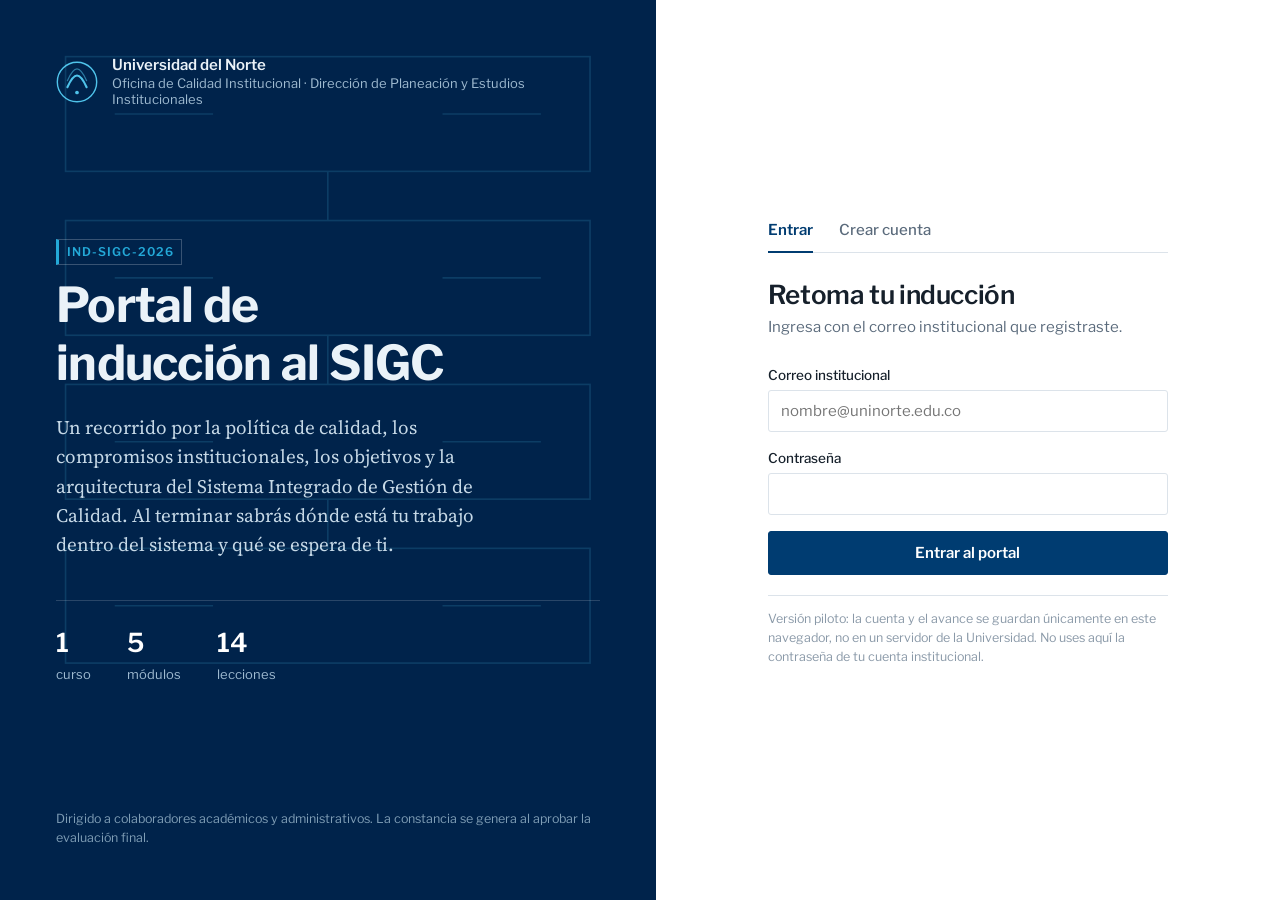
==== commit 3626134d: "v2" ====
--- a/index.html
+++ b/index.html
@@ -25,6 +25,9 @@
   --alerta:#B3421B;
   --sans:"Libre Franklin",system-ui,-apple-system,"Segoe UI",sans-serif;
   --serif:"Source Serif 4",Georgia,serif;
+  --base:16px;
+  --lectura:17.5px;
+  --radio:3px;
   --rail:280px;
 }
 *{box-sizing:border-box}
@@ -33,7 +36,7 @@
   font-family:var(--sans);
   color:var(--tinta);
   background:var(--papel);
-  font-size:16px;
+  font-size:var(--base,16px);
   line-height:1.5;
   -webkit-font-smoothing:antialiased;
 }
@@ -96,7 +99,7 @@
 .campo label{display:block;font-size:13.5px;font-weight:500;margin-bottom:5px;color:var(--tinta)}
 .campo input,.campo select{
   width:100%;padding:11px 12px;font-size:15px;font-family:inherit;color:var(--tinta);
-  border:1px solid var(--linea);border-radius:3px;background:var(--blanco);
+  border:1px solid var(--linea);border-radius:var(--radio,3px);background:var(--blanco);
 }
 .campo input:focus,.campo select:focus{border-color:var(--azul-600);outline:none;box-shadow:0 0 0 3px rgba(11,111,180,.14)}
 .campo .pista{font-size:12.5px;color:var(--gris-claro);margin-top:5px}
@@ -104,7 +107,7 @@
 .boton{
   display:inline-flex;align-items:center;justify-content:center;gap:8px;
   background:var(--azul-800);color:var(--blanco);border:1px solid var(--azul-800);
-  padding:12px 20px;border-radius:3px;font-weight:600;font-size:15px;width:100%;
+  padding:12px 20px;border-radius:var(--radio,3px);font-weight:600;font-size:15px;width:100%;
   transition:background .15s ease;
 }
 .boton:hover{background:var(--azul-900)}
@@ -177,7 +180,7 @@
 .leccion__encabezado{border-bottom:1px solid var(--linea);padding-bottom:20px;margin-bottom:26px}
 .leccion__encabezado h1{font-size:clamp(26px,3.2vw,34px);margin:12px 0 10px}
 .objetivo{font-family:var(--serif);font-size:18px;color:var(--gris);line-height:1.5;margin:0}
-.prosa{font-family:var(--serif);font-size:17.5px;line-height:1.68;color:#22303D}
+.prosa{font-family:var(--serif);font-size:var(--lectura,17.5px);line-height:1.68;color:#22303D}
 .prosa h3{font-family:var(--sans);font-size:19px;margin:32px 0 10px;color:var(--azul-900)}
 .prosa h4{font-family:var(--sans);font-size:15.5px;margin:24px 0 8px;color:var(--azul-800)}
 .prosa ul,.prosa ol{margin:0 0 1.1em;padding-left:1.25em}
@@ -209,7 +212,7 @@
 .pregunta__texto{font-weight:500;margin-bottom:12px;font-size:15.5px}
 .opcion{
   display:flex;gap:11px;align-items:flex-start;border:1px solid var(--linea);background:var(--blanco);
-  padding:12px 14px;margin-bottom:8px;border-radius:3px;cursor:pointer;font-size:15px;line-height:1.4;
+  padding:12px 14px;margin-bottom:8px;border-radius:var(--radio,3px);cursor:pointer;font-size:15px;line-height:1.4;
 }
 .opcion:hover{border-color:var(--azul-600)}
 .opcion input{margin:3px 0 0}
@@ -254,6 +257,15 @@
 .ficha dt{color:var(--gris);font-size:14px}
 .ficha dd{margin:0;font-weight:500}
 
+/* Catálogo de cursos */
+.catalogo{display:grid;gap:1px;background:var(--linea);border:1px solid var(--linea);margin-top:26px}
+.curso-tarjeta{background:var(--blanco);padding:24px 26px;display:grid;grid-template-columns:1fr auto;gap:20px;align-items:center}
+.curso-tarjeta h3{font-size:20px;margin-bottom:6px}
+.curso-tarjeta p{font-size:15px;color:var(--gris);margin:0 0 10px;max-width:62ch}
+.curso-tarjeta .meta{font-size:13px;color:var(--gris-claro)}
+.curso-tarjeta .accion{text-align:right;display:flex;flex-direction:column;align-items:flex-end;gap:9px}
+.vacio{border:1px dashed var(--linea);background:var(--blanco);padding:40px 30px;text-align:center;color:var(--gris);margin-top:26px}
+
 @media (max-width:1080px){
   .acceso{grid-template-columns:1fr}
   .acceso__marca{padding:40px 32px}
@@ -307,24 +319,20 @@
 
     <div class="marca__sello">
       <svg class="marca__escudo" style="color:#4FC3EA"><use href="#sello"></use></svg>
-      <div class="marca__nombre">Universidad del Norte
-        <span>Dirección de Calidad y Proyectos Académicos</span>
+      <div class="marca__nombre" id="marca-entidad">Universidad del Norte
+        <span id="marca-dependencia">Oficina de Calidad Institucional · Dirección de Planeación y Estudios Institucionales</span>
       </div>
     </div>
 
     <div>
-      <p class="placa oscura">IND-SIGC-2026</p>
-      <h1 class="acceso__titulo">Portal de inducción al SIGC</h1>
-      <p class="acceso__bajada">Un recorrido de cinco módulos por la política de calidad, los compromisos institucionales, los objetivos y la arquitectura del Sistema Integrado de Gestión de Calidad. Al terminar sabrás dónde está tu trabajo dentro del sistema y qué se espera de ti.</p>
-
-      <div class="acceso__hechos">
-        <div class="hecho"><b>5</b><span>módulos</span></div>
-        <div class="hecho"><b>14</b><span>lecciones</span></div>
-        <div class="hecho"><b>90</b><span>minutos aprox.</span></div>
-      </div>
-    </div>
-
-    <p class="acceso__pie">Dirigido a colaboradores académicos y administrativos. La constancia se genera al aprobar la evaluación final.</p>
+      <p class="placa oscura" id="acceso-placa">IND-SIGC-2026</p>
+      <h1 class="acceso__titulo" id="acceso-titulo">Portal de inducción al SIGC</h1>
+      <p class="acceso__bajada" id="acceso-lema">Un recorrido de cinco módulos por la política de calidad, los compromisos institucionales, los objetivos y la arquitectura del Sistema Integrado de Gestión de Calidad. Al terminar sabrás dónde está tu trabajo dentro del sistema y qué se espera de ti.</p>
+
+      <div class="acceso__hechos" id="acceso-hechos"></div>
+    </div>
+
+    <p class="acceso__pie" id="acceso-pie">Dirigido a colaboradores académicos y administrativos. La constancia se genera al aprobar la evaluación final.</p>
   </section>
 
   <section class="acceso__panel">
@@ -375,7 +383,8 @@
               <option>División de Humanidades y Ciencias Sociales</option>
               <option>División de Ingenierías</option>
               <option>Escuela de Negocios</option>
-              <option>Dirección de Calidad y Proyectos Académicos</option>
+              <option>Oficina de Calidad Institucional</option>
+              <option>Dirección de Planeación y Estudios Institucionales</option>
               <option>Dirección de Gestión y Desarrollo Humano</option>
               <option>Dirección de Admisiones y Registro</option>
               <option>Dirección Financiera</option>
@@ -417,9 +426,10 @@
     <button class="menu-movil" id="btn-menu" aria-label="Abrir el índice del curso" aria-expanded="false">Índice</button>
     <div class="barra__marca">
       <svg style="color:#4FC3EA" viewBox="0 0 48 48"><use href="#sello"></use></svg>
-      <span>Portal de inducción al SIGC</span>
+      <span id="barra-titulo">Portal de inducción al SIGC</span>
     </div>
     <div class="barra__espacio"></div>
+    <button class="enlace oculto" id="btn-catalogo">Mis cursos</button>
     <button class="enlace" id="btn-inicio">Inicio</button>
     <button class="enlace" id="btn-perfil">Mi perfil</button>
     <div class="barra__usuario">
@@ -435,968 +445,59 @@
     <main class="contenido" id="contenido" tabindex="-1"></main>
   </div>
 </div>
+
+<script src="datos.js"></script>
 <script>
 /* =====================================================================
-   PORTAL DE INDUCCIÓN AL SIGC — Universidad del Norte
-   ---------------------------------------------------------------------
-   CONTENIDO DEL CURSO
-   Todo el material editable vive en la constante CURSO. Para actualizar
-   una lección basta con cambiar su texto aquí; no hay que tocar la
-   lógica de la aplicación.
-
-   Los bloques marcados con la clase "pendiente" contienen textos de
-   referencia que deben reemplazarse por la versión oficial aprobada,
-   siguiendo la convención institucional de dejar [Pendiente] antes que
-   inventar contenido normativo.
+   PORTAL DE APRENDICES
+   Los cursos y el tema visual se leen de lo que administre admin.html.
    ===================================================================== */
 
-const CURSO = {
-  titulo: "Inducción al Sistema Integrado de Gestión de Calidad",
-  codigo: "IND-SIGC-2026",
-  version: "1.0",
-  modulos: [
-
-  /* ================= MÓDULO 1 ================= */
-  {
-    id: "m1",
-    titulo: "El SIGC en la Universidad del Norte",
-    resumen: "Qué es el sistema, por qué existe y sobre qué marco normativo se apoya.",
-    lecciones: [
-      {
-        id: "l01", codigo: "IND-SIGC-L01",
-        titulo: "Qué es el SIGC y por qué existe",
-        objetivo: "Reconocer el SIGC como el sistema con el que la Universidad planea, ejecuta, verifica y mejora su trabajo, y distinguirlo de la idea de un archivo de documentos.",
-        html: `
-<p>El <strong>Sistema Integrado de Gestión de Calidad (SIGC)</strong> es el conjunto articulado de políticas, procesos, procedimientos, responsables, recursos y mecanismos de evaluación con los que la Universidad del Norte asegura que lo que promete es lo que efectivamente entrega: formación, investigación, extensión y los servicios que las sostienen.</p>
-
-<p>No es un requisito externo que se atiende cada cierto tiempo. Es la forma en que la institución responde tres preguntas de manera permanente:</p>
-<ul>
-  <li><strong>Qué hacemos y cómo lo hacemos.</strong> Los procesos y documentos describen la manera acordada de trabajar, para que el resultado no dependa de quién esté en el cargo.</li>
-  <li><strong>Cómo sabemos que funciona.</strong> Indicadores, autoevaluación, auditorías y la voz de estudiantes, docentes, egresados y empleadores dan evidencia del desempeño.</li>
-  <li><strong>Qué hacemos cuando no funciona.</strong> Las acciones de mejora convierten un hallazgo en un cambio real y verificable.</li>
-</ul>
-
-<h3>Para qué le sirve a la institución</h3>
-<ul>
-  <li>Sostener la <strong>acreditación institucional y la de los programas</strong> con evidencia construida durante el día a día, no en vísperas de una visita.</li>
-  <li>Dar <strong>trazabilidad</strong>: quién decidió qué, cuándo y con qué soporte.</li>
-  <li>Reducir el <strong>reproceso</strong> y la dependencia del conocimiento no documentado.</li>
-  <li>Articular unidades académicas y administrativas alrededor de un mismo lenguaje.</li>
-</ul>
-
-<h3>Tres malentendidos frecuentes</h3>
-<table>
-  <thead><tr><th style="width:44%">Lo que se suele pensar</th><th>Lo que realmente ocurre</th></tr></thead>
-  <tbody>
-    <tr><td>El SIGC es un repositorio de formatos.</td><td>Los documentos son la memoria del sistema, no el sistema. Sin uso, no hay calidad.</td></tr>
-    <tr><td>La calidad es responsabilidad de la DCPA.</td><td>La DCPA administra y acompaña el sistema; la calidad la ejecuta cada dependencia en su proceso.</td></tr>
-    <tr><td>Aplica solo a lo académico.</td><td>Es integrado: alcanza también los procesos administrativos y de apoyo que hacen posible lo académico.</td></tr>
-  </tbody>
-</table>
-
-<div class="destacado">
-  <h4>La idea que conviene llevarse</h4>
-  <p>El SIGC existe para que la calidad sea una consecuencia de cómo trabajamos todos los días, y no un esfuerzo excepcional cada vez que se acerca una evaluación externa.</p>
-</div>`,
-        preguntas: [
-          { q: "¿Cuál de estas afirmaciones describe mejor el SIGC?",
-            ops: ["El repositorio institucional donde se archivan los formatos de calidad.",
-                  "El sistema articulado de políticas, procesos, responsables y mecanismos de evaluación con que la Universidad planea, ejecuta, verifica y mejora su trabajo.",
-                  "El conjunto de auditorías que se realizan antes de una visita de acreditación.",
-                  "El área encargada de responder los requerimientos del Ministerio de Educación."],
-            r: 1,
-            exp: "El SIGC es el sistema completo de gestión. Los documentos, las auditorías y el trabajo de la DCPA son componentes suyos, no su definición." },
-          { q: "Un coordinador afirma: la calidad es tarea de la Dirección de Calidad. ¿Cómo se corrige esa idea?",
-            ops: ["Es correcta: la DCPA responde por el desempeño de todos los procesos.",
-                  "Es correcta solo para los procesos académicos.",
-                  "La DCPA administra y acompaña el sistema, pero cada dependencia responde por la calidad de su propio proceso.",
-                  "Depende de si la dependencia está incluida en el alcance de la acreditación."],
-            r: 2,
-            exp: "La responsabilidad es distribuida: el sistema se administra centralmente y se ejecuta en cada unidad." }
-        ]
-      },
-
-      {
-        id: "l02", codigo: "IND-SIGC-L02",
-        titulo: "El marco normativo que lo sustenta",
-        objetivo: "Ubicar las principales normas y referentes que dan origen a las exigencias del sistema, y entender por qué la Universidad va más allá del mínimo legal.",
-        html: `
-<p>El SIGC no nace de una preferencia administrativa: responde a un marco normativo nacional y a referentes internacionales que la Universidad adopta de forma voluntaria.</p>
-
-<h3>Marco nacional</h3>
-<table>
-  <thead><tr><th style="width:34%">Referente</th><th>Qué aporta al sistema</th></tr></thead>
-  <tbody>
-    <tr><td>Constitución Política, artículo 69</td><td>Reconoce la autonomía universitaria: la Universidad se autorregula, y por eso necesita su propio sistema de aseguramiento.</td></tr>
-    <tr><td>Ley 30 de 1992</td><td>Organiza el servicio público de la educación superior y crea el sistema de acreditación.</td></tr>
-    <tr><td>Ley 1188 de 2008</td><td>Establece el registro calificado como condición para ofrecer programas.</td></tr>
-    <tr><td>Decreto 1330 de 2019</td><td>Define las condiciones de calidad institucionales y de programa, y exige un sistema interno de aseguramiento de la calidad.</td></tr>
-    <tr><td>Acuerdo 02 de 2020 del CESU</td><td>Actualiza el modelo de acreditación en alta calidad por factores y características.</td></tr>
-  </tbody>
-</table>
-
-<h3>Referentes de gestión</h3>
-<p>Para los procesos administrativos y de apoyo, la Universidad toma como referencia el enfoque de la norma <strong>ISO 9001</strong>: gestión por procesos, pensamiento basado en riesgos, enfoque al usuario y mejora continua. Adoptar el enfoque no equivale necesariamente a certificarse; significa usar una gramática común y probada para ordenar el trabajo.</p>
-
-<div class="destacado">
-  <h4>Cumplir no es lo mismo que asegurar</h4>
-  <p>La norma marca el piso: lo que hay que demostrar ante el Ministerio o el CNA. El SIGC apunta a algo más exigente: que el resultado sea consistente incluso cuando nadie está evaluando.</p>
-</div>
-
-<div class="pendiente">
-  <p><b>Pendiente de verificación.</b> Antes de publicar esta lección, la DCPA debe confirmar la vigencia de las normas citadas y agregar los acuerdos internos del Consejo Directivo y del Consejo Académico que soportan el SIGC en Uninorte, con su número y fecha. Las referencias internas se dejan como <b>[Pendiente]</b> hasta su verificación.</p>
-</div>`,
-        preguntas: [
-          { q: "¿Qué norma introduce la exigencia de contar con un sistema interno de aseguramiento de la calidad?",
-            ops: ["La Ley 30 de 1992.", "El Decreto 1330 de 2019.", "El Acuerdo 02 de 2020 del CESU.", "La Ley 1188 de 2008."],
-            r: 1,
-            exp: "El Decreto 1330 de 2019 define las condiciones de calidad y sitúa el sistema interno de aseguramiento como una de ellas." },
-          { q: "¿Por qué la Universidad adopta el enfoque de ISO 9001 en sus procesos administrativos?",
-            ops: ["Porque el Ministerio de Educación lo exige para el registro calificado.",
-                  "Porque reemplaza al modelo de acreditación del CNA.",
-                  "Porque aporta un marco probado de gestión por procesos, riesgos y mejora continua que ordena el trabajo de apoyo.",
-                  "Porque es requisito para la contratación de personal administrativo."],
-            r: 2,
-            exp: "Es una adopción voluntaria de un enfoque de gestión; no sustituye ni es exigida por el marco de acreditación." }
-        ]
-      },
-
-      {
-        id: "l03", codigo: "IND-SIGC-L03",
-        titulo: "Alcance del sistema: SIGC y SIACA",
-        objetivo: "Distinguir el alcance general del SIGC del componente académico (SIACA) y reconocer en cuál de los dos se inscribe el trabajo propio.",
-        html: `
-<p>El sistema tiene un alcance institucional, pero opera con dos énfasis complementarios que conviene no confundir.</p>
-
-<h3>SIGC: el sistema integrado</h3>
-<p>Cubre la totalidad de los procesos de la Universidad —estratégicos, misionales, de apoyo y de evaluación—, incluidas las dependencias administrativas cuyo trabajo no es visible para el estudiante pero condiciona su experiencia: admisiones, financiera, tecnología, planta física, gestión humana, biblioteca.</p>
-
-<h3>SIACA: el componente académico</h3>
-<p>El <strong>Sistema Interno de Aseguramiento de la Calidad Académica</strong> concentra lo relacionado con programas y funciones sustantivas: creación y modificación de programas, autoevaluación, planes de mejoramiento, renovación de registro calificado y acreditación, seguimiento curricular y evaluación de resultados de aprendizaje.</p>
-
-<div class="destacado">
-  <h4>Cómo se relacionan</h4>
-  <p>El SIACA es el componente académico dentro del SIGC, no un sistema paralelo. Comparten política, mapa de procesos, control documental y mecanismos de mejora; se diferencian en el objeto que gestionan.</p>
-</div>
-
-<h4>Dónde está tu trabajo</h4>
-<ul>
-  <li>Si coordinas un programa, participas en autoevaluación o preparas un documento maestro, tu trabajo está en el <strong>SIACA</strong>.</li>
-  <li>Si gestionas contratación, compras, matrícula, soporte o infraestructura, tu proceso está en el <strong>SIGC</strong> y alimenta al SIACA con evidencia.</li>
-  <li>En ambos casos aplican las mismas reglas de documentación, indicadores y acciones de mejora.</li>
-</ul>
-
-<div class="pendiente">
-  <p><b>Pendiente de ajuste.</b> La descripción del alcance debe alinearse con la definición formal vigente del SIACA en Uninorte y con el acto administrativo que lo adopta: <b>[Pendiente]</b>.</p>
-</div>`,
-        preguntas: [
-          { q: "¿Cuál es la relación correcta entre el SIGC y el SIACA?",
-            ops: ["Son dos sistemas independientes con políticas y documentos propios.",
-                  "El SIACA es el componente académico dentro del SIGC y comparte con él política, procesos y control documental.",
-                  "El SIGC aplica a programas y el SIACA a las dependencias administrativas.",
-                  "El SIACA reemplazó al SIGC a partir del Decreto 1330 de 2019."],
-            r: 1,
-            exp: "Es una relación de contenido: mismo sistema, énfasis académico." },
-          { q: "Una analista de la Dirección Financiera pregunta si el sistema le aplica. ¿Qué corresponde responderle?",
-            ops: ["No, el sistema cubre solo programas académicos.",
-                  "Solo durante los procesos de acreditación institucional.",
-                  "Sí: su proceso es de apoyo dentro del SIGC y aplica las mismas reglas de documentación, indicadores y mejora.",
-                  "Solo si su dependencia decide certificarse en ISO 9001."],
-            r: 2,
-            exp: "El alcance es institucional; los procesos de apoyo están plenamente incluidos." }
-        ]
-      }
-    ]
-  },
-
-  /* ================= MÓDULO 2 ================= */
-  {
-    id: "m2",
-    titulo: "Política de calidad y compromisos",
-    resumen: "La declaración que orienta el sistema, los compromisos que se derivan de ella y su traducción al puesto de trabajo.",
-    lecciones: [
-      {
-        id: "l04", codigo: "IND-SIGC-L04",
-        titulo: "La política de calidad",
-        objetivo: "Leer la política de calidad identificando sus cuatro partes y explicar qué obliga a hacer, no solo qué declara.",
-        html: `
-<p>La <strong>política de calidad</strong> es la declaración aprobada por la alta dirección que fija el compromiso de la Universidad con la calidad y da el marco para definir los objetivos. Es el documento del que cuelga todo lo demás: si una decisión del sistema no puede rastrearse hasta la política, algo está desalineado.</p>
-
-<h3>Cómo se lee una política de calidad</h3>
-<p>Toda política bien formulada contiene cuatro elementos. Identificarlos ayuda a usarla como herramienta y no como cartel:</p>
-<ol>
-  <li><strong>Propósito y alcance:</strong> qué hace la institución y sobre qué procesos se compromete.</li>
-  <li><strong>Compromisos:</strong> las obligaciones que asume, incluida la de cumplir requisitos legales y los de sus grupos de interés.</li>
-  <li><strong>Marco para los objetivos:</strong> la conexión explícita con los objetivos de calidad medibles.</li>
-  <li><strong>Mejora continua:</strong> la declaración de que el desempeño se revisa y se eleva de forma sistemática.</li>
-</ol>
-
-<div class="pendiente">
-  <p><b>Texto de referencia — reemplazar por la versión oficial.</b> El párrafo siguiente ilustra la estructura esperada. La DCPA debe sustituirlo por la política de calidad aprobada, con su código, versión y fecha de aprobación: <b>[Pendiente]</b>.</p>
-  <p>La Universidad del Norte se compromete a formar personas íntegras y competentes, generar conocimiento pertinente e interactuar con su entorno, mediante procesos académicos y administrativos que cumplen los requisitos legales y las expectativas de sus grupos de interés, cuentan con talento humano competente y recursos suficientes, y se evalúan y mejoran de forma continua a partir de evidencia.</p>
-</div>
-
-<h3>Qué obliga a hacer</h3>
-<ul>
-  <li><strong>Comunicarla y entenderla.</strong> No basta con publicarla: cada colaborador debe poder explicar qué significa en su trabajo.</li>
-  <li><strong>Desplegarla en objetivos medibles.</strong> Una política sin indicadores asociados es una intención.</li>
-  <li><strong>Revisarla.</strong> Se somete a revisión periódica por la alta dirección para confirmar que sigue siendo pertinente.</li>
-</ul>
-
-<div class="destacado">
-  <p>Una prueba sencilla: si al leer la política no puedes nombrar al menos una cosa que harás distinto mañana, la política todavía no está desplegada en tu proceso.</p>
-</div>`,
-        preguntas: [
-          { q: "¿Cuál de estos elementos NO forma parte de una política de calidad bien formulada?",
-            ops: ["El compromiso de cumplir requisitos legales y de los grupos de interés.",
-                  "El marco de referencia para establecer los objetivos de calidad.",
-                  "El listado detallado de indicadores con sus metas y fórmulas de cálculo.",
-                  "El compromiso con la mejora continua del sistema."],
-            r: 2,
-            exp: "Los indicadores y sus metas viven en los objetivos y sus fichas técnicas. La política da el marco, no el detalle de medición." },
-          { q: "¿Qué implica que la política deba ser comunicada?",
-            ops: ["Que se publique en la intranet y en carteleras.",
-                  "Que cada colaborador pueda explicar qué significa en su propio trabajo.",
-                  "Que se lea en la inducción de personal nuevo.",
-                  "Que se envíe por correo cada vez que cambia de versión."],
-            r: 1,
-            exp: "La comunicación se verifica por comprensión y aplicación, no por difusión." }
-        ]
-      },
-
-      {
-        id: "l05", codigo: "IND-SIGC-L05",
-        titulo: "Los compromisos institucionales",
-        objetivo: "Identificar los compromisos que se desprenden de la política y reconocer la evidencia con la que cada uno se demuestra.",
-        html: `
-<p>Los compromisos son la parte operativa de la política: lo que la Universidad se obliga a sostener. Cada uno debe poder demostrarse con evidencia verificable.</p>
-
-<table>
-  <thead><tr><th style="width:30%">Compromiso</th><th>Qué significa en la práctica</th><th style="width:26%">Evidencia típica</th></tr></thead>
-  <tbody>
-    <tr><td>Excelencia académica</td><td>Programas pertinentes, currículos actualizados y resultados de aprendizaje evaluados.</td><td>Actas de comité curricular, informes de autoevaluación.</td></tr>
-    <tr><td>Cumplimiento normativo</td><td>Operar dentro del marco legal y de los reglamentos internos vigentes.</td><td>Matriz de requisitos legales, registros calificados vigentes.</td></tr>
-    <tr><td>Enfoque en los grupos de interés</td><td>Escuchar y responder a estudiantes, docentes, egresados, empleadores y aliados.</td><td>Encuestas de satisfacción, PQRS, informes de egresados.</td></tr>
-    <tr><td>Competencia del talento humano</td><td>Seleccionar, formar y evaluar al personal según el perfil del cargo.</td><td>Planes de formación, evaluaciones de desempeño.</td></tr>
-    <tr><td>Gestión del riesgo</td><td>Identificar lo que puede impedir el resultado y actuar antes de que ocurra.</td><td>Matrices de riesgo con controles y seguimiento.</td></tr>
-    <tr><td>Mejora continua</td><td>Convertir hallazgos en acciones con responsable, fecha y verificación.</td><td>Planes de mejoramiento y acciones cerradas con evidencia.</td></tr>
-  </tbody>
-</table>
-
-<h3>El criterio que los une</h3>
-<p>Un compromiso sin evidencia es una declaración. Por eso, cada vez que el sistema afirma que algo se cumple, debe existir un registro que lo sostenga: un acta, un indicador medido, una acción cerrada, un documento aprobado y vigente.</p>
-
-<div class="pendiente">
-  <p><b>Pendiente de armonización.</b> Ajustar la tabla a los compromisos exactos declarados en la política vigente y al Plan de Desarrollo Institucional: <b>[Pendiente]</b>.</p>
-</div>`,
-        preguntas: [
-          { q: "¿Qué distingue un compromiso institucional de una declaración de intenciones?",
-            ops: ["Que aparece redactado en la política de calidad.",
-                  "Que puede demostrarse con evidencia verificable y trazable.",
-                  "Que fue aprobado por el Consejo Directivo.",
-                  "Que se comunica en las jornadas de inducción."],
-            r: 1,
-            exp: "La evidencia es lo que convierte un compromiso en verificable." },
-          { q: "Para demostrar el compromiso con la gestión del riesgo, la evidencia más pertinente sería:",
-            ops: ["El informe de satisfacción de estudiantes.",
-                  "El plan de formación del personal.",
-                  "La matriz de riesgos con sus controles y el seguimiento a su efectividad.",
-                  "El acta del comité curricular."],
-            r: 2,
-            exp: "Cada compromiso tiene su evidencia natural; la del riesgo es la matriz con controles y seguimiento." }
-        ]
-      },
-
-      {
-        id: "l06", codigo: "IND-SIGC-L06",
-        titulo: "La política en tu puesto de trabajo",
-        objetivo: "Traducir la política y los compromisos a tres conductas concretas del propio cargo.",
-        html: `
-<p>La pregunta útil no es si conoces la política, sino qué haces distinto por ella. Estos ejemplos muestran la traducción para perfiles frecuentes en la Universidad.</p>
-
-<h4>Si eres docente o coordinas un curso</h4>
-<ul>
-  <li>Mantienes el programa del curso alineado con el plan de estudios vigente y con los resultados de aprendizaje declarados.</li>
-  <li>Conservas la evidencia de evaluación que sustenta las decisiones curriculares.</li>
-  <li>Reportas al comité curricular lo que la experiencia del aula muestra que debe ajustarse.</li>
-</ul>
-
-<h4>Si trabajas en una dependencia administrativa</h4>
-<ul>
-  <li>Ejecutas tu proceso conforme al procedimiento vigente y usas los formatos aprobados, no versiones locales.</li>
-  <li>Registras la evidencia en el momento, no al cierre del semestre.</li>
-  <li>Cuando el procedimiento no refleja la realidad, solicitas su actualización en vez de trabajar por fuera de él.</li>
-</ul>
-
-<h4>Si lideras un equipo o un proceso</h4>
-<ul>
-  <li>Conoces los indicadores de tu proceso y su comportamiento reciente.</li>
-  <li>Aseguras que las acciones de mejora a tu cargo tengan responsable, fecha y evidencia de cierre.</li>
-  <li>Incorporas la inducción al SIGC en el ingreso de cada persona nueva a tu equipo.</li>
-</ul>
-
-<div class="destacado">
-  <h4>Tres conductas mínimas, aplicables a cualquier cargo</h4>
-  <ol style="margin-bottom:0">
-    <li>Usar siempre la versión vigente del documento, consultada en el repositorio oficial.</li>
-    <li>Dejar evidencia de lo que se hace, en el formato y el momento previstos.</li>
-    <li>Reportar lo que no funciona por el canal del sistema, en lugar de resolverlo de manera informal y no trazable.</li>
-  </ol>
-</div>`,
-        preguntas: [
-          { q: "Un colaborador detecta que el procedimiento vigente ya no corresponde a cómo se ejecuta realmente el proceso. ¿Qué conducta es coherente con la política?",
-            ops: ["Seguir trabajando como en la práctica y esperar la próxima auditoría.",
-                  "Redactar una versión propia del formato para su dependencia.",
-                  "Solicitar la actualización del procedimiento por el canal establecido.",
-                  "Documentar el cambio en un correo interno y continuar."],
-            r: 2,
-            exp: "El sistema prevé la actualización documental; trabajar por fuera del documento vigente rompe la trazabilidad." },
-          { q: "¿Cuál de estas prácticas contradice el compromiso de dejar evidencia?",
-            ops: ["Registrar la información en el formato aprobado al momento de ejecutar la actividad.",
-                  "Reconstruir los registros al final del semestre a partir de la memoria del equipo.",
-                  "Archivar las actas firmadas en el repositorio del proceso.",
-                  "Usar la versión vigente del formato descargada del repositorio oficial."],
-            r: 1,
-            exp: "La evidencia reconstruida a posteriori pierde valor probatorio y suele generar hallazgos en auditoría." }
-        ]
-      }
-    ]
-  },
-  /* ================= MÓDULO 3 ================= */
-  {
-    id: "m3",
-    titulo: "Objetivos de calidad y su medición",
-    resumen: "Cómo la política se convierte en objetivos medibles y cómo se hace seguimiento a su cumplimiento.",
-    lecciones: [
-      {
-        id: "l07", codigo: "IND-SIGC-L07",
-        titulo: "De la política a los objetivos de calidad",
-        objetivo: "Reconocer qué hace que un objetivo de calidad sea válido y cómo se articula con el Plan de Desarrollo Institucional.",
-        html: `
-<p>Los <strong>objetivos de calidad</strong> son el puente entre la declaración de la política y el trabajo cotidiano. Traducen un compromiso general en un resultado que se puede medir, con un plazo y un responsable.</p>
-
-<h3>Qué hace válido a un objetivo</h3>
-<ul>
-  <li><strong>Es coherente con la política.</strong> Cada objetivo debe poder rastrearse hasta uno de los compromisos declarados.</li>
-  <li><strong>Es medible.</strong> Existe al menos un indicador con fórmula y fuente de datos definida.</li>
-  <li><strong>Tiene meta y plazo.</strong> Un objetivo sin meta no permite saber si se cumplió.</li>
-  <li><strong>Tiene responsable.</strong> Un proceso o un cargo, no un colectivo difuso.</li>
-  <li><strong>Se despliega.</strong> Cada división o dependencia sabe qué le corresponde aportar.</li>
-</ul>
-
-<h3>Articulación con el Plan de Desarrollo Institucional</h3>
-<p>Los objetivos de calidad no compiten con el PDI: lo sirven. El PDI fija hacia dónde va la Universidad en el horizonte de planeación; los objetivos de calidad aseguran que los procesos que sostienen ese rumbo se desempeñen como deben. En la práctica, muchos indicadores son compartidos y se reportan una sola vez.</p>
-
-<table>
-  <thead><tr><th style="width:32%">Compromiso de la política</th><th style="width:38%">Objetivo de calidad</th><th>Indicador asociado</th></tr></thead>
-  <tbody>
-    <tr><td>Excelencia académica</td><td>Mantener vigente la acreditación de los programas acreditables.</td><td>Programas acreditados sobre programas acreditables.</td></tr>
-    <tr><td>Enfoque en los grupos de interés</td><td>Elevar la satisfacción de los estudiantes con los servicios de apoyo.</td><td>Índice de satisfacción por servicio.</td></tr>
-    <tr><td>Mejora continua</td><td>Cerrar oportunamente las acciones derivadas de autoevaluación y auditoría.</td><td>Acciones cerradas en la fecha comprometida.</td></tr>
-  </tbody>
-</table>
-
-<div class="pendiente">
-  <p><b>Ejemplos ilustrativos.</b> Reemplazar por los objetivos de calidad vigentes aprobados y su correspondencia con el PDI: <b>[Pendiente]</b>.</p>
-</div>`,
-        preguntas: [
-          { q: "Se propone como objetivo de calidad: fortalecer la cultura de calidad en la comunidad universitaria. ¿Cuál es su principal debilidad?",
-            ops: ["No está alineado con la política de calidad.",
-                  "No es medible ni tiene meta, por lo que no permite verificar cumplimiento.",
-                  "Corresponde al PDI y no al SIGC.",
-                  "No menciona la norma que lo sustenta."],
-            r: 1,
-            exp: "Es una intención bien orientada pero sin indicador, meta ni plazo; no permite evaluar cumplimiento." },
-          { q: "¿Cuál es la relación entre los objetivos de calidad y el Plan de Desarrollo Institucional?",
-            ops: ["Son sistemas de medición independientes que se reportan por separado.",
-                  "El PDI reemplaza a los objetivos de calidad durante su vigencia.",
-                  "Los objetivos de calidad aseguran el desempeño de los procesos que sostienen las metas del PDI, y suelen compartir indicadores.",
-                  "Los objetivos de calidad aplican solo a procesos administrativos y el PDI solo a los académicos."],
-            r: 2,
-            exp: "Son complementarios y en buena parte comparten indicadores para evitar doble reporte." }
-        ]
-      },
-
-      {
-        id: "l08", codigo: "IND-SIGC-L08",
-        titulo: "Indicadores, metas y revisión por la dirección",
-        objetivo: "Leer la ficha técnica de un indicador y entender el ciclo de reporte y revisión del desempeño.",
-        html: `
-<p>Un indicador sin ficha técnica se presta a interpretaciones distintas cada vez que se calcula. Por eso todo indicador del sistema se define antes de medirse.</p>
-
-<h3>La ficha técnica de un indicador</h3>
-<table>
-  <thead><tr><th style="width:30%">Campo</th><th>Para qué sirve</th></tr></thead>
-  <tbody>
-    <tr><td>Nombre</td><td>Identifica qué se mide, en términos del resultado y no de la actividad.</td></tr>
-    <tr><td>Fórmula</td><td>Define numerador y denominador sin ambigüedad.</td></tr>
-    <tr><td>Unidad y frecuencia</td><td>Establece cada cuánto se calcula: mensual, semestral, anual.</td></tr>
-    <tr><td>Fuente de datos</td><td>Señala el sistema o registro del que se extrae la cifra.</td></tr>
-    <tr><td>Meta</td><td>El valor esperado en el periodo.</td></tr>
-    <tr><td>Responsable</td><td>Quién lo calcula y quién responde por el resultado.</td></tr>
-    <tr><td>Interpretación</td><td>Qué significa que suba o baje, para evitar lecturas erróneas.</td></tr>
-  </tbody>
-</table>
-
-<h3>Del dato a la decisión</h3>
-<p>Medir no es el objetivo. El ciclo se completa cuando el resultado provoca una decisión:</p>
-<ol>
-  <li>Se calcula el indicador con la frecuencia definida.</li>
-  <li>Se compara con la meta y con el comportamiento histórico.</li>
-  <li>Si hay desviación, se analiza la causa; no se corrige el número, se corrige el proceso.</li>
-  <li>Se formula una acción de mejora cuando la causa es atribuible y evitable.</li>
-  <li>Los resultados se presentan en la <strong>revisión por la dirección</strong>, donde se deciden ajustes de recursos, metas o alcance.</li>
-</ol>
-
-<div class="destacado">
-  <h4>Señal de alerta</h4>
-  <p>Cuando un indicador lleva varios periodos cumpliendo la meta con holgura, lo que suele estar desactualizado es la meta, no el desempeño. Revisar metas también es mejora continua.</p>
-</div>`,
-        preguntas: [
-          { q: "Dos dependencias reportan cifras distintas para el mismo indicador. ¿Cuál es la causa más probable?",
-            ops: ["Una de las dos cometió un error de digitación.",
-                  "La ficha técnica no define con precisión la fórmula y la fuente de datos.",
-                  "El indicador se está midiendo con demasiada frecuencia.",
-                  "La meta establecida es inalcanzable."],
-            r: 1,
-            exp: "La ficha técnica existe justamente para que el cálculo no dependa de quién lo haga." },
-          { q: "Un indicador supera ampliamente su meta durante cinco periodos consecutivos. La lectura más adecuada es:",
-            ops: ["El proceso es excelente y no requiere atención.",
-                  "Debe eliminarse el indicador porque ya no aporta información.",
-                  "Conviene revisar si la meta sigue siendo exigente y pertinente.",
-                  "Debe reportarse como no conformidad por exceso de cumplimiento."],
-            r: 2,
-            exp: "Una meta que nunca se pone a prueba deja de informar sobre el desempeño." }
-        ]
-      }
-    ]
-  },
-
-  /* ================= MÓDULO 4 ================= */
-  {
-    id: "m4",
-    titulo: "Arquitectura institucional del SIGC",
-    resumen: "El mapa de procesos, la jerarquía documental con su codificación y los roles que gobiernan el sistema.",
-    lecciones: [
-      {
-        id: "l09", codigo: "IND-SIGC-L09",
-        titulo: "El mapa de procesos",
-        objetivo: "Ubicar el propio proceso en una de las cuatro tipologías del mapa y explicar cómo se relaciona con los demás.",
-        html: `
-<p>El <strong>mapa de procesos</strong> es la representación de cómo la Universidad convierte las necesidades de sus grupos de interés en resultados. Organiza el trabajo en cuatro tipologías y muestra que ningún proceso opera aislado.</p>
-
-<figure>
-<svg viewBox="0 0 720 400" role="img" aria-label="Mapa de procesos con cuatro tipologías: estratégicos, misionales, de apoyo y de evaluación y mejora" style="width:100%;height:auto;border:1px solid #DCE3EA;background:#fff">
-  <text x="14" y="30" font-family="Libre Franklin,sans-serif" font-size="12" fill="#5B6B7C">Necesidades y</text>
-  <text x="14" y="46" font-family="Libre Franklin,sans-serif" font-size="12" fill="#5B6B7C">expectativas</text>
-  <path d="M14 60 L14 340" stroke="#DCE3EA" stroke-width="2"/>
-  <text x="640" y="30" font-family="Libre Franklin,sans-serif" font-size="12" fill="#5B6B7C">Grupos de</text>
-  <text x="640" y="46" font-family="Libre Franklin,sans-serif" font-size="12" fill="#5B6B7C">interés satisfechos</text>
-  <path d="M706 60 L706 340" stroke="#DCE3EA" stroke-width="2"/>
-
-  <rect x="40" y="60" width="650" height="70" fill="#00234B"/>
-  <text x="60" y="88" font-family="Libre Franklin,sans-serif" font-size="14" font-weight="600" fill="#fff">Procesos estratégicos</text>
-  <text x="60" y="110" font-family="Libre Franklin,sans-serif" font-size="12.5" fill="#9FBBD1">Direccionamiento institucional · Planeación · Gestión de la calidad · Comunicaciones</text>
-
-  <rect x="40" y="145" width="650" height="90" fill="#0B6FB4"/>
-  <text x="60" y="173" font-family="Libre Franklin,sans-serif" font-size="14" font-weight="600" fill="#fff">Procesos misionales</text>
-  <text x="60" y="195" font-family="Libre Franklin,sans-serif" font-size="12.5" fill="#D6ECF8">Docencia y gestión curricular · Investigación · Extensión y proyección social</text>
-  <text x="60" y="215" font-family="Libre Franklin,sans-serif" font-size="12.5" fill="#D6ECF8">Gestión del estudiante, del ingreso al egreso</text>
-
-  <rect x="40" y="250" width="650" height="70" fill="#E7EEF5" stroke="#C8D6E2"/>
-  <text x="60" y="278" font-family="Libre Franklin,sans-serif" font-size="14" font-weight="600" fill="#00234B">Procesos de apoyo</text>
-  <text x="60" y="300" font-family="Libre Franklin,sans-serif" font-size="12.5" fill="#41586C">Gestión humana · Financiera · Tecnología · Bibliotecas · Infraestructura · Compras · Jurídica</text>
-
-  <rect x="40" y="335" width="650" height="48" fill="#fff" stroke="#F0B323" stroke-width="2"/>
-  <text x="60" y="358" font-family="Libre Franklin,sans-serif" font-size="14" font-weight="600" fill="#8A6200">Procesos de evaluación y mejora</text>
-  <text x="60" y="375" font-family="Libre Franklin,sans-serif" font-size="12.5" fill="#8A6200">Autoevaluación · Auditorías internas · Gestión de acciones de mejora</text>
-</svg>
-<figcaption>Estructura de referencia del mapa de procesos. La denominación exacta de cada proceso debe tomarse del mapa oficial vigente.</figcaption>
-</figure>
-
-<h3>Qué hace cada tipología</h3>
-<ul>
-  <li><strong>Estratégicos:</strong> definen el rumbo y las reglas. Deciden qué se hace y con qué prioridades.</li>
-  <li><strong>Misionales:</strong> entregan el valor por el que existe la Universidad. Son los que el estudiante o el aliado percibe directamente.</li>
-  <li><strong>De apoyo:</strong> proveen recursos, información y condiciones. Su falla se convierte siempre en una falla misional.</li>
-  <li><strong>De evaluación y mejora:</strong> miran al sistema desde afuera y devuelven hallazgos. Cierran el ciclo.</li>
-</ul>
-
-<div class="destacado">
-  <p>La tipología no indica jerarquía ni importancia. Un proceso de apoyo mal ejecutado degrada el resultado misional con la misma severidad que un error en el aula.</p>
-</div>
-
-<div class="pendiente">
-  <p><b>Pendiente.</b> Sustituir el diagrama por el mapa de procesos oficial vigente de Uninorte, con los nombres y códigos exactos de cada proceso: <b>[Pendiente]</b>.</p>
-</div>`,
-        preguntas: [
-          { q: "La gestión de la infraestructura tecnológica corresponde a un proceso:",
-            ops: ["Estratégico, porque define el rumbo institucional.",
-                  "Misional, porque los estudiantes usan las plataformas.",
-                  "De apoyo, porque provee condiciones y recursos a los demás procesos.",
-                  "De evaluación y mejora, porque monitorea el desempeño de los sistemas."],
-            r: 2,
-            exp: "Provee condiciones para que otros procesos operen: es de apoyo, aunque su falla afecte directamente lo misional." },
-          { q: "¿Cuál es la función de los procesos de evaluación y mejora dentro del mapa?",
-            ops: ["Ejecutar las funciones sustantivas de la Universidad.",
-                  "Aprobar los documentos del sistema.",
-                  "Producir hallazgos sobre el desempeño del sistema y alimentar las acciones de mejora.",
-                  "Asignar los recursos financieros a los demás procesos."],
-            r: 2,
-            exp: "Su papel es cerrar el ciclo: observar el sistema y devolverle información para que se corrija." }
-        ]
-      },
-
-      {
-        id: "l10", codigo: "IND-SIGC-L10",
-        titulo: "Jerarquía documental y codificación",
-        objetivo: "Interpretar un código documental del SIGC y saber qué tipo de documento consultar según la necesidad.",
-        html: `
-<p>Los documentos del sistema se organizan en niveles. Cada nivel responde una pregunta distinta, y confundirlos es la causa más común de documentos que nadie usa.</p>
-
-<figure>
-<svg viewBox="0 0 640 330" role="img" aria-label="Pirámide documental del SIGC: política, manual y caracterizaciones, procedimientos, instructivos, formatos y registros" style="width:100%;height:auto;border:1px solid #DCE3EA;background:#fff">
-  <polygon points="320,20 400,80 240,80" fill="#00234B"/>
-  <text x="320" y="62" text-anchor="middle" font-family="Libre Franklin,sans-serif" font-size="12" font-weight="600" fill="#fff">Política</text>
-
-  <polygon points="238,85 402,85 442,145 198,145" fill="#00417A"/>
-  <text x="320" y="112" text-anchor="middle" font-family="Libre Franklin,sans-serif" font-size="12.5" font-weight="600" fill="#fff">Manual y caracterizaciones</text>
-  <text x="320" y="131" text-anchor="middle" font-family="Libre Franklin,sans-serif" font-size="11.5" fill="#9FBBD1">Qué es el sistema y qué hace cada proceso</text>
-
-  <polygon points="196,150 444,150 484,210 156,210" fill="#0B6FB4"/>
-  <text x="320" y="177" text-anchor="middle" font-family="Libre Franklin,sans-serif" font-size="12.5" font-weight="600" fill="#fff">Procedimientos</text>
-  <text x="320" y="196" text-anchor="middle" font-family="Libre Franklin,sans-serif" font-size="11.5" fill="#D6ECF8">Quién hace qué, en qué orden y con qué evidencia</text>
-
-  <polygon points="154,215 486,215 516,265 124,265" fill="#69B3DE"/>
-  <text x="320" y="240" text-anchor="middle" font-family="Libre Franklin,sans-serif" font-size="12.5" font-weight="600" fill="#08375F">Instructivos y guías</text>
-  <text x="320" y="257" text-anchor="middle" font-family="Libre Franklin,sans-serif" font-size="11.5" fill="#08375F">Cómo se ejecuta una actividad en detalle</text>
-
-  <rect x="122" y="270" width="396" height="46" fill="#E7EEF5" stroke="#C8D6E2"/>
-  <text x="320" y="291" text-anchor="middle" font-family="Libre Franklin,sans-serif" font-size="12.5" font-weight="600" fill="#00234B">Formatos y registros</text>
-  <text x="320" y="308" text-anchor="middle" font-family="Libre Franklin,sans-serif" font-size="11.5" fill="#41586C">La evidencia de que la actividad ocurrió</text>
-</svg>
-<figcaption>A mayor altura, mayor estabilidad: la política cambia rara vez; los registros se generan todos los días.</figcaption>
-</figure>
-
-<h3>Cómo se lee un código</h3>
-<p>Los documentos se identifican con una estructura de tres partes, por ejemplo <strong>FOES-PR-007</strong>:</p>
-<table>
-  <thead><tr><th style="width:22%">Parte</th><th style="width:18%">Ejemplo</th><th>Significado</th></tr></thead>
-  <tbody>
-    <tr><td>Prefijo del proceso</td><td>FOES</td><td>Identifica el proceso al que pertenece el documento.</td></tr>
-    <tr><td>Tipo de documento</td><td>PR</td><td>PR procedimiento · IN instructivo · FT formato · MA manual · CP caracterización · GU guía.</td></tr>
-    <tr><td>Consecutivo</td><td>007</td><td>Número asignado por el control documental, no elegido por el autor.</td></tr>
-  </tbody>
-</table>
-
-<p>Los prefijos en uso incluyen <strong>FOES, PLIN, GDOC, GCCS, SEME</strong> y <strong>ADMI</strong>, entre otros. Cuando aún no se ha asignado un código, la convención institucional es escribir <strong>[Pendiente]</strong> en el documento: nunca inventar un consecutivo, porque un número duplicado rompe la trazabilidad del control documental.</p>
-
-<h3>Versión, vigencia y control</h3>
-<ul>
-  <li>Un documento solo es válido en su <strong>versión vigente publicada</strong> en el repositorio oficial.</li>
-  <li>Las copias descargadas o impresas se consideran <strong>no controladas</strong>: sirven para consultar, no para decidir.</li>
-  <li>Cada cambio genera una nueva versión con fecha y descripción de la modificación.</li>
-</ul>
-
-<div class="destacado">
-  <h4>Regla práctica</h4>
-  <p>Si necesitas saber quién aprueba algo y en qué orden, busca un procedimiento. Si necesitas saber cómo se diligencia un campo específico, busca un instructivo. Si necesitas dejar constancia, usa el formato.</p>
-</div>`,
-        preguntas: [
-          { q: "En el código GCCS-PR-012, la sigla PR indica:",
-            ops: ["El proceso al que pertenece el documento.",
-                  "Que se trata de un procedimiento.",
-                  "El número de versión del documento.",
-                  "Que el documento está pendiente de aprobación."],
-            r: 1,
-            exp: "El prefijo identifica el proceso, la sigla del centro identifica el tipo de documento y el número final es el consecutivo." },
-          { q: "Estás elaborando un procedimiento nuevo y aún no tienes el consecutivo asignado. ¿Qué corresponde hacer?",
-            ops: ["Asignar el siguiente número disponible según los documentos que conoces.",
-                  "Escribir [Pendiente] y solicitar la asignación al control documental.",
-                  "Usar un código provisional con las iniciales del autor.",
-                  "Publicar el documento sin código hasta que alguien lo note."],
-            r: 1,
-            exp: "La convención institucional evita consecutivos duplicados: se deja [Pendiente] hasta la asignación formal." }
-        ]
-      },
-
-      {
-        id: "l11", codigo: "IND-SIGC-L11",
-        titulo: "Roles, comités y herramientas del sistema",
-        objetivo: "Identificar quién responde por qué dentro del SIGC y en qué herramienta se registra cada cosa.",
-        html: `
-<p>El sistema funciona porque las responsabilidades están repartidas y son explícitas. Estas son las figuras que conviene reconocer desde el primer día.</p>
-
-<table>
-  <thead><tr><th style="width:32%">Rol</th><th>De qué responde</th></tr></thead>
-  <tbody>
-    <tr><td>Alta dirección</td><td>Aprueba la política y los objetivos, asigna recursos y lidera la revisión por la dirección.</td></tr>
-    <tr><td>Dirección de Calidad y Proyectos Académicos (DCPA)</td><td>Administra el sistema: control documental, metodología, acompañamiento a procesos, consolidación de acciones y preparación de procesos de acreditación.</td></tr>
-    <tr><td>Líder de proceso</td><td>Responde por el desempeño de su proceso, sus indicadores, sus riesgos y sus acciones de mejora.</td></tr>
-    <tr><td>Responsable de documento</td><td>Mantiene actualizado el contenido de los documentos de su proceso y solicita sus cambios.</td></tr>
-    <tr><td>Comités (curricular, de división, de programa, directivos)</td><td>Deciden en su ámbito y dejan constancia en actas, que son evidencia del sistema.</td></tr>
-    <tr><td>Auditor interno</td><td>Verifica de forma independiente y reporta hallazgos; no ejecuta ni corrige el proceso auditado.</td></tr>
-    <tr><td>Colaborador</td><td>Ejecuta conforme al documento vigente, deja evidencia y reporta lo que no funciona.</td></tr>
-  </tbody>
-</table>
-
-<h3>Dónde vive cada cosa</h3>
-<ul>
-  <li><strong>ISOLUCION:</strong> herramienta donde se gestionan las acciones de mejora, correctivas y preventivas, con su seguimiento, fechas y evidencias de cierre.</li>
-  <li><strong>Repositorio documental institucional:</strong> única fuente válida de los documentos vigentes del sistema.</li>
-  <li><strong>Actas de comité:</strong> soporte de las decisiones académicas y administrativas que el sistema exige demostrar.</li>
-</ul>
-
-<div class="destacado">
-  <h4>Una confusión que conviene evitar</h4>
-  <p>El auditor no es quien resuelve el hallazgo. Su función termina cuando lo reporta con evidencia; la corrección corresponde siempre al líder del proceso auditado.</p>
-</div>
-
-<div class="pendiente">
-  <p><b>Pendiente.</b> Confirmar la denominación vigente de los comités institucionales, los roles formales del SIGC y las herramientas oficiales en uso, con sus enlaces de acceso: <b>[Pendiente]</b>.</p>
-</div>`,
-        preguntas: [
-          { q: "Un auditor interno detecta un incumplimiento en el proceso de admisiones. ¿Qué le corresponde hacer?",
-            ops: ["Corregir directamente el procedimiento afectado.",
-                  "Reportar el hallazgo con su evidencia; la acción correctiva corresponde al líder del proceso.",
-                  "Suspender la ejecución del proceso hasta que se resuelva.",
-                  "Escalar el caso a la alta dirección sin registrarlo."],
-            r: 1,
-            exp: "La independencia de la auditoría se pierde si el auditor participa en la corrección de lo que audita." },
-          { q: "¿Cuál es la fuente válida para consultar un procedimiento antes de ejecutarlo?",
-            ops: ["La copia en PDF guardada en la carpeta compartida del equipo.",
-                  "La versión impresa que reposa en la oficina del líder.",
-                  "El repositorio documental institucional, donde está la versión vigente.",
-                  "El correo en el que se socializó la última actualización."],
-            r: 2,
-            exp: "Las copias descargadas o impresas son documentos no controlados y pueden estar desactualizadas." }
-        ]
-      }
-    ]
-  },
-
-  /* ================= MÓDULO 5 ================= */
-  {
-    id: "m5",
-    titulo: "Tu rol en la mejora continua",
-    resumen: "El ciclo PHVA, la formulación correcta de acciones y el camino para crear o actualizar un documento.",
-    lecciones: [
-      {
-        id: "l12", codigo: "IND-SIGC-L12",
-        titulo: "El ciclo PHVA aplicado",
-        objetivo: "Reconocer las cuatro fases del ciclo y detectar en cuál suele romperse el trabajo cotidiano.",
-        html: `
-<p>El ciclo <strong>PHVA</strong> —planear, hacer, verificar, actuar— es la lógica que estructura todo el sistema: desde la planeación institucional hasta la acción de mejora más pequeña.</p>
-
-<figure>
-<svg viewBox="0 0 560 300" role="img" aria-label="Ciclo PHVA con sus cuatro fases" style="width:100%;height:auto;border:1px solid #DCE3EA;background:#fff">
-  <circle cx="280" cy="150" r="112" fill="none" stroke="#DCE3EA" stroke-width="26"/>
-  <path d="M280 38 A112 112 0 0 1 392 150" fill="none" stroke="#00234B" stroke-width="26"/>
-  <path d="M392 150 A112 112 0 0 1 280 262" fill="none" stroke="#0B6FB4" stroke-width="26"/>
-  <path d="M280 262 A112 112 0 0 1 168 150" fill="none" stroke="#69B3DE" stroke-width="26"/>
-  <path d="M168 150 A112 112 0 0 1 280 38" fill="none" stroke="#F0B323" stroke-width="26"/>
-
-  <text x="352" y="80" font-family="Libre Franklin,sans-serif" font-size="13" font-weight="600" fill="#00234B">Planear</text>
-  <text x="352" y="230" font-family="Libre Franklin,sans-serif" font-size="13" font-weight="600" fill="#0B6FB4">Hacer</text>
-  <text x="128" y="230" font-family="Libre Franklin,sans-serif" font-size="13" font-weight="600" fill="#31789E">Verificar</text>
-  <text x="128" y="80" font-family="Libre Franklin,sans-serif" font-size="13" font-weight="600" fill="#8A6200">Actuar</text>
-
-  <text x="280" y="132" text-anchor="middle" font-family="Libre Franklin,sans-serif" font-size="13" font-weight="600" fill="#16202B">Mejora</text>
-  <text x="280" y="152" text-anchor="middle" font-family="Libre Franklin,sans-serif" font-size="13" font-weight="600" fill="#16202B">continua</text>
-  <text x="280" y="176" text-anchor="middle" font-family="Libre Franklin,sans-serif" font-size="11.5" fill="#5B6B7C">del proceso</text>
-</svg>
-<figcaption>Cada acción de mejora del sistema debe poder describirse en estas cuatro fases.</figcaption>
-</figure>
-
-<table>
-  <thead><tr><th style="width:16%">Fase</th><th style="width:42%">Qué se hace</th><th>Evidencia esperada</th></tr></thead>
-  <tbody>
-    <tr><td>Planear</td><td>Definir el problema, analizar sus causas y formular el plan de actividades con responsables y fechas.</td><td>Análisis de causas y plan de acción.</td></tr>
-    <tr><td>Hacer</td><td>Ejecutar las actividades planeadas.</td><td>Registros de ejecución y seguimientos.</td></tr>
-    <tr><td>Verificar</td><td>Comprobar si el problema desapareció, con datos y no con percepciones.</td><td>Indicador medido después de la acción.</td></tr>
-    <tr><td>Actuar</td><td>Estandarizar lo que funcionó o reformular si no funcionó.</td><td>Documento actualizado, cierre con evidencia.</td></tr>
-  </tbody>
-</table>
-
-<div class="destacado">
-  <h4>Dónde se rompe casi siempre</h4>
-  <p>En la verificación. Muchas acciones se declaran cerradas cuando se ejecutaron las actividades, sin comprobar si el problema efectivamente desapareció. Ejecutar no es lo mismo que resolver.</p>
-</div>`,
-        preguntas: [
-          { q: "Una acción de mejora ejecutó todas sus actividades en las fechas previstas. ¿Basta para cerrarla?",
-            ops: ["Sí, la ejecución completa es el criterio de cierre.",
-                  "Sí, siempre que el responsable lo autorice.",
-                  "No: falta verificar con datos que el problema que la originó desapareció.",
-                  "No: falta que la auditoría interna la revise."],
-            r: 2,
-            exp: "El cierre exige evidencia de eficacia, es decir, la fase de verificación del ciclo." },
-          { q: "En qué fase del PHVA se ubica el análisis de causas de un problema:",
-            ops: ["Planear.", "Hacer.", "Verificar.", "Actuar."],
-            r: 0,
-            exp: "El análisis de causas antecede a la formulación del plan de actividades, dentro de la fase de planeación." }
-        ]
-      },
-
-      {
-        id: "l13", codigo: "IND-SIGC-L13",
-        titulo: "Acciones de mejora bien formuladas",
-        objetivo: "Formular actividades y seguimientos que resistan una revisión de calidad, evitando los errores más frecuentes.",
-        html: `
-<p>Buena parte de los hallazgos que se repiten no vienen de procesos mal ejecutados, sino de acciones mal formuladas. Estos son los criterios con que se revisan las acciones del periodo.</p>
-
-<h3>Criterios de una acción bien formulada</h3>
-<ol>
-  <li><strong>Coherencia con el problema y sus causas.</strong> Cada actividad debe atacar una causa identificada. Si una actividad no se conecta con ninguna causa, sobra o el análisis quedó incompleto.</li>
-  <li><strong>Redacción en infinitivo.</strong> Las actividades se redactan como acción concreta: actualizar, socializar, ajustar, verificar. Se evita el enunciado de intenciones o los sustantivos sueltos.</li>
-  <li><strong>Cobertura del ciclo PHVA.</strong> El plan debe incluir actividades de ejecución y también de verificación de la eficacia.</li>
-  <li><strong>Fechas de compromiso realistas y vigentes.</strong> Una fecha vencida sin reprogramación formal es un incumplimiento visible.</li>
-  <li><strong>Seguimientos con contenido.</strong> El seguimiento describe qué se hizo y con qué evidencia; no repite el enunciado de la actividad.</li>
-  <li><strong>Evidencia verificable.</strong> Se referencia el documento, acta o registro que respalda lo reportado.</li>
-  <li><strong>Cierre oportuno.</strong> Se cierra cuando hay evidencia de eficacia, no cuando se agota el plazo.</li>
-</ol>
-
-<h3>Antes y después</h3>
-<table>
-  <thead><tr><th style="width:50%">Formulación débil</th><th>Formulación adecuada</th></tr></thead>
-  <tbody>
-    <tr><td>Mejorar la comunicación con los estudiantes.</td><td>Actualizar el instructivo de atención al estudiante e incorporar el canal de respuesta en 48 horas, socializándolo con el equipo de atención.</td></tr>
-    <tr><td>Seguimiento: se viene trabajando en la actividad.</td><td>Seguimiento: se realizó la socialización el 14 de marzo con 22 asistentes; evidencia en el acta [Pendiente] y lista de asistencia.</td></tr>
-    <tr><td>Capacitación al personal.</td><td>Capacitar al equipo de admisiones en el procedimiento ADMI-PR-[Pendiente] y verificar su aplicación mediante revisión de diez expedientes.</td></tr>
-  </tbody>
-</table>
-
-<div class="destacado">
-  <h4>La prueba de la lectura ajena</h4>
-  <p>Si alguien que no participó en la acción no puede entender qué se hizo y dónde está la evidencia leyendo solo el seguimiento, el seguimiento está incompleto.</p>
-</div>`,
-        preguntas: [
-          { q: "¿Cuál de estos seguimientos cumple el criterio de contenido verificable?",
-            ops: ["Se continúa avanzando en la actividad según lo programado.",
-                  "La actividad se encuentra en un 60 por ciento de ejecución.",
-                  "Se socializó el procedimiento el 14 de marzo con 22 asistentes; evidencia en acta y lista de asistencia.",
-                  "Se solicitó apoyo al área responsable para poder avanzar."],
-            r: 2,
-            exp: "Describe qué se hizo, cuándo, con qué alcance y dónde está la evidencia." },
-          { q: "La actividad Mejorar la comunicación con los estudiantes es débil principalmente porque:",
-            ops: ["No está redactada en infinitivo.",
-                  "No especifica una acción concreta ni una evidencia verificable.",
-                  "No menciona la norma que la sustenta.",
-                  "No indica el presupuesto requerido."],
-            r: 1,
-            exp: "Aunque usa un infinitivo, enuncia un propósito general sin acción concreta ni entregable verificable." }
-        ]
-      },
-
-      {
-        id: "l14", codigo: "IND-SIGC-L14",
-        titulo: "Cómo se crea o actualiza un documento",
-        objetivo: "Seguir la ruta institucional para formalizar un procedimiento nuevo o una modificación, sin saltarse el control documental.",
-        html: `
-<p>Cuando el trabajo real y el documento vigente dejan de coincidir, hay dos caminos: trabajar por fuera del sistema, o actualizar el documento. El segundo es el único trazable.</p>
-
-<h3>La ruta, paso a paso</h3>
-<ol>
-  <li><strong>Identificar la necesidad.</strong> Un cambio normativo, un rediseño del proceso, un hallazgo de auditoría o una actividad que en la práctica ya se ejecuta distinto.</li>
-  <li><strong>Solicitar al control documental.</strong> Se informa a la DCPA para verificar si el documento existe, si corresponde crear uno nuevo o modificar el vigente, y para asignar el código.</li>
-  <li><strong>Redactar en el formato institucional.</strong> Los procedimientos usan la estructura de seis columnas: número, actividad, descripción de las actividades, responsable, documentos que se deben utilizar y evidencias que se deben generar.</li>
-  <li><strong>Revisar con los responsables.</strong> Quienes ejecutan el proceso validan que lo escrito sea ejecutable; quienes aprueban revisan competencias y controles.</li>
-  <li><strong>Aprobar y codificar.</strong> El documento recibe versión, fecha de vigencia y código definitivo.</li>
-  <li><strong>Publicar y socializar.</strong> Se carga en el repositorio oficial y se comunica a quienes deben aplicarlo. Un documento aprobado y no socializado no cambia la práctica.</li>
-  <li><strong>Revisar periódicamente.</strong> Cada documento tiene una revisión programada, aunque no haya cambios.</li>
-</ol>
-
-<h3>Errores frecuentes</h3>
-<ul>
-  <li>Describir el proceso ideal en lugar del proceso real: genera un documento que nadie sigue.</li>
-  <li>Redactar responsables como nombres propios en vez de cargos: el documento caduca con la primera rotación.</li>
-  <li>Omitir la columna de evidencias: sin ella, el procedimiento no es auditable.</li>
-  <li>Inventar el consecutivo del código en lugar de dejar <strong>[Pendiente]</strong>.</li>
-</ul>
-
-<div class="destacado">
-  <h4>Con esto cierras la inducción</h4>
-  <p>Ya sabes qué es el SIGC, sobre qué se apoya, qué declara la política, cómo se mide, cómo está organizado y qué se espera de ti. Lo que queda es la evaluación final, que da lugar a tu constancia.</p>
-</div>
-
-<div class="pendiente">
-  <p><b>Pendiente.</b> Enlazar el formato oficial de solicitud de creación o modificación documental y el correo o formulario de contacto del control documental de la DCPA: <b>[Pendiente]</b>.</p>
-</div>`,
-        preguntas: [
-          { q: "¿Por qué los responsables de un procedimiento se escriben como cargos y no como nombres de personas?",
-            ops: ["Por política de protección de datos personales.",
-                  "Para que el documento siga siendo válido cuando cambien las personas del cargo.",
-                  "Porque el formato institucional no permite nombres propios.",
-                  "Para reducir la extensión del documento."],
-            r: 1,
-            exp: "El documento describe el proceso, que sobrevive a la rotación de personas." },
-          { q: "Un documento fue aprobado y publicado, pero el equipo sigue trabajando como antes. ¿Qué paso de la ruta falló?",
-            ops: ["La identificación de la necesidad.",
-                  "La asignación del código.",
-                  "La socialización con quienes deben aplicarlo.",
-                  "La revisión periódica programada."],
-            r: 2,
-            exp: "Publicar no es socializar: sin comunicación efectiva, el documento no cambia la práctica." }
-        ]
-      }
-    ]
-  }
-  ]
-};
-
-/* Evaluación final: banco de preguntas transversales */
-const EXAMEN = {
-  codigo: "IND-SIGC-EV",
-  minimo: 9,
-  preguntas: [
-    { q: "El SIGC se define mejor como:",
-      ops: ["El conjunto de documentos y formatos aprobados.",
-            "El sistema articulado con que la Universidad planea, ejecuta, verifica y mejora su trabajo.",
-            "El programa de auditorías internas.",
-            "La dependencia responsable de la acreditación."], r: 1,
-      exp: "Es el sistema completo de gestión, no uno de sus componentes." },
-    { q: "El Decreto 1330 de 2019 aporta al sistema principalmente:",
-      ops: ["El modelo de acreditación por factores.",
-            "Las condiciones de calidad y la exigencia de un sistema interno de aseguramiento.",
-            "La creación del Consejo Nacional de Acreditación.",
-            "Los lineamientos de la evaluación docente."], r: 1,
-      exp: "Define condiciones de calidad institucionales y de programa, incluido el sistema interno de aseguramiento." },
-    { q: "El SIACA es:",
-      ops: ["Un sistema independiente del SIGC.",
-            "El componente académico dentro del SIGC.",
-            "La herramienta de gestión de acciones de mejora.",
-            "El repositorio documental institucional."], r: 1,
-      exp: "Comparte política, procesos y control documental con el SIGC." },
-    { q: "Un objetivo de calidad válido debe, ante todo:",
-      ops: ["Estar redactado en infinitivo.",
-            "Ser medible, con meta, plazo y responsable.",
-            "Haber sido propuesto por la DCPA.",
-            "Coincidir literalmente con un factor de acreditación."], r: 1,
-      exp: "Sin medición ni meta no es posible verificar cumplimiento." },
-    { q: "La ficha técnica de un indicador existe para:",
-      ops: ["Justificar la meta ante la alta dirección.",
-            "Evitar que el resultado dependa de quién haga el cálculo.",
-            "Reemplazar el reporte al Plan de Desarrollo Institucional.",
-            "Documentar las acciones de mejora asociadas."], r: 1,
-      exp: "Define fórmula, fuente y frecuencia para que la medición sea reproducible." },
-    { q: "La gestión documental y la gestión humana son procesos:",
-      ops: ["Estratégicos.", "Misionales.", "De apoyo.", "De evaluación y mejora."], r: 2,
-      exp: "Proveen condiciones y recursos para que operen los demás procesos." },
-    { q: "En el código FOES-PR-007, el número 007 corresponde a:",
-      ops: ["La versión vigente del documento.",
-            "El consecutivo asignado por el control documental.",
-            "El año de aprobación.",
-            "El número del proceso en el mapa."], r: 1,
-      exp: "Es el consecutivo, y lo asigna el control documental, no el autor." },
-    { q: "Cuando no se ha asignado el código de un documento, la convención institucional indica:",
-      ops: ["Usar el siguiente número disponible.",
-            "Escribir [Pendiente] hasta la asignación formal.",
-            "Dejar el campo vacío.",
-            "Usar las iniciales del responsable."], r: 1,
-      exp: "Inventar consecutivos genera duplicados y rompe la trazabilidad." },
-    { q: "La fase del PHVA donde más se incumple en la práctica es:",
-      ops: ["Planear.", "Hacer.", "Verificar.", "Actuar."], r: 2,
-      exp: "Se ejecutan las actividades pero no se comprueba con datos que el problema desapareció." },
-    { q: "Un seguimiento adecuado a una acción de mejora debe:",
-      ops: ["Indicar el porcentaje de avance estimado.",
-            "Repetir el enunciado de la actividad planeada.",
-            "Describir qué se hizo, cuándo y dónde está la evidencia.",
-            "Señalar quién es el responsable del incumplimiento."], r: 2,
-      exp: "El seguimiento debe ser comprensible y verificable por alguien externo a la acción." },
-    { q: "Una copia impresa de un procedimiento se considera:",
-      ops: ["Documento controlado si tiene el sello del proceso.",
-            "Documento no controlado: sirve para consultar, no para decidir.",
-            "Válida durante seis meses desde su impresión.",
-            "Equivalente a la versión del repositorio."], r: 1,
-      exp: "Solo la versión publicada en el repositorio oficial es la vigente." },
-    { q: "Frente a un hallazgo de auditoría, la corrección corresponde a:",
-      ops: ["El auditor interno que lo detectó.",
-            "La DCPA.",
-            "El líder del proceso auditado.",
-            "El comité directivo."], r: 2,
-      exp: "La independencia de la auditoría exige que quien audita no corrija lo auditado." }
-  ]
-};
-/* =====================================================================
-   LÓGICA DE LA APLICACIÓN
-   ---------------------------------------------------------------------
-   Todo ocurre en el navegador. No hay servidor: las cuentas y el avance
-   se guardan en el almacenamiento local del equipo donde se estudia.
-   Si el almacenamiento no está disponible, la sesión funciona igual
-   pero el avance se pierde al cerrar la pestaña.
-   ===================================================================== */
-
-const almacen = (() => {
-  const memoria = new Map();
-  let disponible = false;
-  try {
-    const prueba = "__sigc__";
-    window.localStorage.setItem(prueba, "1");
-    window.localStorage.removeItem(prueba);
-    disponible = true;
-  } catch (e) { disponible = false; }
-  return {
-    persistente: disponible,
-    leer(clave) {
-      try { return disponible ? window.localStorage.getItem(clave) : (memoria.get(clave) ?? null); }
-      catch (e) { return memoria.get(clave) ?? null; }
-    },
-    escribir(clave, valor) {
-      try { disponible ? window.localStorage.setItem(clave, valor) : memoria.set(clave, valor); }
-      catch (e) { memoria.set(clave, valor); }
-    },
-    borrar(clave) {
-      try { disponible ? window.localStorage.removeItem(clave) : memoria.delete(clave); }
-      catch (e) { memoria.delete(clave); }
-    }
-  };
-})();
-
-const K_USUARIOS = "sigc.usuarios.v1";
-const K_SESION  = "sigc.sesion.v1";
-const K_AVANCE  = "sigc.avance.v1.";
-
-const leerJSON = (clave, porDefecto) => {
-  try { const v = almacen.leer(clave); return v ? JSON.parse(v) : porDefecto; }
-  catch (e) { return porDefecto; }
-};
-const guardarJSON = (clave, valor) => almacen.escribir(clave, JSON.stringify(valor));
-
-async function cifrar(texto) {
-  try {
-    const datos = new TextEncoder().encode("sigc:" + texto);
-    const buf = await crypto.subtle.digest("SHA-256", datos);
-    return Array.from(new Uint8Array(buf)).map(b => b.toString(16).padStart(2, "0")).join("");
-  } catch (e) {
-    let h = 0;
-    for (let i = 0; i < texto.length; i++) { h = ((h << 5) - h) + texto.charCodeAt(i); h |= 0; }
-    return "f" + Math.abs(h).toString(16);
-  }
-}
-
-const LECCIONES = CURSO.modulos.flatMap(m => m.lecciones.map(l => ({ ...l, modulo: m })));
-const TOTAL = LECCIONES.length;
-
+const $ = s => document.querySelector(s);
+const iniciales = n => n.trim().split(/\s+/).slice(0, 2).map(p => p[0]).join("").toUpperCase();
+
+let tema = cargarTema();
+let cursos = [];
 let usuario = null;
 let avance = null;
-let vistaActual = { tipo: "inicio", id: null };
-
-/* ------------------------- Utilidades ------------------------- */
-const $ = sel => document.querySelector(sel);
-const esc = s => String(s).replace(/[&<>"']/g, c => ({ "&": "&amp;", "<": "&lt;", ">": "&gt;", '"': "&quot;", "'": "&#39;" }[c]));
-const hoy = () => new Date().toLocaleDateString("es-CO", { year: "numeric", month: "long", day: "numeric" });
-const iniciales = n => n.trim().split(/\s+/).slice(0, 2).map(p => p[0]).join("").toUpperCase();
+let cursoActual = null;
+let vista = { tipo: "catalogo", id: null };
+
+function refrescarContenidoBase() {
+  tema = cargarTema();
+  aplicarTema(tema);
+  cursos = cargarCursos().filter(c => c.publicado !== false);
+  document.title = tema.nombrePortal + " — " + tema.entidad;
+  $("#marca-entidad").firstChild.textContent = tema.entidad + " ";
+  $("#marca-dependencia").textContent = tema.dependencia;
+  $("#acceso-titulo").textContent = tema.nombrePortal;
+  $("#acceso-lema").textContent = tema.lema;
+  $("#acceso-pie").textContent = tema.notaPie;
+  $("#barra-titulo").textContent = tema.nombrePortal;
+
+  const totalMod = cursos.reduce((n, c) => n + (c.modulos || []).length, 0);
+  const totalLec = cursos.reduce((n, c) => n + contarLecciones(c), 0);
+  $("#acceso-placa").textContent = cursos.length === 1 ? cursos[0].codigo : cursos.length + " cursos disponibles";
+  $("#acceso-hechos").innerHTML = `
+    <div class="hecho"><b>${cursos.length}</b><span>${cursos.length === 1 ? "curso" : "cursos"}</span></div>
+    <div class="hecho"><b>${totalMod}</b><span>módulos</span></div>
+    <div class="hecho"><b>${totalLec}</b><span>lecciones</span></div>`;
+}
 
 function mensaje(html, ok) {
   $("#mensaje-acceso").innerHTML = html ? `<div class="aviso ${ok ? "aviso--ok" : ""}">${html}</div>` : "";
 }
 
 /* ------------------------- Avance ------------------------- */
-function avanceVacio() { return { lecciones: {}, examen: null }; }
-function cargarAvance(correo) { avance = leerJSON(K_AVANCE + correo, avanceVacio()); }
-function guardarAvance() { if (usuario) guardarJSON(K_AVANCE + usuario.correo, avance); }
-const completadas = () => Object.keys(avance.lecciones).length;
-const porcentaje = () => Math.round((completadas() / TOTAL) * 100);
-const cursoCompleto = () => completadas() === TOTAL;
+function avanceCurso(id) {
+  if (!avance[id]) avance[id] = { lecciones: {}, examen: null };
+  return avance[id];
+}
+const guardarAvance = () => { if (usuario) guardarJSON(K.avance + usuario.correo, avance); };
+const hechasDe = c => Object.keys(avanceCurso(c.id).lecciones).filter(k => leccionesDe(c).some(l => l.id === k)).length;
+const pctDe = c => { const t = contarLecciones(c); return t ? Math.round((hechasDe(c) / t) * 100) : 0; };
+const completo = c => contarLecciones(c) > 0 && hechasDe(c) === contarLecciones(c);
+const aprobadoDe = c => { const a = avanceCurso(c.id).examen; return !!(a && a.aprobado); };
 
 /* ------------------------- Acceso ------------------------- */
 function alternarPestana(cual) {
@@ -1416,8 +517,7 @@
   const correo = $("#r-correo").value.trim().toLowerCase();
   const dependencia = $("#r-dependencia").value;
   const cargo = $("#r-cargo").value.trim();
-  const clave = $("#r-clave").value;
-  const clave2 = $("#r-clave2").value;
+  const clave = $("#r-clave").value, clave2 = $("#r-clave2").value;
 
   if (!nombre || nombre.length < 4) return mensaje("Escribe tu nombre y apellidos completos.");
   if (!/^[^\s@]+@[^\s@]+\.[^\s@]+$/.test(correo)) return mensaje("El correo no tiene un formato válido.");
@@ -1427,21 +527,19 @@
   if (clave.length < 8) return mensaje("La contraseña debe tener al menos 8 caracteres.");
   if (clave !== clave2) return mensaje("Las dos contraseñas no coinciden.");
 
-  const usuarios = leerJSON(K_USUARIOS, {});
+  const usuarios = leerJSON(K.usuarios, {});
   if (usuarios[correo]) return mensaje("Ya existe una cuenta con ese correo. Entra desde la pestaña Entrar.");
-
   usuarios[correo] = { nombre, correo, dependencia, cargo, clave: await cifrar(clave), creado: new Date().toISOString() };
-  guardarJSON(K_USUARIOS, usuarios);
+  guardarJSON(K.usuarios, usuarios);
   iniciarSesion(usuarios[correo]);
 });
 
 $("#form-entrar").addEventListener("submit", async ev => {
   ev.preventDefault();
   const correo = $("#e-correo").value.trim().toLowerCase();
-  const clave = $("#e-clave").value;
-  const usuarios = leerJSON(K_USUARIOS, {});
+  const usuarios = leerJSON(K.usuarios, {});
   const u = usuarios[correo];
-  if (!u || u.clave !== await cifrar(clave)) {
+  if (!u || u.clave !== await cifrar($("#e-clave").value)) {
     return mensaje("El correo o la contraseña no coinciden con ninguna cuenta de este equipo.");
   }
   iniciarSesion(u);
@@ -1449,19 +547,21 @@
 
 function iniciarSesion(u) {
   usuario = u;
-  guardarJSON(K_SESION, u.correo);
-  cargarAvance(u.correo);
+  guardarJSON(K.sesion, u.correo);
+  avance = leerJSON(K.avance + u.correo, {});
+  refrescarContenidoBase();
   $("#vista-acceso").classList.add("oculto");
   $("#vista-portal").classList.remove("oculto");
   $("#avatar").textContent = iniciales(u.nombre);
   $("#nombre-barra").textContent = u.nombre.split(" ")[0];
-  document.title = "Inducción al SIGC — " + u.nombre.split(" ")[0];
-  ir("inicio");
+  $("#btn-catalogo").classList.toggle("oculto", cursos.length < 2);
+  if (cursos.length === 1) { cursoActual = cursos[0]; ir("inicio"); }
+  else ir("catalogo");
 }
 
 function cerrarSesion() {
-  almacen.borrar(K_SESION);
-  usuario = null; avance = null;
+  almacen.borrar(K.sesion);
+  usuario = null; avance = null; cursoActual = null;
   $("#vista-portal").classList.add("oculto");
   $("#vista-acceso").classList.remove("oculto");
   $("#form-entrar").reset(); $("#form-registro").reset();
@@ -1471,7 +571,8 @@
 }
 
 $("#btn-salir").onclick = cerrarSesion;
-$("#btn-inicio").onclick = () => ir("inicio");
+$("#btn-inicio").onclick = () => cursoActual ? ir("inicio") : ir("catalogo");
+$("#btn-catalogo").onclick = () => ir("catalogo");
 $("#btn-perfil").onclick = () => ir("perfil");
 $("#btn-menu").onclick = () => {
   const abierto = $("#rail").classList.toggle("abierto");
@@ -1480,125 +581,171 @@
 
 /* ------------------------- Navegación ------------------------- */
 function ir(tipo, id) {
-  vistaActual = { tipo, id: id || null };
+  vista = { tipo, id: id || null };
   $("#rail").classList.remove("abierto");
   $("#btn-menu").setAttribute("aria-expanded", "false");
-  pintarRail();
-  pintarAvance();
-  if (tipo === "inicio") pintarInicio();
-  else if (tipo === "leccion") pintarLeccion(id);
-  else if (tipo === "examen") pintarExamen();
-  else if (tipo === "constancia") pintarConstancia();
-  else if (tipo === "perfil") pintarPerfil();
+  pintarRail(); pintarAvance();
+  ({ catalogo: pintarCatalogo, inicio: pintarInicio, leccion: pintarLeccion,
+     examen: pintarExamen, constancia: pintarConstancia, perfil: pintarPerfil }[tipo] || pintarCatalogo)(id);
   $("#contenido").scrollTop = 0;
   $("#contenido").focus({ preventScroll: true });
 }
 
 function pintarAvance() {
-  const p = porcentaje();
+  const p = cursoActual ? pctDe(cursoActual) : 0;
   $("#barra-avance").setAttribute("aria-valuenow", p);
   $("#barra-avance").querySelector("i").style.width = p + "%";
 }
 
 function pintarRail() {
-  const modulos = CURSO.modulos.map((m, i) => {
-    const items = m.lecciones.map(l => {
-      const hecho = !!avance.lecciones[l.id];
-      const actual = vistaActual.tipo === "leccion" && vistaActual.id === l.id;
+  if (!cursoActual || vista.tipo === "catalogo") {
+    $("#rail").innerHTML = `
+      <div class="rail__titulo"><h2>Mis cursos</h2><p>${cursos.length} ${cursos.length === 1 ? "curso disponible" : "cursos disponibles"}</p></div>
+      <ul>${cursos.map(c => `<li><button data-curso="${c.id}">
+        <span class="marca-estado ${aprobadoDe(c) ? "hecho" : ""}" aria-hidden="true"></span>
+        <span>${esc(c.titulo)}</span></button></li>`).join("")}</ul>`;
+    $("#rail").querySelectorAll("[data-curso]").forEach(b => b.onclick = () => abrirCurso(b.dataset.curso));
+    return;
+  }
+
+  const c = cursoActual;
+  const modulos = (c.modulos || []).map((m, i) => {
+    const items = (m.lecciones || []).map(l => {
+      const hecho = !!avanceCurso(c.id).lecciones[l.id];
+      const actual = vista.tipo === "leccion" && vista.id === l.id;
       return `<li><button data-leccion="${l.id}" ${actual ? 'aria-current="true"' : ""}>
         <span class="marca-estado ${hecho ? "hecho" : ""}" aria-hidden="true"></span>
         <span>${esc(l.titulo)}</span></button></li>`;
     }).join("");
-    return `<div class="rail__grupo">
-      <p class="rail__modulo"><b>${i + 1}</b>${esc(m.titulo)}</p>
-      <ul>${items}</ul></div>`;
+    return `<div class="rail__grupo"><p class="rail__modulo"><b>${i + 1}</b>${esc(m.titulo)}</p><ul>${items}</ul></div>`;
   }).join("");
 
-  const bloqueado = !cursoCompleto();
-  const aprobado = avance.examen && avance.examen.aprobado;
+  const bloqueado = !completo(c);
+  const aprob = aprobadoDe(c);
+  const tieneExamen = c.examen && (c.examen.preguntas || []).length;
   $("#rail").innerHTML = `
     <div class="rail__titulo">
-      <h2>${esc(CURSO.titulo)}</h2>
-      <p>${completadas()} de ${TOTAL} lecciones · versión ${CURSO.version}</p>
+      <h2>${esc(c.titulo)}</h2>
+      <p>${hechasDe(c)} de ${contarLecciones(c)} lecciones · versión ${esc(c.version || "1.0")}</p>
     </div>
     ${modulos}
-    <div class="rail__grupo rail__final">
-      <ul>
-        <li><button data-ir="examen" ${vistaActual.tipo === "examen" ? 'aria-current="true"' : ""}>
-          <span class="marca-estado ${aprobado ? "hecho" : ""}" aria-hidden="true"></span>
-          <span>Evaluación final${bloqueado ? " · disponible al terminar" : ""}</span></button></li>
-        ${aprobado ? `<li><button data-ir="constancia" ${vistaActual.tipo === "constancia" ? 'aria-current="true"' : ""}>
-          <span class="marca-estado hecho" aria-hidden="true"></span><span>Mi constancia</span></button></li>` : ""}
-      </ul>
-    </div>`;
+    ${tieneExamen ? `<div class="rail__grupo rail__final"><ul>
+      <li><button data-ir="examen" ${vista.tipo === "examen" ? 'aria-current="true"' : ""}>
+        <span class="marca-estado ${aprob ? "hecho" : ""}" aria-hidden="true"></span>
+        <span>Evaluación final${bloqueado ? " · disponible al terminar" : ""}</span></button></li>
+      ${aprob ? `<li><button data-ir="constancia" ${vista.tipo === "constancia" ? 'aria-current="true"' : ""}>
+        <span class="marca-estado hecho" aria-hidden="true"></span><span>Mi constancia</span></button></li>` : ""}
+    </ul></div>` : ""}`;
 
   $("#rail").querySelectorAll("[data-leccion]").forEach(b => b.onclick = () => ir("leccion", b.dataset.leccion));
   $("#rail").querySelectorAll("[data-ir]").forEach(b => b.onclick = () => ir(b.dataset.ir));
 }
 
-/* ------------------------- Inicio ------------------------- */
+function abrirCurso(id) {
+  cursoActual = cursos.find(c => c.id === id) || null;
+  ir("inicio");
+}
+
+/* ------------------------- Catálogo ------------------------- */
+function pintarCatalogo() {
+  cursoActual = null;
+  const tarjetas = cursos.map(c => {
+    const p = pctDe(c);
+    return `<div class="curso-tarjeta">
+      <div>
+        <p class="placa">${esc(c.codigo || "")}</p>
+        <h3 style="margin-top:10px">${esc(c.titulo)}</h3>
+        <p>${esc(c.descripcion || "")}</p>
+        <p class="meta">${(c.modulos || []).length} módulos · ${contarLecciones(c)} lecciones${c.duracion ? " · " + esc(c.duracion) : ""}</p>
+      </div>
+      <div class="accion">
+        <button class="boton boton--fino" style="width:auto" data-abrir="${c.id}">${p === 0 ? "Empezar" : p === 100 ? "Repasar" : "Continuar"}</button>
+        <div class="barrita"><i style="width:${p}%"></i></div>
+        <span class="meta">${p}% completado</span>
+      </div>
+    </div>`;
+  }).join("");
+
+  $("#contenido").innerHTML = `<div class="lienzo lienzo--ancho">
+    <p class="placa">Mis cursos</p>
+    <h1 class="tablero__saludo">Hola, ${esc(usuario.nombre.split(" ")[0])}</h1>
+    <p class="tablero__intro">Estos son los cursos publicados para colaboradores. Tu avance se guarda por separado en cada uno.</p>
+    ${cursos.length ? `<div class="catalogo">${tarjetas}</div>`
+      : `<div class="vacio">Todavía no hay cursos publicados. La Oficina de Calidad Institucional los habilita desde el panel de administración.</div>`}
+  </div>`;
+  $("#contenido").querySelectorAll("[data-abrir]").forEach(b => b.onclick = () => abrirCurso(b.dataset.abrir));
+}
+
+/* ------------------------- Inicio del curso ------------------------- */
 function pintarInicio() {
-  const hechas = completadas();
-  const siguiente = LECCIONES.find(l => !avance.lecciones[l.id]) || LECCIONES[0];
-  const aprobado = avance.examen && avance.examen.aprobado;
-
-  const ruta = CURSO.modulos.map((m, i) => {
-    const hechasMod = m.lecciones.filter(l => avance.lecciones[l.id]).length;
-    const pct = Math.round((hechasMod / m.lecciones.length) * 100);
+  if (!cursoActual) return pintarCatalogo();
+  const c = cursoActual;
+  const lecciones = leccionesDe(c);
+  const hechas = hechasDe(c);
+  const siguiente = lecciones.find(l => !avanceCurso(c.id).lecciones[l.id]) || lecciones[0];
+  const ex = avanceCurso(c.id).examen;
+  const totalEx = (c.examen && c.examen.preguntas || []).length;
+
+  const ruta = (c.modulos || []).map((m, i) => {
+    const hm = (m.lecciones || []).filter(l => avanceCurso(c.id).lecciones[l.id]).length;
+    const pct = m.lecciones.length ? Math.round((hm / m.lecciones.length) * 100) : 0;
     return `<div class="ruta__mod">
       <div class="ruta__num">M${i + 1}</div>
       <div>
         <h3>${esc(m.titulo)}</h3>
-        <p>${esc(m.resumen)}</p>
-        <p class="ruta__lecciones">${hechasMod} de ${m.lecciones.length} lecciones · ${m.lecciones.map(l => esc(l.titulo)).join(" · ")}</p>
+        <p>${esc(m.resumen || "")}</p>
+        <p class="ruta__lecciones">${hm} de ${m.lecciones.length} lecciones · ${m.lecciones.map(l => esc(l.titulo)).join(" · ")}</p>
       </div>
       <div>
-        <button class="boton boton--secundario boton--fino" data-abrir="${m.lecciones[0].id}">${hechasMod ? "Continuar" : "Abrir"}</button>
+        ${m.lecciones.length ? `<button class="boton boton--secundario boton--fino" data-abrir="${m.lecciones[0].id}">${hm ? "Continuar" : "Abrir"}</button>` : ""}
         <div class="barrita"><i style="width:${pct}%"></i></div>
       </div>
     </div>`;
   }).join("");
 
   $("#contenido").innerHTML = `<div class="lienzo lienzo--ancho">
-    <p class="placa">${CURSO.codigo} · v${CURSO.version}</p>
-    <h1 class="tablero__saludo">Hola, ${esc(usuario.nombre.split(" ")[0])}</h1>
-    <p class="tablero__intro">${hechas === 0
-      ? "Esta inducción te toma unos 90 minutos y puedes hacerla por partes. Empieza por el primer módulo: al final entenderás qué se espera de ti dentro del sistema de calidad."
-      : aprobado
-        ? "Completaste la inducción y aprobaste la evaluación. Tu constancia está disponible en el índice."
-        : "Retoma donde quedaste. El avance se guarda automáticamente en este equipo."}</p>
+    ${cursos.length > 1 ? '<div class="migas"><button class="enlace" style="background:none;border:none;color:var(--azul-600);padding:0" id="volver-catalogo">Mis cursos</button><span>·</span><span>' + esc(c.titulo) + '</span></div>' : ""}
+    <p class="placa">${esc(c.codigo || "")} · v${esc(c.version || "1.0")}</p>
+    <h1 class="tablero__saludo">${esc(c.titulo)}</h1>
+    <p class="tablero__intro">${esc(c.descripcion || "")}</p>
 
     <div class="resumen">
-      <div><b>${hechas}/${TOTAL}</b><span>lecciones completadas</span></div>
-      <div><b>${porcentaje()}%</b><span>del curso</span></div>
-      <div><b>${aprobado ? avance.examen.puntaje + "/" + EXAMEN.preguntas.length : "—"}</b><span>evaluación final</span></div>
+      <div><b>${hechas}/${contarLecciones(c)}</b><span>lecciones completadas</span></div>
+      <div><b>${pctDe(c)}%</b><span>del curso</span></div>
+      <div><b>${ex ? ex.puntaje + "/" + totalEx : "—"}</b><span>evaluación final</span></div>
       <div><b>${esc(usuario.dependencia.length > 26 ? usuario.dependencia.slice(0, 24) + "…" : usuario.dependencia)}</b><span>tu dependencia</span></div>
     </div>
 
-    <div class="acciones" style="margin-top:0">
+    ${siguiente ? `<div class="acciones" style="margin-top:0">
       <button class="boton boton--fino" style="width:auto" id="btn-continuar">
-        ${hechas === 0 ? "Empezar el módulo 1" : cursoCompleto() ? "Ir a la evaluación final" : "Continuar: " + esc(siguiente.titulo)}
-      </button>
-    </div>
+        ${hechas === 0 ? "Empezar el primer módulo" : completo(c) ? "Ir a la evaluación final" : "Continuar: " + esc(siguiente.titulo)}
+      </button></div>` : '<div class="vacio">Este curso todavía no tiene lecciones publicadas.</div>'}
 
     <h2 style="margin:44px 0 4px;font-size:20px">Ruta del curso</h2>
-    <p style="color:var(--gris);font-size:14.5px;margin-bottom:18px">Cinco módulos, ${TOTAL} lecciones y una evaluación final de ${EXAMEN.preguntas.length} preguntas.</p>
+    <p style="color:var(--gris);font-size:14.5px;margin-bottom:18px">${(c.modulos || []).length} módulos, ${contarLecciones(c)} lecciones${totalEx ? " y una evaluación final de " + totalEx + " preguntas" : ""}.</p>
     <div class="ruta">${ruta}</div>
   </div>`;
 
-  $("#btn-continuar").onclick = () => cursoCompleto() && hechas > 0 ? ir("examen") : ir("leccion", siguiente.id);
+  const volver = $("#volver-catalogo"); if (volver) volver.onclick = () => ir("catalogo");
+  const cont = $("#btn-continuar");
+  if (cont) cont.onclick = () => (completo(c) && totalEx) ? ir("examen") : ir("leccion", siguiente.id);
   $("#contenido").querySelectorAll("[data-abrir]").forEach(b => b.onclick = () => ir("leccion", b.dataset.abrir));
 }
 
 /* ------------------------- Lección ------------------------- */
 function pintarLeccion(id) {
-  const idx = LECCIONES.findIndex(l => l.id === id);
-  const l = LECCIONES[idx];
+  const c = cursoActual;
+  const lecciones = leccionesDe(c);
+  const idx = lecciones.findIndex(l => l.id === id);
+  const l = lecciones[idx];
   if (!l) return ir("inicio");
-  const hecho = !!avance.lecciones[l.id];
-  const numMod = CURSO.modulos.indexOf(l.modulo) + 1;
-
-  const preguntas = l.preguntas.map((p, i) => `
+  const av = avanceCurso(c.id);
+  const hecho = !!av.lecciones[l.id];
+  const numMod = c.modulos.indexOf(l.modulo) + 1;
+  const preguntas = l.preguntas || [];
+  const total = lecciones.length;
+
+  const bloques = preguntas.map((p, i) => `
     <div class="pregunta" data-p="${i}">
       <p class="pregunta__texto">${i + 1}. ${esc(p.q)}</p>
       ${p.ops.map((o, j) => `<label class="opcion" data-op="${j}">
@@ -1609,200 +756,202 @@
   $("#contenido").innerHTML = `<div class="lienzo">
     <div class="migas"><span>Módulo ${numMod}</span><span>·</span><span>${esc(l.modulo.titulo)}</span></div>
     <div class="leccion__encabezado">
-      <p class="placa">${l.codigo}</p>
+      <p class="placa">${esc(l.codigo || "")}</p>
       <h1>${esc(l.titulo)}</h1>
-      <p class="objetivo">${esc(l.objetivo)}</p>
-    </div>
-    <div class="prosa">${l.html}</div>
-
-    <section class="comprobacion">
+      <p class="objetivo">${esc(l.objetivo || "")}</p>
+    </div>
+    <div class="prosa">${l.html || ""}</div>
+
+    ${preguntas.length ? `<section class="comprobacion">
       <h3>Comprobación</h3>
-      <p>Responde correctamente las ${l.preguntas.length} preguntas para dar la lección por vista.</p>
-      ${preguntas}
+      <p>Responde correctamente ${preguntas.length === 1 ? "la pregunta" : "las " + preguntas.length + " preguntas"} para dar la lección por vista.</p>
+      ${bloques}
       <div class="acciones">
         <button class="boton boton--fino" style="width:auto" id="btn-comprobar">Comprobar respuestas</button>
         ${hecho ? '<span style="color:var(--exito);font-size:14.5px;font-weight:500">Lección completada</span>' : ""}
       </div>
-    </section>
+    </section>` : `<div class="acciones"><button class="boton boton--fino" style="width:auto" id="btn-marcar">${hecho ? "Lección completada" : "Marcar como vista"}</button></div>`}
 
     <div class="acciones" style="border-top:1px solid var(--linea);padding-top:22px;margin-top:34px">
-      ${idx > 0 ? `<button class="boton boton--secundario boton--fino" data-ir-leccion="${LECCIONES[idx - 1].id}">Anterior</button>` : ""}
-      ${idx < TOTAL - 1
-        ? `<button class="boton boton--secundario boton--fino" data-ir-leccion="${LECCIONES[idx + 1].id}">Siguiente: ${esc(LECCIONES[idx + 1].titulo)}</button>`
-        : `<button class="boton boton--secundario boton--fino" data-ir="examen">Ir a la evaluación final</button>`}
+      ${idx > 0 ? `<button class="boton boton--secundario boton--fino" data-ir-leccion="${lecciones[idx - 1].id}">Anterior</button>` : ""}
+      ${idx < total - 1
+        ? `<button class="boton boton--secundario boton--fino" data-ir-leccion="${lecciones[idx + 1].id}">Siguiente: ${esc(lecciones[idx + 1].titulo)}</button>`
+        : ((c.examen && (c.examen.preguntas || []).length) ? `<button class="boton boton--secundario boton--fino" data-ir="examen">Ir a la evaluación final</button>` : "")}
     </div>
   </div>`;
 
   $("#contenido").querySelectorAll("[data-ir-leccion]").forEach(b => b.onclick = () => ir("leccion", b.dataset.irLeccion));
   $("#contenido").querySelectorAll("[data-ir]").forEach(b => b.onclick = () => ir(b.dataset.ir));
 
-  $("#btn-comprobar").onclick = () => {
+  const completar = () => {
+    if (av.lecciones[l.id]) return;
+    av.lecciones[l.id] = { fecha: new Date().toISOString() };
+    guardarAvance(); pintarRail(); pintarAvance();
+  };
+
+  const marcar = $("#btn-marcar");
+  if (marcar) marcar.onclick = () => { completar(); ir("leccion", l.id); };
+
+  const comprobar = $("#btn-comprobar");
+  if (comprobar) comprobar.onclick = () => {
     let todas = true;
-    l.preguntas.forEach((p, i) => {
+    preguntas.forEach((p, i) => {
       const cont = $(`.pregunta[data-p="${i}"]`);
       const sel = cont.querySelector("input:checked");
       cont.querySelectorAll(".opcion").forEach(o => o.classList.remove("correcta", "incorrecta"));
       const retro = cont.querySelector(".retro");
       retro.classList.remove("oculto", "ok", "no");
-      if (!sel) {
-        todas = false;
-        retro.classList.add("no");
-        retro.textContent = "Selecciona una respuesta.";
-        return;
-      }
+      if (!sel) { todas = false; retro.classList.add("no"); retro.textContent = "Selecciona una respuesta."; return; }
       const elegido = Number(sel.value);
       const bien = elegido === p.r;
       if (!bien) todas = false;
       cont.querySelector(`.opcion[data-op="${elegido}"]`).classList.add(bien ? "correcta" : "incorrecta");
       if (!bien) cont.querySelector(`.opcion[data-op="${p.r}"]`).classList.add("correcta");
       retro.classList.add(bien ? "ok" : "no");
-      retro.textContent = (bien ? "Correcto. " : "Revisa: ") + p.exp;
+      retro.textContent = (bien ? "Correcto. " : "Revisa: ") + (p.exp || "");
     });
-
-    if (todas && !avance.lecciones[l.id]) {
-      avance.lecciones[l.id] = { fecha: new Date().toISOString() };
-      guardarAvance();
-      pintarRail(); pintarAvance();
+    if (todas && !av.lecciones[l.id]) {
+      completar();
       const aviso = document.createElement("div");
       aviso.className = "retro ok";
       aviso.style.marginTop = "14px";
-      aviso.textContent = cursoCompleto()
-        ? "Lección completada. Terminaste las " + TOTAL + " lecciones: ya puedes presentar la evaluación final."
+      aviso.textContent = completo(c)
+        ? "Lección completada. Terminaste las " + total + " lecciones del curso."
         : "Lección completada. Puedes continuar con la siguiente.";
-      $("#btn-comprobar").parentElement.after(aviso);
+      comprobar.parentElement.after(aviso);
     }
   };
 }
 
 /* ------------------------- Evaluación final ------------------------- */
 function pintarExamen() {
-  if (!cursoCompleto()) {
-    const faltan = TOTAL - completadas();
-    const siguiente = LECCIONES.find(l => !avance.lecciones[l.id]);
+  const c = cursoActual;
+  const examen = c.examen || { preguntas: [], minimo: 0, codigo: "" };
+  const av = avanceCurso(c.id);
+  const lecciones = leccionesDe(c);
+
+  if (!completo(c)) {
+    const faltan = lecciones.length - hechasDe(c);
+    const siguiente = lecciones.find(l => !av.lecciones[l.id]);
     $("#contenido").innerHTML = `<div class="lienzo">
-      <p class="placa">${EXAMEN.codigo}</p>
-      <h1 style="font-size:30px;margin:12px 0 12px">Evaluación final</h1>
-      <p class="objetivo">La evaluación se habilita cuando completes las ${TOTAL} lecciones. Te ${faltan === 1 ? "falta 1" : "faltan " + faltan}.</p>
-      <div class="acciones"><button class="boton boton--fino" style="width:auto" data-ir-leccion="${siguiente.id}">Continuar en: ${esc(siguiente.titulo)}</button></div>
+      <p class="placa">${esc(examen.codigo || "Evaluación")}</p>
+      <h1 style="font-size:30px;margin:12px 0">Evaluación final</h1>
+      <p class="objetivo">Se habilita cuando completes las ${lecciones.length} lecciones. Te ${faltan === 1 ? "falta 1" : "faltan " + faltan}.</p>
+      ${siguiente ? `<div class="acciones"><button class="boton boton--fino" style="width:auto" data-ir-leccion="${siguiente.id}">Continuar en: ${esc(siguiente.titulo)}</button></div>` : ""}
     </div>`;
     $("#contenido").querySelectorAll("[data-ir-leccion]").forEach(b => b.onclick = () => ir("leccion", b.dataset.irLeccion));
     return;
   }
 
-  const previo = avance.examen;
-  const preguntas = EXAMEN.preguntas.map((p, i) => `
-    <div class="pregunta" data-p="${i}">
-      <p class="pregunta__texto">${i + 1}. ${esc(p.q)}</p>
-      ${p.ops.map((o, j) => `<label class="opcion" data-op="${j}">
-        <input type="radio" name="x${i}" value="${j}"><span>${esc(o)}</span></label>`).join("")}
-      <div class="retro oculto"></div>
-    </div>`).join("");
+  const previo = av.examen;
+  const total = examen.preguntas.length;
+  const minimo = Math.min(examen.minimo || Math.ceil(total * 0.75), total);
 
   $("#contenido").innerHTML = `<div class="lienzo">
-    <p class="placa">${EXAMEN.codigo}</p>
+    <p class="placa">${esc(examen.codigo || "Evaluación")}</p>
     <h1 style="font-size:30px;margin:12px 0 10px">Evaluación final</h1>
-    <p class="objetivo">${EXAMEN.preguntas.length} preguntas sobre los cinco módulos. Necesitas ${EXAMEN.minimo} respuestas correctas para aprobar. Puedes intentarlo las veces que necesites.</p>
-    ${previo ? `<div class="aviso ${previo.aprobado ? "aviso--ok" : ""}" style="margin-top:22px">
-      Intento anterior: ${previo.puntaje} de ${EXAMEN.preguntas.length} correctas ${previo.aprobado ? "· aprobada" : "· no aprobada"}.</div>` : ""}
-    <div style="margin-top:26px">${preguntas}</div>
-    <div class="acciones">
-      <button class="boton boton--fino" style="width:auto" id="btn-calificar">Calificar evaluación</button>
-    </div>
+    <p class="objetivo">${total} preguntas sobre todo el curso. Necesitas ${minimo} respuestas correctas para aprobar. Puedes intentarlo las veces que necesites.</p>
+    ${previo ? `<div class="aviso ${previo.aprobado ? "aviso--ok" : ""}" style="margin-top:22px">Intento anterior: ${previo.puntaje} de ${total} ${previo.aprobado ? "· aprobada" : "· no aprobada"}.</div>` : ""}
+    <div style="margin-top:26px">${examen.preguntas.map((p, i) => `
+      <div class="pregunta" data-p="${i}">
+        <p class="pregunta__texto">${i + 1}. ${esc(p.q)}</p>
+        ${p.ops.map((o, j) => `<label class="opcion" data-op="${j}"><input type="radio" name="x${i}" value="${j}"><span>${esc(o)}</span></label>`).join("")}
+        <div class="retro oculto"></div>
+      </div>`).join("")}</div>
+    <div class="acciones"><button class="boton boton--fino" style="width:auto" id="btn-calificar">Calificar evaluación</button></div>
     <div id="resultado"></div>
   </div>`;
 
   $("#btn-calificar").onclick = () => {
-    let puntaje = 0, sinResponder = 0;
-    EXAMEN.preguntas.forEach((p, i) => {
+    let puntaje = 0, sin = 0;
+    examen.preguntas.forEach((p, i) => {
       const cont = $(`.pregunta[data-p="${i}"]`);
       const sel = cont.querySelector("input:checked");
       cont.querySelectorAll(".opcion").forEach(o => o.classList.remove("correcta", "incorrecta"));
       const retro = cont.querySelector(".retro");
       retro.classList.remove("oculto", "ok", "no");
-      if (!sel) { sinResponder++; retro.classList.add("no"); retro.textContent = "Sin responder."; return; }
-      const elegido = Number(sel.value);
-      const bien = elegido === p.r;
+      if (!sel) { sin++; retro.classList.add("no"); retro.textContent = "Sin responder."; return; }
+      const elegido = Number(sel.value), bien = elegido === p.r;
       if (bien) puntaje++;
       cont.querySelector(`.opcion[data-op="${elegido}"]`).classList.add(bien ? "correcta" : "incorrecta");
       if (!bien) cont.querySelector(`.opcion[data-op="${p.r}"]`).classList.add("correcta");
       retro.classList.add(bien ? "ok" : "no");
-      retro.textContent = (bien ? "Correcto. " : "Revisa: ") + p.exp;
+      retro.textContent = (bien ? "Correcto. " : "Revisa: ") + (p.exp || "");
     });
 
-    if (sinResponder) {
-      $("#resultado").innerHTML = `<div class="aviso">Faltan ${sinResponder} preguntas por responder. Complétalas y vuelve a calificar.</div>`;
+    if (sin) {
+      $("#resultado").innerHTML = `<div class="aviso">Faltan ${sin} preguntas por responder. Complétalas y vuelve a calificar.</div>`;
       return;
     }
 
-    const aprobado = puntaje >= EXAMEN.minimo;
+    const aprobado = puntaje >= minimo;
     const intentos = (previo ? previo.intentos : 0) + 1;
-    if (!avance.examen || puntaje > avance.examen.puntaje || aprobado) {
-      avance.examen = { puntaje, aprobado, intentos, fecha: new Date().toISOString() };
-    } else {
-      avance.examen.intentos = intentos;
-    }
+    if (!av.examen || puntaje > av.examen.puntaje || aprobado) av.examen = { puntaje, aprobado, intentos, fecha: new Date().toISOString(), total };
+    else av.examen.intentos = intentos;
     guardarAvance(); pintarRail();
 
     $("#resultado").innerHTML = aprobado
-      ? `<div class="aviso aviso--ok"><strong>Aprobada con ${puntaje} de ${EXAMEN.preguntas.length}.</strong> Ya puedes descargar tu constancia de inducción.</div>
+      ? `<div class="aviso aviso--ok"><strong>Aprobada con ${puntaje} de ${total}.</strong> Ya puedes descargar tu constancia.</div>
          <div class="acciones"><button class="boton boton--fino" style="width:auto" data-ir="constancia">Ver mi constancia</button></div>`
-      : `<div class="aviso"><strong>Obtuviste ${puntaje} de ${EXAMEN.preguntas.length}.</strong> Necesitas ${EXAMEN.minimo} para aprobar. Revisa la retroalimentación de cada pregunta y vuelve a intentarlo.</div>
+      : `<div class="aviso"><strong>Obtuviste ${puntaje} de ${total}.</strong> Necesitas ${minimo} para aprobar. Revisa la retroalimentación y vuelve a intentarlo.</div>
          <div class="acciones"><button class="boton boton--fino" style="width:auto" id="btn-reintentar">Intentar de nuevo</button></div>`;
-
     $("#resultado").querySelectorAll("[data-ir]").forEach(b => b.onclick = () => ir(b.dataset.ir));
-    const rein = $("#btn-reintentar");
-    if (rein) rein.onclick = () => ir("examen");
+    const rein = $("#btn-reintentar"); if (rein) rein.onclick = () => ir("examen");
     if ($("#resultado").scrollIntoView) $("#resultado").scrollIntoView({ behavior: "smooth", block: "center" });
   };
 }
 
 /* ------------------------- Constancia ------------------------- */
-function folio(u) {
-  let h = 0; const base = u.correo + CURSO.codigo;
+function folio(u, c) {
+  let h = 0; const base = u.correo + (c.codigo || c.id);
   for (let i = 0; i < base.length; i++) { h = ((h << 5) - h) + base.charCodeAt(i); h |= 0; }
   return Math.abs(h).toString(36).toUpperCase().padStart(6, "0").slice(0, 6);
 }
 
 function pintarConstancia() {
-  if (!avance.examen || !avance.examen.aprobado) return ir("examen");
-  const f = new Date(avance.examen.fecha);
+  const c = cursoActual, av = avanceCurso(c.id);
+  if (!av.examen || !av.examen.aprobado) return ir("examen");
+  const f = new Date(av.examen.fecha);
   $("#contenido").innerHTML = `<div class="lienzo lienzo--ancho">
-    <div class="migas no-imprimir"><span>Constancia de inducción</span></div>
+    <div class="migas no-imprimir"><span>Constancia</span></div>
     <div class="constancia">
       <svg class="constancia__sello" style="color:var(--azul-800)"><use href="#sello"></use></svg>
-      <h2>Universidad del Norte · Dirección de Calidad y Proyectos Académicos</h2>
+      <h2>${esc(tema.entidad)} · ${esc(tema.dependencia)}</h2>
       <p class="constancia__nombre">${esc(usuario.nombre)}</p>
       <p class="constancia__datos">${esc(usuario.cargo)} · ${esc(usuario.dependencia)}</p>
-      <p class="constancia__texto">Completó la inducción al Sistema Integrado de Gestión de Calidad, con una duración estimada de 90 minutos, y aprobó la evaluación final con ${avance.examen.puntaje} de ${EXAMEN.preguntas.length} respuestas correctas.</p>
+      <p class="constancia__texto">Completó el curso ${esc(c.titulo)}${c.duracion ? ", con una duración estimada de " + esc(c.duracion) : ""}, y aprobó la evaluación final con ${av.examen.puntaje} de ${av.examen.total} respuestas correctas.</p>
       <div class="constancia__pie">
-        <span>${CURSO.codigo} · versión ${CURSO.version}</span>
-        <span>Folio ${folio(usuario)}</span>
+        <span>${esc(c.codigo || "")} · versión ${esc(c.version || "1.0")}</span>
+        <span>Folio ${folio(usuario, c)}</span>
         <span>${f.toLocaleDateString("es-CO", { year: "numeric", month: "long", day: "numeric" })}</span>
       </div>
     </div>
     <div class="acciones no-imprimir">
       <button class="boton boton--fino" style="width:auto" onclick="window.print()">Imprimir o guardar en PDF</button>
-      <span style="font-size:13.5px;color:var(--gris)">Esta constancia acredita la inducción; no reemplaza el registro de formación de la Dirección de Gestión y Desarrollo Humano.</span>
+      <span style="font-size:13.5px;color:var(--gris)">Esta constancia acredita la formación; no reemplaza el registro de la Dirección de Gestión y Desarrollo Humano.</span>
     </div>
   </div>`;
 }
 
 /* ------------------------- Perfil ------------------------- */
 function pintarPerfil() {
-  const aprobado = avance.examen && avance.examen.aprobado;
+  const filas = cursos.map(c => `<tr><td>${esc(c.titulo)}</td><td>${hechasDe(c)} de ${contarLecciones(c)}</td><td>${
+    avanceCurso(c.id).examen ? avanceCurso(c.id).examen.puntaje + "/" + avanceCurso(c.id).examen.total + (aprobadoDe(c) ? " · aprobada" : "") : "sin presentar"}</td></tr>`).join("");
+
   $("#contenido").innerHTML = `<div class="lienzo">
     <p class="placa">Mi perfil</p>
     <h1 style="font-size:30px;margin:12px 0 8px">${esc(usuario.nombre)}</h1>
-    <p class="objetivo">Datos con los que se emite la constancia y estado de tu inducción.</p>
+    <p class="objetivo">Datos con los que se emiten tus constancias y estado de tus cursos.</p>
     <div class="ficha">
       <dl>
         <dt>Correo institucional</dt><dd>${esc(usuario.correo)}</dd>
         <dt>Dependencia</dt><dd>${esc(usuario.dependencia)}</dd>
         <dt>Cargo</dt><dd>${esc(usuario.cargo)}</dd>
         <dt>Cuenta creada</dt><dd>${new Date(usuario.creado).toLocaleDateString("es-CO")}</dd>
-        <dt>Lecciones completadas</dt><dd>${completadas()} de ${TOTAL} (${porcentaje()}%)</dd>
-        <dt>Evaluación final</dt><dd>${avance.examen ? avance.examen.puntaje + " de " + EXAMEN.preguntas.length + (aprobado ? " · aprobada" : " · no aprobada") : "Sin presentar"}</dd>
       </dl>
+    </div>
+    <div class="prosa" style="font-family:var(--sans);margin-top:26px">
+      <table><thead><tr><th>Curso</th><th>Lecciones</th><th>Evaluación</th></tr></thead><tbody>${filas}</tbody></table>
     </div>
     <div class="acciones">
       <button class="boton boton--secundario boton--fino" id="btn-exportar">Descargar mi avance</button>
@@ -1814,38 +963,29 @@
   </div>`;
 
   $("#btn-exportar").onclick = () => {
-    const datos = {
-      nombre: usuario.nombre, correo: usuario.correo, dependencia: usuario.dependencia, cargo: usuario.cargo,
-      curso: CURSO.codigo, version: CURSO.version,
-      leccionesCompletadas: Object.keys(avance.lecciones).length, totalLecciones: TOTAL,
-      detalle: avance.lecciones, examen: avance.examen, generado: new Date().toISOString()
-    };
-    const blob = new Blob([JSON.stringify(datos, null, 2)], { type: "application/json" });
+    const datos = { nombre: usuario.nombre, correo: usuario.correo, dependencia: usuario.dependencia, cargo: usuario.cargo, avance, generado: new Date().toISOString() };
     const a = document.createElement("a");
-    a.href = URL.createObjectURL(blob);
+    a.href = URL.createObjectURL(new Blob([JSON.stringify(datos, null, 2)], { type: "application/json" }));
     a.download = "avance-sigc-" + usuario.correo.split("@")[0] + ".json";
-    a.click();
-    URL.revokeObjectURL(a.href);
+    a.click(); URL.revokeObjectURL(a.href);
   };
-
   $("#btn-reiniciar").onclick = () => {
-    if (!confirm("Se borrará tu avance en las lecciones y la evaluación. Tu cuenta se conserva. ¿Continuar?")) return;
-    avance = avanceVacio();
-    guardarAvance();
-    ir("inicio");
+    if (!confirm("Se borrará tu avance en todos los cursos. Tu cuenta se conserva. ¿Continuar?")) return;
+    avance = {}; guardarAvance(); ir("catalogo");
   };
 }
 
 /* ------------------------- Arranque ------------------------- */
 (function iniciar() {
+  refrescarContenidoBase();
   if (!almacen.persistente) {
     $("#nota-privacidad").textContent = "Este navegador tiene bloqueado el almacenamiento local: podrás recorrer el curso, pero el avance no se conservará al cerrar la pestaña.";
   }
-  const correo = almacen.leer(K_SESION);
+  const correo = almacen.leer(K.sesion);
   if (correo) {
-    const u = leerJSON(K_USUARIOS, {})[correo];
+    const u = leerJSON(K.usuarios, {})[correo];
     if (u) return iniciarSesion(u);
-    almacen.borrar(K_SESION);
+    almacen.borrar(K.sesion);
   }
 })();
 </script>
